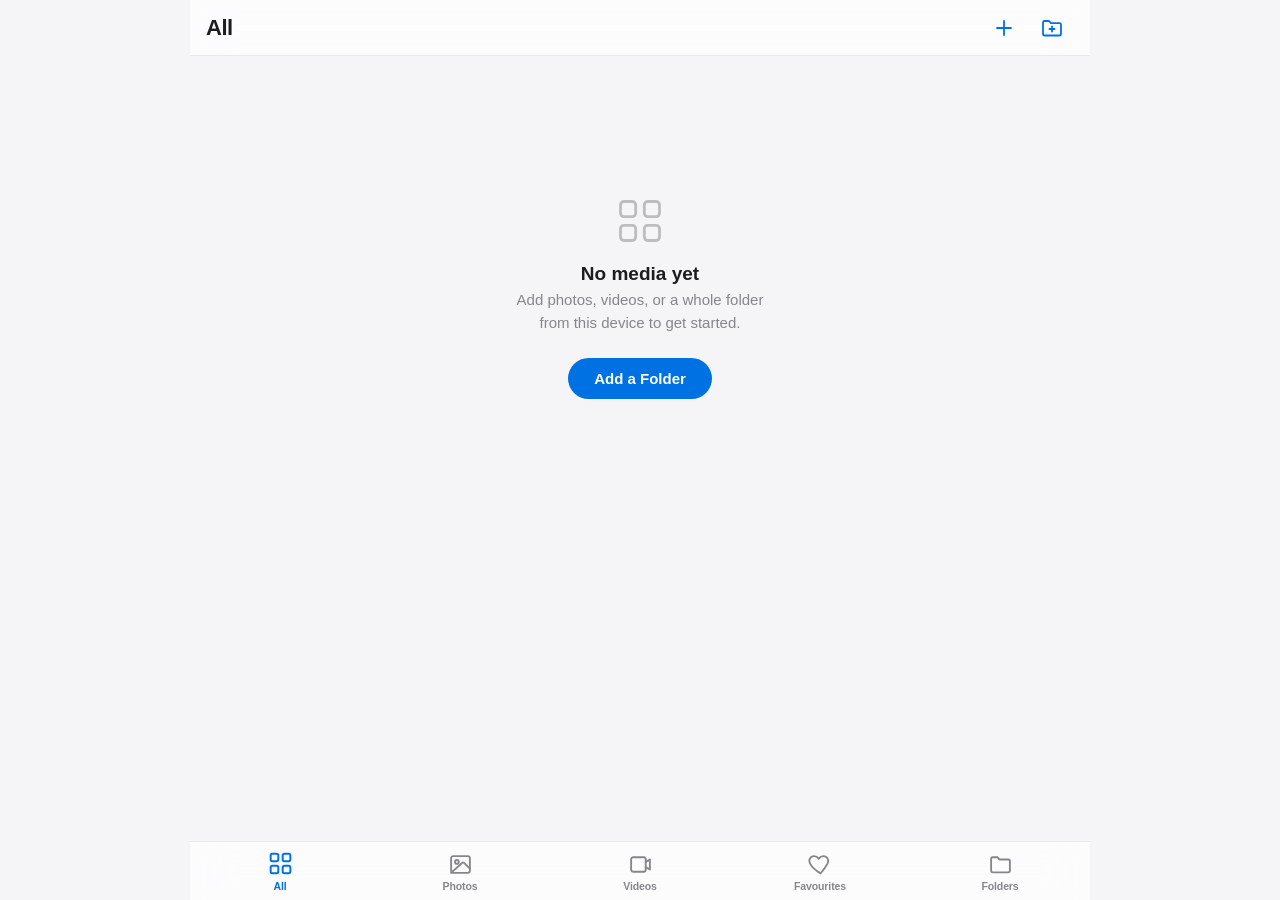
==== photo-viewer/index.html @ 4c651db0 "Add on-device HTML photo/video viewer app - Bottom tab bar with All / Photos / Videos / Favourites /" ====
<!doctype html>
<html lang="en">
<head>
<meta charset="UTF-8">
<meta name="viewport" content="width=device-width, initial-scale=1, viewport-fit=cover">
<meta name="theme-color" content="#000000">
<title>Photos</title>
<link rel="stylesheet" href="styles.css">
</head>
<body>

<!-- ============ Icon sprite (single art style used everywhere) ============ -->
<svg style="display:none" aria-hidden="true">
  <symbol id="icon-all" viewBox="0 0 24 24"><rect x="3" y="3" width="7" height="7" rx="1.6"/><rect x="14" y="3" width="7" height="7" rx="1.6"/><rect x="3" y="14" width="7" height="7" rx="1.6"/><rect x="14" y="14" width="7" height="7" rx="1.6"/></symbol>
  <symbol id="icon-photos" viewBox="0 0 24 24"><rect x="3" y="4" width="18" height="16" rx="2"/><circle cx="8.5" cy="9.5" r="1.8"/><path d="M21 16l-5.5-5.5a1.5 1.5 0 0 0-2.1 0L3 20"/></symbol>
  <symbol id="icon-videos" viewBox="0 0 24 24"><rect x="3" y="5" width="14" height="14" rx="2"/><path d="M17 9.5l4-2.3v9.6l-4-2.3"/></symbol>
  <symbol id="icon-favorites" viewBox="0 0 24 24"><path d="M12 20.5s-7.5-4.6-10-9.4C0.3 7.8 2 4 5.8 4c2.2 0 3.7 1.3 4.5 2.4C11.1 5.3 12.6 4 14.8 4 18.6 4 20.3 7.8 18.7 11.1c-2.5 4.8-6.7 9.4-6.7 9.4z"/></symbol>
  <symbol id="icon-folders" viewBox="0 0 24 24"><path d="M3 6.5a1.5 1.5 0 0 1 1.5-1.5H9l2 2.2h8.5A1.5 1.5 0 0 1 21 8.7v9.1A1.7 1.7 0 0 1 19.3 19.5H4.7A1.7 1.7 0 0 1 3 17.8z"/></symbol>
  <symbol id="icon-plus" viewBox="0 0 24 24"><path d="M12 5v14M5 12h14"/></symbol>
  <symbol id="icon-folder-plus" viewBox="0 0 24 24"><path d="M3 6.5a1.5 1.5 0 0 1 1.5-1.5H9l2 2.2h8.5A1.5 1.5 0 0 1 21 8.7v9.1A1.7 1.7 0 0 1 19.3 19.5H4.7A1.7 1.7 0 0 1 3 17.8z"/><path d="M12 10.5v5M9.5 13h5"/></symbol>
  <symbol id="icon-x" viewBox="0 0 24 24"><path d="M6 6l12 12M18 6L6 18"/></symbol>
  <symbol id="icon-chevron-left" viewBox="0 0 24 24"><path d="M15 5l-7 7 7 7"/></symbol>
  <symbol id="icon-chevron-right" viewBox="0 0 24 24"><path d="M9 5l7 7-7 7"/></symbol>
  <symbol id="icon-play" viewBox="0 0 24 24"><path d="M8 5.5v13l11-6.5z"/></symbol>
  <symbol id="icon-dots" viewBox="0 0 24 24"><circle cx="5" cy="12" r="1.6"/><circle cx="12" cy="12" r="1.6"/><circle cx="19" cy="12" r="1.6"/></symbol>
  <symbol id="icon-trash" viewBox="0 0 24 24"><path d="M4 7h16M9 7V5a1 1 0 0 1 1-1h4a1 1 0 0 1 1 1v2M6 7l1 13a1.5 1.5 0 0 0 1.5 1.4h7A1.5 1.5 0 0 0 17 20l1-13"/></symbol>
  <symbol id="icon-info" viewBox="0 0 24 24"><circle cx="12" cy="12" r="9"/><path d="M12 11v5.5"/><circle cx="12" cy="7.7" r="1"/></symbol>
</svg>

<div id="app">

  <header class="topbar">
    <h1 id="topbarTitle">Photos</h1>
    <div class="topbar-actions">
      <button class="icon-btn" id="addFilesBtn" aria-label="Add photos or videos">
        <svg class="icon"><use href="#icon-plus"/></svg>
      </button>
      <button class="icon-btn" id="addFolderBtn" aria-label="Add folder">
        <svg class="icon"><use href="#icon-folder-plus"/></svg>
      </button>
    </div>
  </header>

  <input type="file" id="fileInput" accept="image/*,video/*" multiple hidden>
  <input type="file" id="folderInput" webkitdirectory directory multiple hidden>

  <main id="content">
    <section class="view grid-view active" data-view="all" id="view-all">
      <div class="tile-grid"></div>
      <div class="empty-state" hidden></div>
    </section>

    <section class="view grid-view" data-view="photos" id="view-photos">
      <div class="tile-grid"></div>
      <div class="empty-state" hidden></div>
    </section>

    <section class="view grid-view" data-view="videos" id="view-videos">
      <div class="tile-grid"></div>
      <div class="empty-state" hidden></div>
    </section>

    <section class="view grid-view" data-view="favorites" id="view-favorites">
      <div class="tile-grid"></div>
      <div class="empty-state" hidden></div>
    </section>

    <section class="view folders-view" data-view="folders" id="view-folders">
      <div class="folder-grid"></div>
      <div class="empty-state" hidden></div>
    </section>

    <section class="view grid-view" data-view="folder-detail" id="view-folder-detail">
      <button class="back-btn" id="folderBackBtn">
        <svg class="icon"><use href="#icon-chevron-left"/></svg>
        <span>Folders</span>
      </button>
      <h2 class="folder-detail-title" id="folderDetailTitle"></h2>
      <div class="tile-grid"></div>
      <div class="empty-state" hidden></div>
    </section>
  </main>

  <nav class="tabbar">
    <button class="tab-btn active" data-tab="all">
      <svg class="icon"><use href="#icon-all"/></svg>
      <span>All</span>
    </button>
    <button class="tab-btn" data-tab="photos">
      <svg class="icon"><use href="#icon-photos"/></svg>
      <span>Photos</span>
    </button>
    <button class="tab-btn" data-tab="videos">
      <svg class="icon"><use href="#icon-videos"/></svg>
      <span>Videos</span>
    </button>
    <button class="tab-btn" data-tab="favorites">
      <svg class="icon"><use href="#icon-favorites"/></svg>
      <span>Favourites</span>
    </button>
    <button class="tab-btn" data-tab="folders">
      <svg class="icon"><use href="#icon-folders"/></svg>
      <span>Folders</span>
    </button>
  </nav>

  <!-- Lightbox -->
  <div class="lightbox" id="lightbox" hidden>
    <div class="lightbox-header">
      <button class="icon-btn light" id="lightboxClose" aria-label="Close">
        <svg class="icon"><use href="#icon-x"/></svg>
      </button>
      <span class="lightbox-counter" id="lightboxCounter"></span>
      <button class="icon-btn light" id="lightboxFav" aria-label="Toggle favourite">
        <svg class="icon"><use href="#icon-favorites"/></svg>
      </button>
    </div>
    <div class="lightbox-stage" id="lightboxStage">
      <button class="lightbox-nav prev" id="lightboxPrev" aria-label="Previous">
        <svg class="icon"><use href="#icon-chevron-left"/></svg>
      </button>
      <div class="lightbox-media" id="lightboxMedia"></div>
      <button class="lightbox-nav next" id="lightboxNext" aria-label="Next">
        <svg class="icon"><use href="#icon-chevron-right"/></svg>
      </button>
    </div>
    <div class="lightbox-footer">
      <div class="lightbox-name" id="lightboxName"></div>
      <div class="lightbox-meta" id="lightboxMeta"></div>
    </div>
  </div>

  <!-- Context menu -->
  <div class="context-menu" id="contextMenu" hidden>
    <button data-action="favorite"><svg class="icon"><use href="#icon-favorites"/></svg><span>Add to Favourites</span></button>
    <button data-action="info"><svg class="icon"><use href="#icon-info"/></svg><span>Info</span></button>
    <button data-action="remove" class="danger"><svg class="icon"><use href="#icon-trash"/></svg><span>Remove</span></button>
  </div>
  <div class="context-menu-backdrop" id="contextMenuBackdrop" hidden></div>

  <!-- Info panel -->
  <div class="info-sheet" id="infoSheet" hidden>
    <div class="info-sheet-inner">
      <div class="info-sheet-handle"></div>
      <h3 id="infoName"></h3>
      <dl id="infoList"></dl>
      <button class="btn-primary" id="infoClose">Done</button>
    </div>
  </div>
  <div class="info-sheet-backdrop" id="infoSheetBackdrop" hidden></div>

</div>

<script src="app.js"></script>
</body>
</html>
---- photo-viewer/styles.css ----
/* =========================================================================
   Photos — a single consistent art style is shared by every tab & surface:
   same font, same spacing scale, same radii, same icon set, same motion.
   ========================================================================= */

:root {
  --bg-primary: #f5f5f7;
  --bg-elevated: #ffffff;
  --bg-tile: #e8e8ed;
  --text-primary: #1d1d1f;
  --text-secondary: #86868b;
  --accent: #0071e3;
  --danger: #ff3b30;
  --favorite: #ff375f;
  --border: rgba(0, 0, 0, 0.08);
  --shadow-sm: 0 2px 10px rgba(0, 0, 0, 0.06);
  --shadow-md: 0 8px 30px rgba(0, 0, 0, 0.12);
  --blur-bg: rgba(255, 255, 255, 0.72);
  --overlay-scrim: rgba(0, 0, 0, 0.55);

  --radius-sm: 10px;
  --radius-md: 16px;
  --radius-lg: 22px;
  --radius-pill: 980px;

  --space-xs: 4px;
  --space-sm: 8px;
  --space-md: 16px;
  --space-lg: 24px;
  --space-xl: 48px;

  --ease: cubic-bezier(0.25, 0.1, 0.25, 1);
  --tabbar-h: 82px;
  --topbar-h: 56px;
}

@media (prefers-color-scheme: dark) {
  :root {
    --bg-primary: #000000;
    --bg-elevated: #1c1c1e;
    --bg-tile: #2c2c2e;
    --text-primary: #f5f5f7;
    --text-secondary: #98989d;
    --border: rgba(255, 255, 255, 0.1);
    --shadow-sm: 0 2px 10px rgba(0, 0, 0, 0.3);
    --shadow-md: 0 8px 30px rgba(0, 0, 0, 0.5);
    --blur-bg: rgba(28, 28, 30, 0.72);
    --overlay-scrim: rgba(0, 0, 0, 0.75);
  }
}

* { box-sizing: border-box; }

/* Author rules below set `display` on several of these elements (flex/grid),
   which would otherwise out-rank the UA [hidden] stylesheet rule and defeat
   toggling visibility via the `hidden` attribute. Force it to always win. */
[hidden] { display: none !important; }

html, body {
  height: 100%;
  overscroll-behavior-y: none;
}

body {
  margin: 0;
  background: var(--bg-primary);
  color: var(--text-primary);
  font-family: -apple-system, BlinkMacSystemFont, 'SF Pro Display', 'Segoe UI', Roboto, sans-serif;
  -webkit-font-smoothing: antialiased;
  overflow: hidden;
}

button {
  font: inherit;
  color: inherit;
  background: none;
  border: none;
  cursor: pointer;
  -webkit-tap-highlight-color: transparent;
}

.icon {
  width: 24px;
  height: 24px;
  fill: none;
  stroke: currentColor;
  stroke-width: 1.8;
  stroke-linecap: round;
  stroke-linejoin: round;
  display: block;
}
/* icons that read better filled */
#icon-play, #icon-dots { stroke: none; fill: currentColor; }
.icon use[href="#icon-play"], svg use[href="#icon-play"] {}

#app {
  height: 100%;
  display: flex;
  flex-direction: column;
  max-width: 900px;
  margin: 0 auto;
  position: relative;
}

/* ---------------------------- Top bar ---------------------------------- */

.topbar {
  height: var(--topbar-h);
  padding: 0 var(--space-md);
  padding-top: env(safe-area-inset-top);
  display: flex;
  align-items: center;
  justify-content: space-between;
  background: var(--blur-bg);
  backdrop-filter: blur(20px) saturate(1.6);
  -webkit-backdrop-filter: blur(20px) saturate(1.6);
  border-bottom: 1px solid var(--border);
  flex-shrink: 0;
  z-index: 20;
  position: relative;
}

.topbar h1 {
  font-size: 22px;
  font-weight: 700;
  letter-spacing: -0.02em;
  margin: 0;
}

.topbar-actions { display: flex; gap: var(--space-xs); }

.icon-btn {
  width: 40px;
  height: 40px;
  min-width: 44px;
  min-height: 44px;
  display: flex;
  align-items: center;
  justify-content: center;
  border-radius: 50%;
  transition: background 0.2s var(--ease), transform 0.15s var(--ease);
  color: var(--accent);
}
.icon-btn:active { transform: scale(0.9); background: rgba(0, 113, 227, 0.12); }

/* ---------------------------- Main content ------------------------------ */

#content {
  flex: 1;
  overflow: hidden;
  position: relative;
}

.view {
  position: absolute;
  inset: 0;
  overflow-y: auto;
  -webkit-overflow-scrolling: touch;
  padding: var(--space-md) var(--space-md) calc(var(--tabbar-h) + var(--space-lg));
  opacity: 0;
  pointer-events: none;
  transform: translateY(6px);
  transition: opacity 0.22s var(--ease), transform 0.22s var(--ease);
}
.view.active {
  opacity: 1;
  pointer-events: auto;
  transform: translateY(0);
}

/* --------------------------- Photo/video grid --------------------------- */

.tile-grid {
  display: grid;
  grid-template-columns: repeat(3, 1fr);
  gap: 3px;
}

.tile {
  position: relative;
  aspect-ratio: 1 / 1;
  border-radius: var(--radius-sm);
  overflow: hidden;
  background: var(--bg-tile);
  animation: tileIn 0.32s var(--ease) both;
}

@keyframes tileIn {
  from { opacity: 0; transform: scale(0.94); }
  to { opacity: 1; transform: scale(1); }
}

.tile img, .tile video {
  width: 100%;
  height: 100%;
  object-fit: cover;
  display: block;
  pointer-events: none;
}

.tile .video-badge {
  position: absolute;
  left: var(--space-xs);
  bottom: var(--space-xs);
  display: flex;
  align-items: center;
  gap: 3px;
  background: rgba(0, 0, 0, 0.5);
  color: #fff;
  padding: 3px 7px 3px 5px;
  border-radius: var(--radius-pill);
  font-size: 11px;
  font-weight: 600;
  backdrop-filter: blur(6px);
}
.tile .video-badge .icon { width: 12px; height: 12px; }

.tile .fav-btn {
  position: absolute;
  top: 4px;
  left: 4px;
  width: 28px;
  height: 28px;
  display: flex;
  align-items: center;
  justify-content: center;
  border-radius: 50%;
  background: rgba(0, 0, 0, 0.38);
  backdrop-filter: blur(6px);
  color: #fff;
  opacity: 0;
  transition: opacity 0.2s var(--ease), transform 0.15s var(--ease);
}
.tile .fav-btn .icon { width: 16px; height: 16px; }
.tile:hover .fav-btn, .tile.is-favorite .fav-btn { opacity: 1; }
.tile.is-favorite .fav-btn { color: var(--favorite); }
.tile.is-favorite .fav-btn .icon { fill: var(--favorite); stroke: var(--favorite); }
.tile .fav-btn:active { transform: scale(0.85); }

.tile .menu-btn {
  position: absolute;
  top: 4px;
  right: 4px;
  width: 28px;
  height: 28px;
  display: flex;
  align-items: center;
  justify-content: center;
  border-radius: 50%;
  background: rgba(0, 0, 0, 0.38);
  backdrop-filter: blur(6px);
  color: #fff;
  opacity: 0;
  transition: opacity 0.2s var(--ease), transform 0.15s var(--ease);
}
.tile .menu-btn .icon { width: 15px; height: 15px; }
.tile:hover .menu-btn, .tile.menu-open .menu-btn { opacity: 1; }
.tile .menu-btn:active { transform: scale(0.85); }

@media (hover: none) {
  .tile .fav-btn, .tile .menu-btn { opacity: 1; }
}

/* ------------------------------ Empty state ------------------------------ */

.empty-state {
  display: flex;
  flex-direction: column;
  align-items: center;
  justify-content: center;
  text-align: center;
  padding: var(--space-xl) var(--space-lg);
  min-height: 50vh;
  color: var(--text-secondary);
  animation: fadeUp 0.35s var(--ease) both;
}
@keyframes fadeUp {
  from { opacity: 0; transform: translateY(14px); }
  to { opacity: 1; transform: translateY(0); }
}
.empty-state .icon {
  width: 52px;
  height: 52px;
  stroke-width: 1.3;
  color: var(--text-secondary);
  opacity: 0.5;
  margin-bottom: var(--space-md);
}
.empty-state h3 {
  margin: 0 0 var(--space-xs);
  font-size: 19px;
  font-weight: 600;
  color: var(--text-primary);
}
.empty-state p {
  margin: 0 0 var(--space-md);
  font-size: 15px;
  max-width: 280px;
  line-height: 1.5;
}
.empty-state .btn-primary { margin-top: var(--space-sm); }

/* -------------------------------- Buttons -------------------------------- */

.btn-primary {
  background: var(--accent);
  color: #fff;
  padding: 12px 26px;
  border-radius: var(--radius-pill);
  font-weight: 600;
  font-size: 15px;
  transition: transform 0.15s var(--ease), filter 0.15s var(--ease);
}
.btn-primary:active { transform: scale(0.96); filter: brightness(1.08); }

/* -------------------------------- Tab bar --------------------------------- */

.tabbar {
  position: absolute;
  left: 0; right: 0; bottom: 0;
  display: flex;
  padding-bottom: env(safe-area-inset-bottom);
  background: var(--blur-bg);
  backdrop-filter: blur(20px) saturate(1.6);
  -webkit-backdrop-filter: blur(20px) saturate(1.6);
  border-top: 1px solid var(--border);
  z-index: 20;
}

.tab-btn {
  flex: 1;
  display: flex;
  flex-direction: column;
  align-items: center;
  justify-content: center;
  gap: 3px;
  padding: 9px 2px 8px;
  min-height: 58px;
  color: var(--text-secondary);
  transition: color 0.18s var(--ease);
}
.tab-btn .icon { width: 25px; height: 25px; transition: transform 0.18s var(--ease); }
.tab-btn span { font-size: 10.5px; font-weight: 600; letter-spacing: -0.01em; }
.tab-btn.active { color: var(--accent); }
.tab-btn.active .icon { transform: translateY(-1px) scale(1.05); }
.tab-btn:active .icon { transform: scale(0.88); }
.tab-btn[data-tab="favorites"].active { color: var(--favorite); }

/* -------------------------------- Folders --------------------------------- */

.folder-grid {
  display: grid;
  grid-template-columns: repeat(2, 1fr);
  gap: var(--space-md);
}

.folder-card {
  background: var(--bg-elevated);
  border: 1px solid var(--border);
  border-radius: var(--radius-lg);
  box-shadow: var(--shadow-sm);
  padding: var(--space-md) var(--space-sm) var(--space-md);
  display: flex;
  flex-direction: column;
  align-items: center;
  transition: transform 0.18s var(--ease), box-shadow 0.18s var(--ease);
  animation: tileIn 0.32s var(--ease) both;
}
.folder-card:active { transform: scale(0.97); box-shadow: var(--shadow-md); }

.folder-fan {
  position: relative;
  width: 100%;
  height: 108px;
  margin-bottom: var(--space-md);
}

.folder-fan .fan-card {
  position: absolute;
  top: 6px;
  left: 50%;
  width: 62px;
  height: 82px;
  border-radius: 8px;
  overflow: hidden;
  background: var(--bg-tile);
  border: 3px solid var(--bg-elevated);
  box-shadow: 0 3px 10px rgba(0, 0, 0, 0.18);
  transform-origin: bottom center;
  /* deck spread — cards fanned out like a hand of cards, position set via JS */
  transform: translateX(-50%) translateX(var(--dx, 0px)) rotate(var(--rot, 0deg));
}
.folder-fan .fan-card img,
.folder-fan .fan-card video {
  width: 100%;
  height: 100%;
  object-fit: cover;
  display: block;
}

.folder-icon-empty {
  width: 100%;
  height: 100%;
  display: flex;
  align-items: center;
  justify-content: center;
  color: var(--text-secondary);
}
.folder-icon-empty .icon { width: 44px; height: 44px; opacity: 0.4; }

.folder-name {
  font-size: 15px;
  font-weight: 600;
  text-align: center;
  max-width: 100%;
  overflow: hidden;
  text-overflow: ellipsis;
  white-space: nowrap;
}
.folder-count {
  font-size: 12.5px;
  color: var(--text-secondary);
  margin-top: 2px;
}

/* --------------------------- Folder detail view ---------------------------- */

.back-btn {
  display: flex;
  align-items: center;
  gap: 2px;
  color: var(--accent);
  font-size: 17px;
  font-weight: 400;
  padding: var(--space-xs) 0;
  margin-bottom: var(--space-xs);
}
.back-btn .icon { width: 22px; height: 22px; }
.back-btn:active { opacity: 0.6; }

.folder-detail-title {
  font-size: 26px;
  font-weight: 700;
  letter-spacing: -0.02em;
  margin: 0 0 var(--space-md);
}

/* -------------------------------- Lightbox --------------------------------- */

.lightbox {
  position: fixed;
  inset: 0;
  background: #000;
  z-index: 100;
  display: flex;
  flex-direction: column;
  animation: fadeIn 0.22s var(--ease) both;
}
@keyframes fadeIn { from { opacity: 0; } to { opacity: 1; } }

.lightbox-header {
  display: flex;
  align-items: center;
  justify-content: space-between;
  padding: env(safe-area-inset-top) var(--space-sm) var(--space-sm);
  flex-shrink: 0;
}
.icon-btn.light { color: #fff; }
.icon-btn.light.is-favorite { color: var(--favorite); }
.icon-btn.light.is-favorite .icon { fill: var(--favorite); stroke: var(--favorite); }
.lightbox-counter { color: rgba(255,255,255,0.7); font-size: 13px; font-weight: 600; }

.lightbox-stage {
  flex: 1;
  position: relative;
  display: flex;
  align-items: center;
  justify-content: center;
  overflow: hidden;
  touch-action: pan-y;
}
.lightbox-media {
  width: 100%;
  height: 100%;
  display: flex;
  align-items: center;
  justify-content: center;
  animation: mediaIn 0.24s var(--ease) both;
}
@keyframes mediaIn { from { opacity: 0; transform: scale(0.97); } to { opacity: 1; transform: scale(1); } }
.lightbox-media img, .lightbox-media video {
  max-width: 100%;
  max-height: 100%;
  object-fit: contain;
  border-radius: 4px;
}

.lightbox-nav {
  position: absolute;
  top: 50%;
  transform: translateY(-50%);
  width: 44px;
  height: 44px;
  border-radius: 50%;
  background: rgba(255, 255, 255, 0.12);
  color: #fff;
  display: flex;
  align-items: center;
  justify-content: center;
  backdrop-filter: blur(8px);
  transition: opacity 0.2s var(--ease), transform 0.15s var(--ease);
}
.lightbox-nav:active { transform: translateY(-50%) scale(0.88); }
.lightbox-nav.prev { left: var(--space-sm); }
.lightbox-nav.next { right: var(--space-sm); }
.lightbox-nav:disabled { opacity: 0; pointer-events: none; }
@media (max-width: 640px) {
  .lightbox-nav { display: none; }
}

.lightbox-footer {
  padding: var(--space-sm) var(--space-md) calc(var(--space-md) + env(safe-area-inset-bottom));
  text-align: center;
  flex-shrink: 0;
}
.lightbox-name { color: #fff; font-size: 14px; font-weight: 600; }
.lightbox-meta { color: rgba(255,255,255,0.55); font-size: 12.5px; margin-top: 2px; }

/* ------------------------------ Context menu -------------------------------- */

.context-menu-backdrop {
  position: fixed;
  inset: 0;
  z-index: 199;
  background: transparent;
}

.context-menu {
  position: fixed;
  z-index: 200;
  background: var(--blur-bg);
  backdrop-filter: blur(24px) saturate(1.8);
  -webkit-backdrop-filter: blur(24px) saturate(1.8);
  border: 1px solid var(--border);
  border-radius: var(--radius-md);
  box-shadow: var(--shadow-md);
  overflow: hidden;
  min-width: 200px;
  animation: popIn 0.16s var(--ease) both;
}
@keyframes popIn { from { opacity: 0; transform: scale(0.92) translateY(-4px); } to { opacity: 1; transform: scale(1) translateY(0); } }

.context-menu button {
  display: flex;
  align-items: center;
  gap: var(--space-sm);
  width: 100%;
  padding: 12px var(--space-md);
  font-size: 15px;
  font-weight: 500;
  text-align: left;
  border-bottom: 1px solid var(--border);
}
.context-menu button:last-child { border-bottom: none; }
.context-menu button:active { background: rgba(127,127,127,0.15); }
.context-menu button .icon { width: 18px; height: 18px; color: var(--text-secondary); }
.context-menu button.danger { color: var(--danger); }
.context-menu button.danger .icon { color: var(--danger); }
.context-menu button.is-favorite .icon { color: var(--favorite); fill: var(--favorite); stroke: var(--favorite); }

/* -------------------------------- Info sheet --------------------------------- */

.info-sheet-backdrop {
  position: fixed;
  inset: 0;
  background: var(--overlay-scrim);
  z-index: 209;
  animation: fadeIn 0.2s var(--ease) both;
}
.info-sheet {
  position: fixed;
  left: 0; right: 0; bottom: 0;
  z-index: 210;
  display: flex;
  justify-content: center;
}
.info-sheet-inner {
  width: 100%;
  max-width: 500px;
  background: var(--bg-elevated);
  border-radius: 20px 20px 0 0;
  padding: var(--space-sm) var(--space-lg) calc(var(--space-lg) + env(safe-area-inset-bottom));
  box-shadow: var(--shadow-md);
  animation: sheetUp 0.28s var(--ease) both;
}
@keyframes sheetUp { from { transform: translateY(100%); } to { transform: translateY(0); } }
.info-sheet-handle {
  width: 36px;
  height: 5px;
  border-radius: var(--radius-pill);
  background: var(--border);
  margin: var(--space-sm) auto var(--space-md);
}
.info-sheet h3 {
  margin: 0 0 var(--space-md);
  font-size: 18px;
  font-weight: 700;
  word-break: break-word;
}
.info-sheet dl {
  margin: 0 0 var(--space-lg);
  display: grid;
  grid-template-columns: auto 1fr;
  gap: var(--space-sm) var(--space-md);
}
.info-sheet dt { color: var(--text-secondary); font-size: 14px; }
.info-sheet dd { margin: 0; font-size: 14px; font-weight: 500; text-align: right; }
.info-sheet .btn-primary { width: 100%; text-align: center; }

/* -------------------------------- Scrollbars ---------------------------------- */

.view::-webkit-scrollbar { width: 0; }

/* -------------------------------- Responsive ------------------------------------ */

@media (min-width: 720px) {
  .tile-grid { gap: 4px; }
  .folder-grid { grid-template-columns: repeat(3, 1fr); }
}
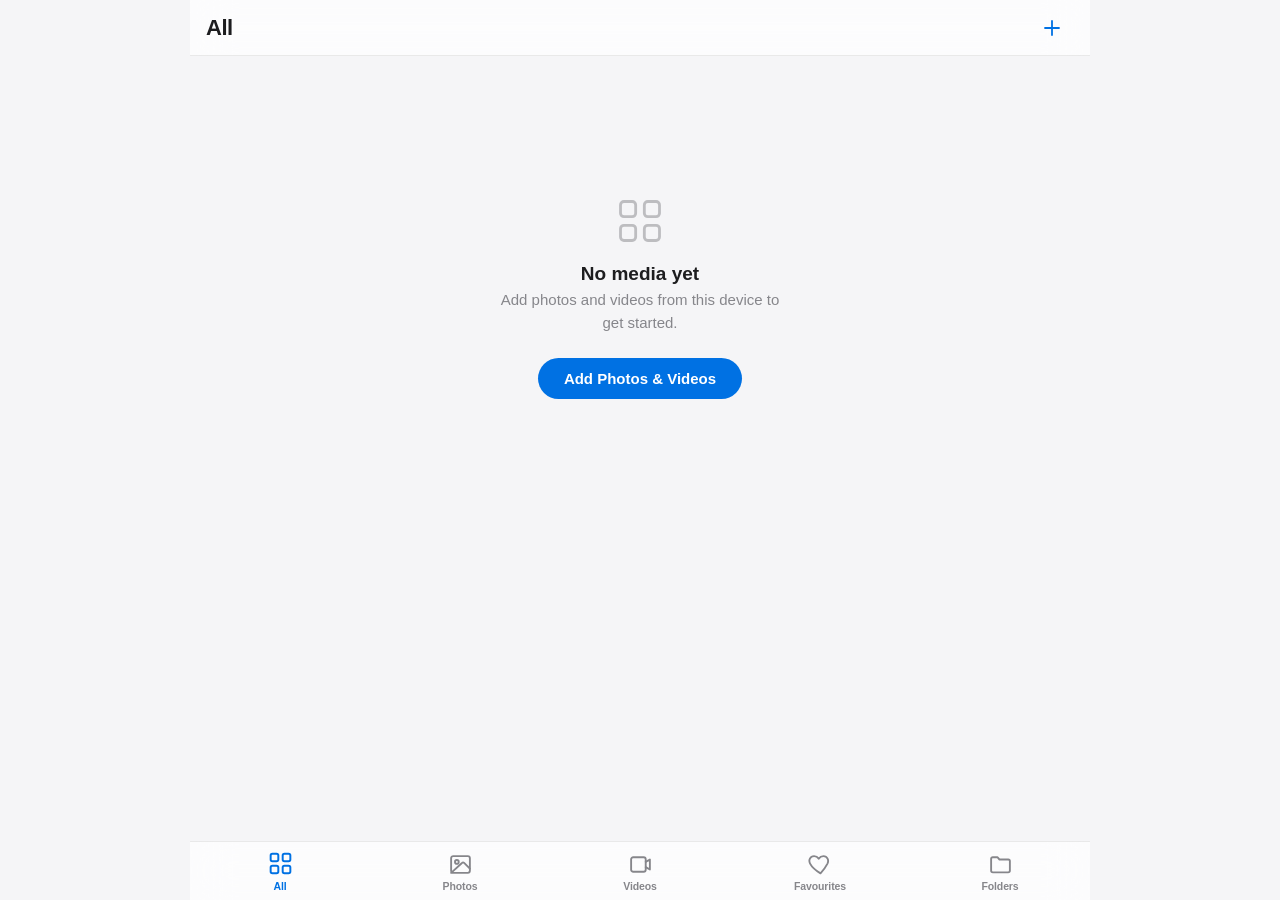
==== commit da5a7124: "In-app folder management, hardened video thumbnails, pinch-zoom lightbox Folders (breaking change to" ====
--- a/photo-viewer/index.html
+++ b/photo-viewer/index.html
@@ -25,6 +25,8 @@
   <symbol id="icon-dots" viewBox="0 0 24 24"><circle cx="5" cy="12" r="1.6"/><circle cx="12" cy="12" r="1.6"/><circle cx="19" cy="12" r="1.6"/></symbol>
   <symbol id="icon-trash" viewBox="0 0 24 24"><path d="M4 7h16M9 7V5a1 1 0 0 1 1-1h4a1 1 0 0 1 1 1v2M6 7l1 13a1.5 1.5 0 0 0 1.5 1.4h7A1.5 1.5 0 0 0 17 20l1-13"/></symbol>
   <symbol id="icon-info" viewBox="0 0 24 24"><circle cx="12" cy="12" r="9"/><path d="M12 11v5.5"/><circle cx="12" cy="7.7" r="1"/></symbol>
+  <symbol id="icon-check" viewBox="0 0 24 24"><path d="M5 12.5l4.5 4.5L19 7"/></symbol>
+  <symbol id="icon-pencil" viewBox="0 0 24 24"><path d="M4 20l1-4.2L15.8 5 19 8.2 8.2 19 4 20z"/><path d="M13.5 6.5l4 4"/></symbol>
 </svg>
 
 <div id="app">
@@ -32,17 +34,16 @@
   <header class="topbar">
     <h1 id="topbarTitle">Photos</h1>
     <div class="topbar-actions">
+      <button class="icon-btn" id="newFolderBtn" aria-label="New folder">
+        <svg class="icon"><use href="#icon-folder-plus"/></svg>
+      </button>
       <button class="icon-btn" id="addFilesBtn" aria-label="Add photos or videos">
         <svg class="icon"><use href="#icon-plus"/></svg>
-      </button>
-      <button class="icon-btn" id="addFolderBtn" aria-label="Add folder">
-        <svg class="icon"><use href="#icon-folder-plus"/></svg>
       </button>
     </div>
   </header>
 
   <input type="file" id="fileInput" accept="image/*,video/*" multiple hidden>
-  <input type="file" id="folderInput" webkitdirectory directory multiple hidden>
 
   <main id="content">
     <section class="view grid-view active" data-view="all" id="view-all">
@@ -130,13 +131,21 @@
     </div>
   </div>
 
-  <!-- Context menu -->
+  <!-- Per-item context menu -->
   <div class="context-menu" id="contextMenu" hidden>
     <button data-action="favorite"><svg class="icon"><use href="#icon-favorites"/></svg><span>Add to Favourites</span></button>
+    <button data-action="move"><svg class="icon"><use href="#icon-folders"/></svg><span>Move to Folder</span></button>
     <button data-action="info"><svg class="icon"><use href="#icon-info"/></svg><span>Info</span></button>
     <button data-action="remove" class="danger"><svg class="icon"><use href="#icon-trash"/></svg><span>Remove</span></button>
   </div>
   <div class="context-menu-backdrop" id="contextMenuBackdrop" hidden></div>
+
+  <!-- Per-folder context menu -->
+  <div class="context-menu" id="folderContextMenu" hidden>
+    <button data-action="rename"><svg class="icon"><use href="#icon-pencil"/></svg><span>Rename</span></button>
+    <button data-action="delete" class="danger"><svg class="icon"><use href="#icon-trash"/></svg><span>Delete Folder</span></button>
+  </div>
+  <div class="context-menu-backdrop" id="folderContextMenuBackdrop" hidden></div>
 
   <!-- Info panel -->
   <div class="info-sheet" id="infoSheet" hidden>
@@ -149,6 +158,30 @@
   </div>
   <div class="info-sheet-backdrop" id="infoSheetBackdrop" hidden></div>
 
+  <!-- New Folder / Rename Folder sheet -->
+  <div class="info-sheet" id="folderNameSheet" hidden>
+    <div class="info-sheet-inner">
+      <div class="info-sheet-handle"></div>
+      <h3 id="folderNameTitle">New Folder</h3>
+      <input type="text" class="text-input" id="folderNameInput" placeholder="Folder name" maxlength="60" autocomplete="off">
+      <div class="sheet-actions">
+        <button class="btn-secondary" id="folderNameCancel">Cancel</button>
+        <button class="btn-primary" id="folderNameCreate">Create</button>
+      </div>
+    </div>
+  </div>
+  <div class="info-sheet-backdrop" id="folderNameBackdrop" hidden></div>
+
+  <!-- Move to Folder sheet -->
+  <div class="info-sheet" id="moveSheet" hidden>
+    <div class="info-sheet-inner">
+      <div class="info-sheet-handle"></div>
+      <h3>Move to Folder</h3>
+      <div class="move-folder-list" id="moveFolderList"></div>
+    </div>
+  </div>
+  <div class="info-sheet-backdrop" id="moveSheetBackdrop" hidden></div>
+
 </div>
 
 <script src="app.js"></script>
--- a/photo-viewer/styles.css
+++ b/photo-viewer/styles.css
@@ -142,6 +142,7 @@
   color: var(--accent);
 }
 .icon-btn:active { transform: scale(0.9); background: rgba(0, 113, 227, 0.12); }
+.icon-btn.hidden-btn { display: none; }
 
 /* ---------------------------- Main content ------------------------------ */
 
@@ -190,13 +191,35 @@
   to { opacity: 1; transform: scale(1); }
 }
 
-.tile img, .tile video {
+.tile img {
   width: 100%;
   height: 100%;
   object-fit: cover;
   display: block;
   pointer-events: none;
 }
+
+/* Thumbnails fade in once their lazily-generated preview lands, rather than
+   popping in — and sit on the --bg-tile placeholder color until then. */
+.tile-thumb {
+  opacity: 0;
+  transition: opacity 0.25s var(--ease);
+}
+.tile-thumb.loaded { opacity: 1; }
+
+/* Shown in the rare case a still frame genuinely can't be captured (corrupt
+   or unsupported file) instead of leaving a tile blank forever. */
+.thumb-fallback {
+  width: 100%;
+  height: 100%;
+  display: flex;
+  align-items: center;
+  justify-content: center;
+  background: var(--bg-tile);
+  color: var(--text-secondary);
+  animation: fadeUp 0.3s var(--ease) both;
+}
+.thumb-fallback .icon { width: 34%; height: 34%; opacity: 0.4; }
 
 .tile .video-badge {
   position: absolute;
@@ -355,6 +378,7 @@
 }
 
 .folder-card {
+  position: relative;
   background: var(--bg-elevated);
   border: 1px solid var(--border);
   border-radius: var(--radius-lg);
@@ -367,6 +391,22 @@
   animation: tileIn 0.32s var(--ease) both;
 }
 .folder-card:active { transform: scale(0.97); box-shadow: var(--shadow-md); }
+
+.folder-menu-btn {
+  position: absolute;
+  top: 10px;
+  right: 10px;
+  width: 30px;
+  height: 30px;
+  display: flex;
+  align-items: center;
+  justify-content: center;
+  border-radius: 50%;
+  color: var(--text-secondary);
+  transition: background 0.15s var(--ease), transform 0.15s var(--ease);
+}
+.folder-menu-btn:active { transform: scale(0.85); background: rgba(127, 127, 127, 0.15); }
+.folder-menu-btn .icon { width: 16px; height: 16px; }
 
 .folder-fan {
   position: relative;
@@ -390,8 +430,7 @@
   /* deck spread — cards fanned out like a hand of cards, position set via JS */
   transform: translateX(-50%) translateX(var(--dx, 0px)) rotate(var(--rot, 0deg));
 }
-.folder-fan .fan-card img,
-.folder-fan .fan-card video {
+.folder-fan .fan-card img {
   width: 100%;
   height: 100%;
   object-fit: cover;
@@ -464,6 +503,7 @@
   justify-content: space-between;
   padding: env(safe-area-inset-top) var(--space-sm) var(--space-sm);
   flex-shrink: 0;
+  transition: opacity 0.16s var(--ease);
 }
 .icon-btn.light { color: #fff; }
 .icon-btn.light.is-favorite { color: var(--favorite); }
@@ -493,6 +533,25 @@
   max-height: 100%;
   object-fit: contain;
   border-radius: 4px;
+}
+
+/* Pinch-to-zoom / pan target — see the pointer-driven zoom controller in
+   app.js. transform is written imperatively as translate3d(...) scale(...);
+   this just establishes the baseline and lets the controller add a
+   transition only when it wants an animated settle. */
+.lightbox-media img.zoomable {
+  touch-action: none;
+  cursor: zoom-in;
+  transform-origin: center center;
+}
+.lightbox-media img.zoomable.is-zoomed { cursor: grab; }
+
+/* "the interface instantly melts away" — chrome fades out while zoomed */
+.lightbox.zoomed .lightbox-header,
+.lightbox.zoomed .lightbox-footer,
+.lightbox.zoomed .lightbox-nav {
+  opacity: 0;
+  pointer-events: none;
 }
 
 .lightbox-nav {
@@ -522,6 +581,7 @@
   padding: var(--space-sm) var(--space-md) calc(var(--space-md) + env(safe-area-inset-bottom));
   text-align: center;
   flex-shrink: 0;
+  transition: opacity 0.16s var(--ease);
 }
 .lightbox-name { color: #fff; font-size: 14px; font-weight: 600; }
 .lightbox-meta { color: rgba(255,255,255,0.55); font-size: 12.5px; margin-top: 2px; }
@@ -617,6 +677,71 @@
 .info-sheet dd { margin: 0; font-size: 14px; font-weight: 500; text-align: right; }
 .info-sheet .btn-primary { width: 100%; text-align: center; }
 
+/* -------------------------------- Form controls -------------------------------- */
+
+.text-input {
+  width: 100%;
+  padding: 12px 14px;
+  border-radius: var(--radius-md);
+  border: 1px solid var(--border);
+  background: var(--bg-primary);
+  color: var(--text-primary);
+  font: inherit;
+  font-size: 16px;
+  margin: 0 0 var(--space-lg);
+  outline: none;
+  transition: border-color 0.15s var(--ease), box-shadow 0.15s var(--ease);
+}
+.text-input:focus {
+  border-color: var(--accent);
+  box-shadow: 0 0 0 3px rgba(0, 113, 227, 0.18);
+}
+
+.btn-secondary {
+  background: var(--bg-tile);
+  color: var(--text-primary);
+  padding: 12px 24px;
+  border-radius: var(--radius-pill);
+  font-weight: 600;
+  font-size: 15px;
+  transition: transform 0.15s var(--ease), filter 0.15s var(--ease);
+}
+.btn-secondary:active { transform: scale(0.96); filter: brightness(0.95); }
+
+.sheet-actions { display: flex; gap: var(--space-sm); }
+.sheet-actions .btn-primary,
+.sheet-actions .btn-secondary { flex: 1; text-align: center; }
+
+/* --------------------------------- Move-to-folder list --------------------------------- */
+
+.move-folder-list {
+  max-height: 50vh;
+  overflow-y: auto;
+  margin: 0 0 var(--space-sm);
+  display: flex;
+  flex-direction: column;
+  gap: 2px;
+  padding-bottom: env(safe-area-inset-bottom);
+}
+.move-row {
+  display: flex;
+  align-items: center;
+  gap: var(--space-sm);
+  width: 100%;
+  padding: 12px var(--space-sm);
+  border-radius: var(--radius-sm);
+  font-size: 15px;
+  font-weight: 500;
+  text-align: left;
+}
+.move-row:active { background: rgba(127, 127, 127, 0.15); }
+.move-row .icon { width: 19px; height: 19px; color: var(--text-secondary); flex-shrink: 0; }
+.move-row span { flex: 1; overflow: hidden; text-overflow: ellipsis; white-space: nowrap; }
+.move-row .check { color: var(--accent); flex-shrink: 0; width: 18px; height: 18px; }
+.move-row.danger { color: var(--danger); }
+.move-row.danger .icon { color: var(--danger); }
+.move-row.new-row .icon { color: var(--accent); }
+
 /* -------------------------------- Scrollbars ---------------------------------- */
 
 .view::-webkit-scrollbar { width: 0; }
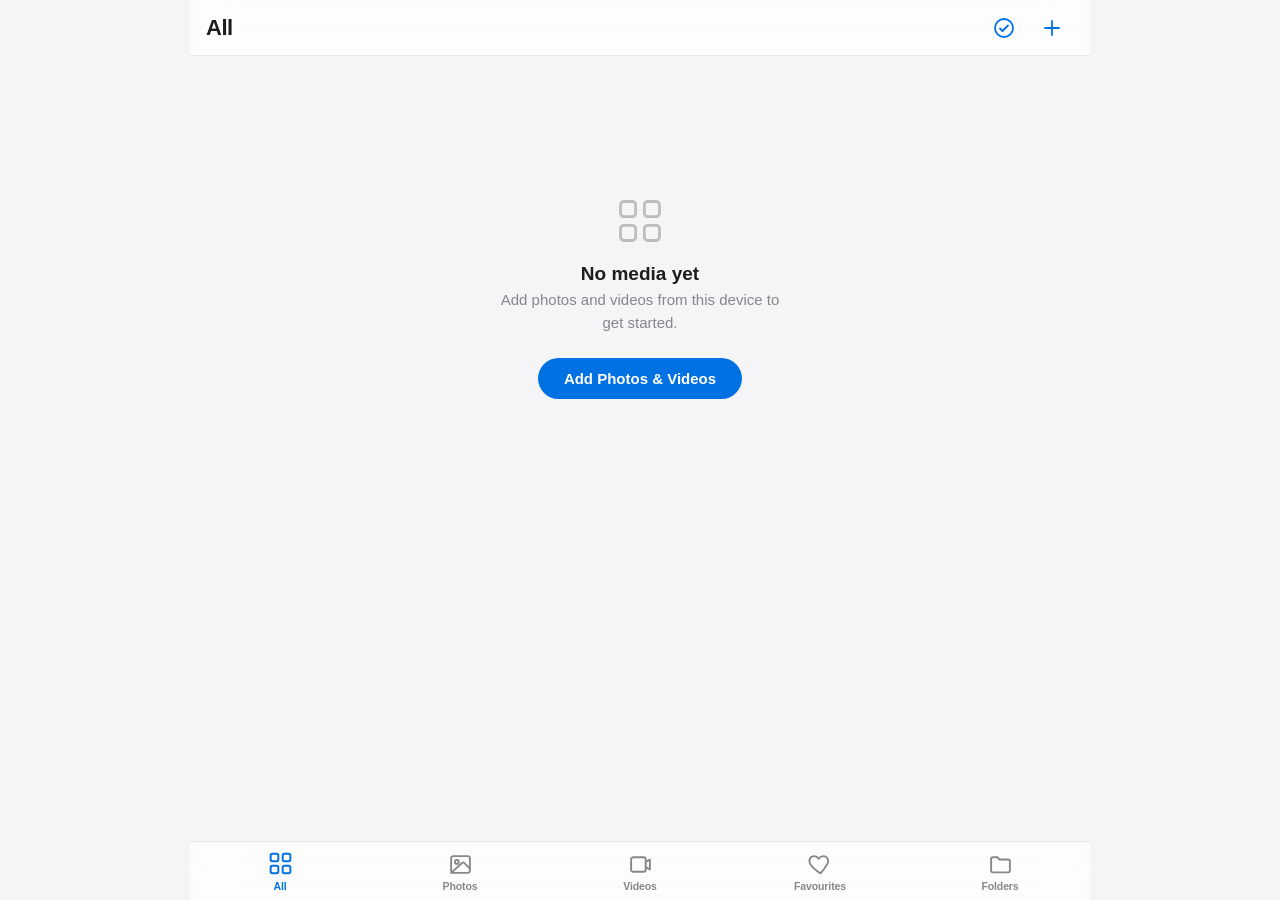
==== commit 67433c3b: "Add select mode for mass-organizing; verify session persistence Select mode: - New select-circle but" ====
--- a/photo-viewer/index.html
+++ b/photo-viewer/index.html
@@ -27,6 +27,7 @@
   <symbol id="icon-info" viewBox="0 0 24 24"><circle cx="12" cy="12" r="9"/><path d="M12 11v5.5"/><circle cx="12" cy="7.7" r="1"/></symbol>
   <symbol id="icon-check" viewBox="0 0 24 24"><path d="M5 12.5l4.5 4.5L19 7"/></symbol>
   <symbol id="icon-pencil" viewBox="0 0 24 24"><path d="M4 20l1-4.2L15.8 5 19 8.2 8.2 19 4 20z"/><path d="M13.5 6.5l4 4"/></symbol>
+  <symbol id="icon-select" viewBox="0 0 24 24"><circle cx="12" cy="12" r="9"/><path d="M8 12.5l2.5 2.5L16 9.5"/></symbol>
 </svg>
 
 <div id="app">
@@ -34,8 +35,13 @@
   <header class="topbar">
     <h1 id="topbarTitle">Photos</h1>
     <div class="topbar-actions">
+      <button class="text-btn hidden-btn" id="selectAllBtn">Select All</button>
+      <button class="text-btn hidden-btn" id="cancelSelectBtn">Cancel</button>
       <button class="icon-btn" id="newFolderBtn" aria-label="New folder">
         <svg class="icon"><use href="#icon-folder-plus"/></svg>
+      </button>
+      <button class="icon-btn" id="selectModeBtn" aria-label="Select items">
+        <svg class="icon"><use href="#icon-select"/></svg>
       </button>
       <button class="icon-btn" id="addFilesBtn" aria-label="Add photos or videos">
         <svg class="icon"><use href="#icon-plus"/></svg>
@@ -82,7 +88,7 @@
     </section>
   </main>
 
-  <nav class="tabbar">
+  <nav class="tabbar" id="mainTabbar">
     <button class="tab-btn active" data-tab="all">
       <svg class="icon"><use href="#icon-all"/></svg>
       <span>All</span>
@@ -102,6 +108,22 @@
     <button class="tab-btn" data-tab="folders">
       <svg class="icon"><use href="#icon-folders"/></svg>
       <span>Folders</span>
+    </button>
+  </nav>
+
+  <!-- Selection action bar — replaces the tab bar while Select mode is on -->
+  <nav class="tabbar" id="selectActionBar" hidden>
+    <button class="tab-btn" id="selectFavBtn" disabled>
+      <svg class="icon"><use href="#icon-favorites"/></svg>
+      <span>Favourite</span>
+    </button>
+    <button class="tab-btn" id="selectMoveBtn" disabled>
+      <svg class="icon"><use href="#icon-folders"/></svg>
+      <span>Move</span>
+    </button>
+    <button class="tab-btn danger-tab" id="selectRemoveBtn" disabled>
+      <svg class="icon"><use href="#icon-trash"/></svg>
+      <span>Remove</span>
     </button>
   </nav>
 
--- a/photo-viewer/styles.css
+++ b/photo-viewer/styles.css
@@ -144,6 +144,19 @@
 .icon-btn:active { transform: scale(0.9); background: rgba(0, 113, 227, 0.12); }
 .icon-btn.hidden-btn { display: none; }
 
+.text-btn {
+  color: var(--accent);
+  font-size: 15px;
+  font-weight: 600;
+  padding: 8px 6px;
+  min-height: 44px;
+  display: flex;
+  align-items: center;
+  white-space: nowrap;
+}
+.text-btn:active { opacity: 0.6; }
+.text-btn.hidden-btn { display: none; }
+
 /* ---------------------------- Main content ------------------------------ */
 
 #content {
@@ -284,6 +297,44 @@
   .tile .fav-btn, .tile .menu-btn { opacity: 1; }
 }
 
+/* ------------------------------- Select mode ------------------------------ */
+
+.select-indicator {
+  display: none;
+  position: absolute;
+  top: 6px;
+  right: 6px;
+  width: 24px;
+  height: 24px;
+  border-radius: 50%;
+  border: 2px solid rgba(255, 255, 255, 0.85);
+  background: rgba(0, 0, 0, 0.25);
+  align-items: center;
+  justify-content: center;
+  color: transparent;
+  transition: background 0.15s var(--ease), border-color 0.15s var(--ease), transform 0.12s var(--ease);
+}
+.select-indicator .icon { width: 15px; height: 15px; stroke-width: 3; }
+.tile.selected .select-indicator {
+  background: var(--accent);
+  border-color: var(--accent);
+  color: #fff;
+  transform: scale(1.05);
+}
+
+body.select-mode .tile .fav-btn,
+body.select-mode .tile .menu-btn { display: none; }
+body.select-mode .tile .select-indicator { display: flex; }
+
+.tile.selected { box-shadow: inset 0 0 0 3px var(--accent); }
+.tile.selected::after {
+  content: '';
+  position: absolute;
+  inset: 0;
+  background: rgba(0, 113, 227, 0.18);
+  pointer-events: none;
+}
+
 /* ------------------------------ Empty state ------------------------------ */
 
 .empty-state {
@@ -368,6 +419,12 @@
 .tab-btn.active .icon { transform: translateY(-1px) scale(1.05); }
 .tab-btn:active .icon { transform: scale(0.88); }
 .tab-btn[data-tab="favorites"].active { color: var(--favorite); }
+
+/* Selection action bar reuses .tab-btn styling for its 3 buttons */
+.tab-btn:disabled { opacity: 0.35; pointer-events: none; }
+.tab-btn.danger-tab { color: var(--danger); }
+.tab-btn.is-favorite { color: var(--favorite); }
+.tab-btn.is-favorite .icon { fill: var(--favorite); stroke: var(--favorite); }
 
 /* -------------------------------- Folders --------------------------------- */
 
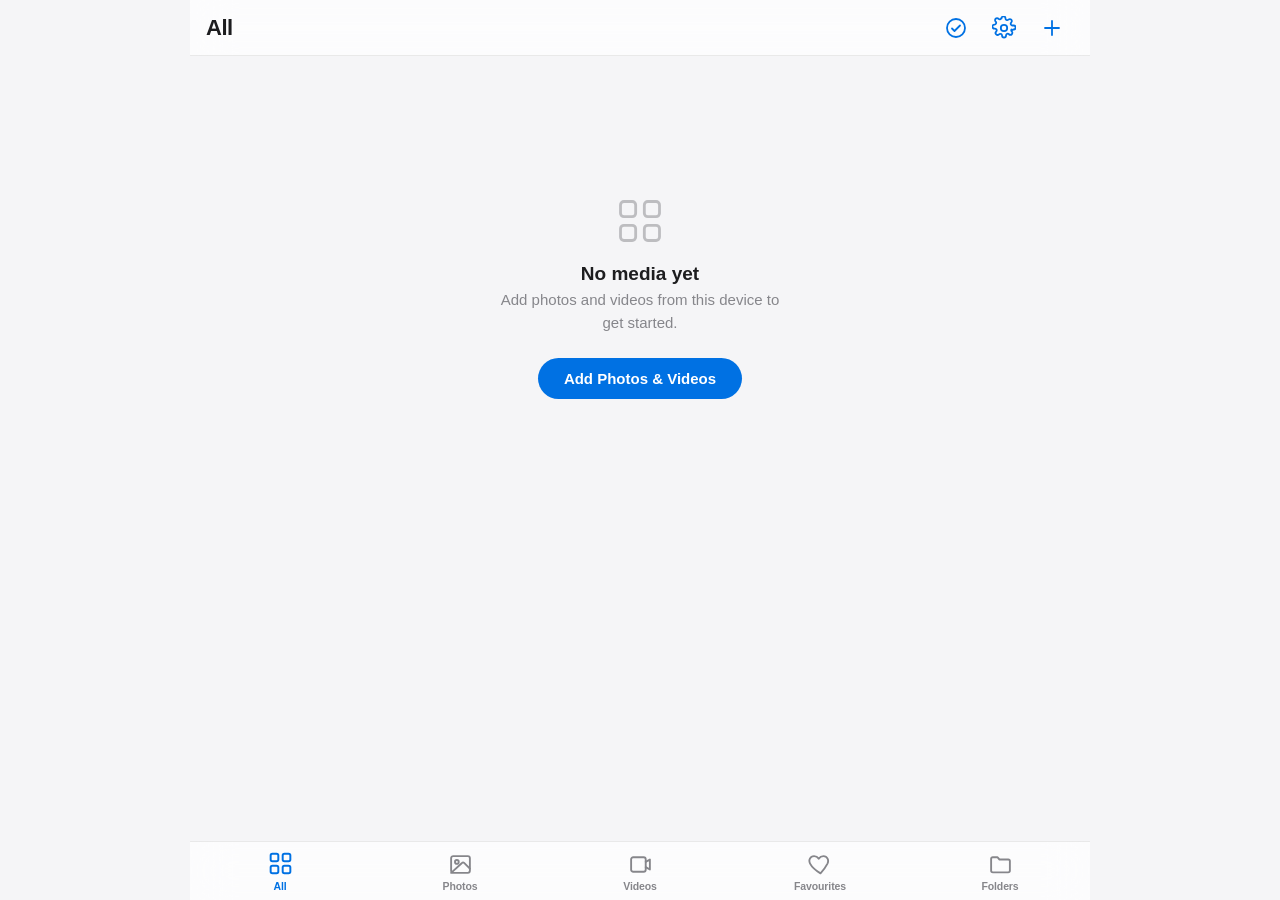
==== commit c02c105c: "Port genuine feature gaps from a reference implementation The user shared a much more feature-rich a" ====
--- a/photo-viewer/index.html
+++ b/photo-viewer/index.html
@@ -28,6 +28,10 @@
   <symbol id="icon-check" viewBox="0 0 24 24"><path d="M5 12.5l4.5 4.5L19 7"/></symbol>
   <symbol id="icon-pencil" viewBox="0 0 24 24"><path d="M4 20l1-4.2L15.8 5 19 8.2 8.2 19 4 20z"/><path d="M13.5 6.5l4 4"/></symbol>
   <symbol id="icon-select" viewBox="0 0 24 24"><circle cx="12" cy="12" r="9"/><path d="M8 12.5l2.5 2.5L16 9.5"/></symbol>
+  <symbol id="icon-settings" viewBox="0 0 24 24"><circle cx="12" cy="12" r="3.2"/><path d="M19.4 13.5a1.7 1.7 0 0 0 .34 1.87l.06.06a2 2 0 1 1-2.83 2.83l-.06-.06a1.7 1.7 0 0 0-1.87-.34 1.7 1.7 0 0 0-1 1.55V19.6a2 2 0 1 1-4 0v-.09a1.7 1.7 0 0 0-1.1-1.55 1.7 1.7 0 0 0-1.87.34l-.06.06a2 2 0 1 1-2.83-2.83l.06-.06a1.7 1.7 0 0 0 .34-1.87 1.7 1.7 0 0 0-1.55-1H2.4a2 2 0 1 1 0-4h.09a1.7 1.7 0 0 0 1.55-1.1 1.7 1.7 0 0 0-.34-1.87l-.06-.06a2 2 0 1 1 2.83-2.83l.06.06a1.7 1.7 0 0 0 1.87.34H8.5a1.7 1.7 0 0 0 1-1.55V2.4a2 2 0 1 1 4 0v.09a1.7 1.7 0 0 0 1 1.55 1.7 1.7 0 0 0 1.87-.34l.06-.06a2 2 0 1 1 2.83 2.83l-.06.06a1.7 1.7 0 0 0-.34 1.87V8.5a1.7 1.7 0 0 0 1.55 1H21.6a2 2 0 1 1 0 4h-.09a1.7 1.7 0 0 0-1.55 1z"/></symbol>
+  <symbol id="icon-expand" viewBox="0 0 24 24"><path d="M9 4H4v5M15 4h5v5M9 20H4v-5M15 20h5v-5"/></symbol>
+  <symbol id="icon-collapse" viewBox="0 0 24 24"><path d="M4 9h5V4M20 9h-5V4M4 15h5v5M20 15h-5v5"/></symbol>
+  <symbol id="icon-copy" viewBox="0 0 24 24"><rect x="8" y="8" width="12" height="12" rx="2"/><path d="M16 8V6a2 2 0 0 0-2-2H6a2 2 0 0 0-2 2v8a2 2 0 0 0 2 2h2"/></symbol>
 </svg>
 
 <div id="app">
@@ -43,13 +47,49 @@
       <button class="icon-btn" id="selectModeBtn" aria-label="Select items">
         <svg class="icon"><use href="#icon-select"/></svg>
       </button>
+      <div class="settings-wrap">
+        <button class="icon-btn" id="settingsBtn" aria-label="Settings">
+          <svg class="icon"><use href="#icon-settings"/></svg>
+        </button>
+        <div class="settings-panel" id="settingsPanel" hidden>
+          <div class="settings-title">Display</div>
+          <div class="segmented" id="gridSizeGroup">
+            <button class="segmented-btn" data-grid="4">Small</button>
+            <button class="segmented-btn active" data-grid="3">Medium</button>
+            <button class="segmented-btn" data-grid="2">Large</button>
+          </div>
+          <div class="settings-title">Preferences</div>
+          <label class="settings-row">
+            <span>Sort by Date Taken</span>
+            <span class="toggle"><input type="checkbox" id="prefExifToggle" checked><span class="toggle-track"></span><span class="toggle-knob"></span></span>
+          </label>
+          <label class="settings-row">
+            <span>Mark Duplicates</span>
+            <span class="toggle"><input type="checkbox" id="prefDupesToggle" checked><span class="toggle-track"></span><span class="toggle-knob"></span></span>
+          </label>
+          <div class="settings-title">Backup</div>
+          <button class="settings-action" id="exportBackupBtn">
+            <svg class="icon"><use href="#icon-copy"/></svg><span>Export Backup</span>
+          </button>
+          <button class="settings-action" id="importBackupBtn">
+            <svg class="icon"><use href="#icon-folder-plus"/></svg><span>Import Backup</span>
+          </button>
+          <p class="settings-hint">Backs up favourites and folders (not the photos/videos themselves) to a file you can re-import here, or on another device.</p>
+        </div>
+      </div>
       <button class="icon-btn" id="addFilesBtn" aria-label="Add photos or videos">
         <svg class="icon"><use href="#icon-plus"/></svg>
       </button>
     </div>
   </header>
 
+  <div class="status-bar" id="statusBar" hidden>
+    <span class="status-text" id="statusText"></span>
+    <span class="status-badge" id="statusBadge"></span>
+  </div>
+
   <input type="file" id="fileInput" accept="image/*,video/*" multiple hidden>
+  <input type="file" id="backupImport" accept=".json" hidden>
 
   <main id="content">
     <section class="view grid-view active" data-view="all" id="view-all">
@@ -134,9 +174,14 @@
         <svg class="icon"><use href="#icon-x"/></svg>
       </button>
       <span class="lightbox-counter" id="lightboxCounter"></span>
-      <button class="icon-btn light" id="lightboxFav" aria-label="Toggle favourite">
-        <svg class="icon"><use href="#icon-favorites"/></svg>
-      </button>
+      <div class="lightbox-header-actions">
+        <button class="icon-btn light" id="lightboxFullscreen" aria-label="Toggle fullscreen">
+          <svg class="icon"><use href="#icon-expand"/></svg>
+        </button>
+        <button class="icon-btn light" id="lightboxFav" aria-label="Toggle favourite">
+          <svg class="icon"><use href="#icon-favorites"/></svg>
+        </button>
+      </div>
     </div>
     <div class="lightbox-stage" id="lightboxStage">
       <button class="lightbox-nav prev" id="lightboxPrev" aria-label="Previous">
@@ -145,6 +190,10 @@
       <div class="lightbox-media" id="lightboxMedia"></div>
       <button class="lightbox-nav next" id="lightboxNext" aria-label="Next">
         <svg class="icon"><use href="#icon-chevron-right"/></svg>
+      </button>
+      <div class="zoom-hud" id="zoomHud">100%</div>
+      <button class="cinema-exit" id="cinemaExit" hidden>
+        <svg class="icon"><use href="#icon-collapse"/></svg><span>Exit Fullscreen</span>
       </button>
     </div>
     <div class="lightbox-footer">
@@ -204,6 +253,11 @@
   </div>
   <div class="info-sheet-backdrop" id="moveSheetBackdrop" hidden></div>
 
+  <div class="toast" id="toast" hidden>
+    <span class="toast-text" id="toastText"></span>
+    <button class="toast-action" id="toastAction" hidden></button>
+  </div>
+
 </div>
 
 <script src="app.js"></script>
--- a/photo-viewer/styles.css
+++ b/photo-viewer/styles.css
@@ -157,6 +157,146 @@
 .text-btn:active { opacity: 0.6; }
 .text-btn.hidden-btn { display: none; }
 
+/* --------------------------- Status bar ---------------------------------- */
+
+.status-bar {
+  display: flex;
+  align-items: center;
+  gap: var(--space-sm);
+  margin: var(--space-sm) var(--space-md) 0;
+  padding: 9px 13px;
+  background: var(--bg-elevated);
+  border: 1px solid var(--border);
+  border-radius: var(--radius-md);
+  font-size: 13px;
+  color: var(--text-secondary);
+  flex-shrink: 0;
+}
+.status-text { flex: 1; }
+.status-badge {
+  font-family: ui-monospace, 'SF Mono', Menlo, Consolas, monospace;
+  font-size: 11px;
+  font-weight: 600;
+  padding: 3px 8px;
+  background: var(--bg-tile);
+  border-radius: var(--radius-pill);
+  color: var(--text-secondary);
+  white-space: nowrap;
+}
+
+/* ---------------------------- Settings panel ------------------------------ */
+
+.settings-wrap { position: relative; }
+
+.settings-panel {
+  position: absolute;
+  right: 0;
+  top: calc(100% + 6px);
+  width: 260px;
+  max-height: 72vh;
+  overflow-y: auto;
+  background: var(--blur-bg);
+  backdrop-filter: blur(24px) saturate(1.8);
+  -webkit-backdrop-filter: blur(24px) saturate(1.8);
+  border: 1px solid var(--border);
+  border-radius: var(--radius-md);
+  box-shadow: var(--shadow-md);
+  padding: 8px;
+  z-index: 210;
+  animation: popIn 0.16s var(--ease) both;
+}
+
+.settings-title {
+  font-size: 10.5px;
+  font-weight: 700;
+  letter-spacing: 0.06em;
+  text-transform: uppercase;
+  color: var(--text-secondary);
+  padding: 10px 8px 6px;
+}
+.settings-title:first-child { padding-top: 4px; }
+
+.segmented {
+  display: flex;
+  gap: 3px;
+  padding: 0 4px 6px;
+}
+.segmented-btn {
+  flex: 1;
+  padding: 7px 4px;
+  border-radius: 8px;
+  border: 1px solid var(--border);
+  background: var(--bg-tile);
+  color: var(--text-secondary);
+  font-size: 12px;
+  font-weight: 500;
+  text-align: center;
+  transition: background 0.12s var(--ease), color 0.12s var(--ease), border-color 0.12s var(--ease);
+}
+.segmented-btn.active {
+  background: rgba(0, 113, 227, 0.16);
+  border-color: var(--accent);
+  color: var(--accent);
+  font-weight: 700;
+}
+
+.settings-row {
+  display: flex;
+  align-items: center;
+  justify-content: space-between;
+  gap: var(--space-sm);
+  padding: 9px 8px;
+  border-radius: var(--radius-sm);
+  font-size: 13.5px;
+}
+.settings-row:active { background: rgba(127, 127, 127, 0.1); }
+
+.toggle { position: relative; width: 40px; height: 24px; flex-shrink: 0; }
+.toggle input { position: absolute; opacity: 0; width: 0; height: 0; }
+.toggle-track {
+  position: absolute;
+  inset: 0;
+  background: var(--bg-tile);
+  border: 1px solid var(--border);
+  border-radius: var(--radius-pill);
+  transition: background 0.18s var(--ease), border-color 0.18s var(--ease);
+}
+.toggle-knob {
+  position: absolute;
+  top: 3px;
+  left: 3px;
+  width: 16px;
+  height: 16px;
+  border-radius: 50%;
+  background: #fff;
+  box-shadow: 0 1px 3px rgba(0, 0, 0, 0.3);
+  transition: transform 0.18s var(--ease);
+}
+.toggle input:checked ~ .toggle-track { background: var(--accent); border-color: var(--accent); }
+.toggle input:checked ~ .toggle-knob { transform: translateX(16px); }
+
+.settings-action {
+  display: flex;
+  align-items: center;
+  gap: var(--space-sm);
+  width: 100%;
+  padding: 10px 8px;
+  border-radius: var(--radius-sm);
+  font-size: 13.5px;
+  color: var(--text-primary);
+}
+.settings-action:active { background: rgba(127, 127, 127, 0.1); }
+.settings-action .icon { width: 17px; height: 17px; color: var(--text-secondary); flex-shrink: 0; }
+
+.settings-hint {
+  margin: 4px 0 0;
+  padding: 8px 8px 2px;
+  font-size: 11.5px;
+  line-height: 1.5;
+  color: var(--text-secondary);
+  border-top: 1px solid var(--border);
+}
+
 /* ---------------------------- Main content ------------------------------ */
 
 #content {
@@ -189,6 +329,12 @@
   grid-template-columns: repeat(3, 1fr);
   gap: 3px;
 }
+/* Grid density, adjustable via Settings → Display (defaults to Medium = the
+   original 3-across). Column count, not a fixed px size, so it stays
+   responsive at every screen width the same way the default already was. */
+.tile-grid[data-grid="2"] { grid-template-columns: repeat(2, 1fr); }
+.tile-grid[data-grid="3"] { grid-template-columns: repeat(3, 1fr); }
+.tile-grid[data-grid="4"] { grid-template-columns: repeat(4, 1fr); }
 
 .tile {
   position: relative;
@@ -197,6 +343,12 @@
   overflow: hidden;
   background: var(--bg-tile);
   animation: tileIn 0.32s var(--ease) both;
+  /* Offscreen tiles skip layout/paint entirely — on a huge grid this cuts
+     rendering work to roughly what's actually on screen. contain-intrinsic-size
+     just needs to be in the right ballpark since aspect-ratio governs the
+     real size once a tile is (or becomes) visible. */
+  content-visibility: auto;
+  contain-intrinsic-size: auto 140px;
 }
 
 @keyframes tileIn {
@@ -250,6 +402,20 @@
   backdrop-filter: blur(6px);
 }
 .tile .video-badge .icon { width: 12px; height: 12px; }
+
+.tile .dup-badge {
+  position: absolute;
+  right: var(--space-xs);
+  bottom: var(--space-xs);
+  background: rgba(255, 59, 48, 0.82);
+  color: #fff;
+  padding: 3px 7px;
+  border-radius: var(--radius-pill);
+  font-size: 10px;
+  font-weight: 700;
+  letter-spacing: 0.03em;
+  backdrop-filter: blur(6px);
+}
 
 .tile .fav-btn {
   position: absolute;
@@ -565,7 +731,9 @@
 .icon-btn.light { color: #fff; }
 .icon-btn.light.is-favorite { color: var(--favorite); }
 .icon-btn.light.is-favorite .icon { fill: var(--favorite); stroke: var(--favorite); }
+.icon-btn.light.on { color: var(--accent); }
 .lightbox-counter { color: rgba(255,255,255,0.7); font-size: 13px; font-weight: 600; }
+.lightbox-header-actions { display: flex; gap: var(--space-xs); }
 
 .lightbox-stage {
   flex: 1;
@@ -633,6 +801,59 @@
 @media (max-width: 640px) {
   .lightbox-nav { display: none; }
 }
+
+.zoom-hud {
+  position: absolute;
+  top: 10px;
+  left: 50%;
+  transform: translateX(-50%);
+  background: rgba(0, 0, 0, 0.6);
+  border: 1px solid rgba(255, 255, 255, 0.14);
+  backdrop-filter: blur(10px);
+  color: #fff;
+  font-family: ui-monospace, 'SF Mono', Menlo, Consolas, monospace;
+  font-size: 12px;
+  font-weight: 600;
+  padding: 5px 13px;
+  border-radius: var(--radius-pill);
+  pointer-events: none;
+  opacity: 0;
+  transition: opacity 0.25s var(--ease);
+  z-index: 4;
+}
+.zoom-hud.vis { opacity: 1; }
+
+/* Fullscreen (native, via requestFullscreen) falls back to this CSS-only
+   "cinema" mode when the platform doesn't support/allow requesting
+   fullscreen on an arbitrary element (notably iOS Safari). Either way the
+   chrome hides completely and an explicit exit pill appears, since there's
+   no OS-level fullscreen indicator to rely on in the fallback case. */
+.lightbox.cinema .lightbox-header,
+.lightbox.cinema .lightbox-footer {
+  opacity: 0;
+  pointer-events: none;
+}
+.cinema-exit {
+  position: absolute;
+  bottom: 16px;
+  left: 50%;
+  transform: translateX(-50%);
+  background: rgba(0, 0, 0, 0.68);
+  border: 1px solid rgba(255, 255, 255, 0.16);
+  backdrop-filter: blur(12px);
+  color: #fff;
+  font-size: 13px;
+  font-weight: 500;
+  padding: 10px 20px;
+  border-radius: var(--radius-pill);
+  display: flex;
+  align-items: center;
+  gap: 7px;
+  z-index: 5;
+  box-shadow: 0 4px 20px rgba(0, 0, 0, 0.5);
+  animation: fadeUp 0.25s var(--ease) both;
+}
+.cinema-exit .icon { width: 15px; height: 15px; }
 
 .lightbox-footer {
   padding: var(--space-sm) var(--space-md) calc(var(--space-md) + env(safe-area-inset-bottom));
@@ -799,6 +1020,40 @@
 .move-row.danger .icon { color: var(--danger); }
 .move-row.new-row .icon { color: var(--accent); }
 
+/* -------------------------------- Toast ---------------------------------- */
+
+.toast {
+  position: fixed;
+  left: 50%;
+  bottom: calc(var(--tabbar-h) + var(--space-md) + env(safe-area-inset-bottom));
+  transform: translateX(-50%) translateY(8px);
+  z-index: 400;
+  display: flex;
+  align-items: center;
+  gap: var(--space-md);
+  padding: 10px 18px;
+  background: var(--blur-bg);
+  backdrop-filter: blur(24px) saturate(1.8);
+  -webkit-backdrop-filter: blur(24px) saturate(1.8);
+  border: 1px solid var(--border);
+  border-radius: var(--radius-pill);
+  box-shadow: var(--shadow-md);
+  opacity: 0;
+  pointer-events: none;
+  transition: opacity 0.2s var(--ease), transform 0.2s var(--ease);
+  white-space: nowrap;
+  max-width: calc(100% - 32px);
+}
+.toast.show { opacity: 1; pointer-events: auto; transform: translateX(-50%) translateY(0); }
+.toast-text { font-size: 13.5px; font-weight: 500; overflow: hidden; text-overflow: ellipsis; }
+.toast-action {
+  color: var(--accent);
+  font-size: 13.5px;
+  font-weight: 700;
+  flex-shrink: 0;
+}
+.toast-action:active { opacity: 0.6; }
+
 /* -------------------------------- Scrollbars ---------------------------------- */
 
 .view::-webkit-scrollbar { width: 0; }
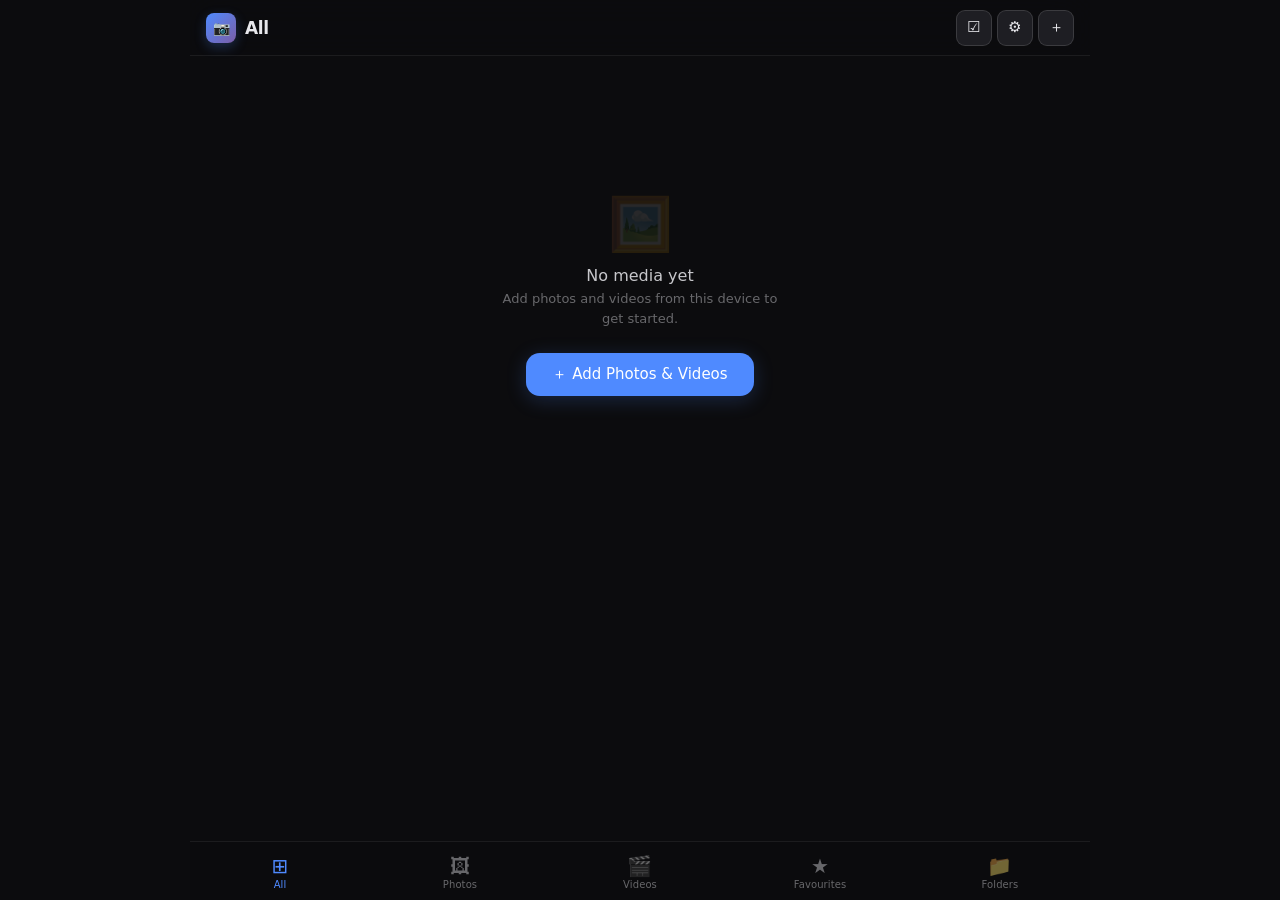
==== commit 8317c4c6: "Reskin the app to match a reference app's dark glass visual language Ported the look of a reference " ====
--- a/photo-viewer/index.html
+++ b/photo-viewer/index.html
@@ -3,53 +3,31 @@
 <head>
 <meta charset="UTF-8">
 <meta name="viewport" content="width=device-width, initial-scale=1, viewport-fit=cover">
-<meta name="theme-color" content="#000000">
+<meta name="theme-color" content="#0c0c0e">
 <title>Photos</title>
 <link rel="stylesheet" href="styles.css">
 </head>
 <body>
 
-<!-- ============ Icon sprite (single art style used everywhere) ============ -->
-<svg style="display:none" aria-hidden="true">
-  <symbol id="icon-all" viewBox="0 0 24 24"><rect x="3" y="3" width="7" height="7" rx="1.6"/><rect x="14" y="3" width="7" height="7" rx="1.6"/><rect x="3" y="14" width="7" height="7" rx="1.6"/><rect x="14" y="14" width="7" height="7" rx="1.6"/></symbol>
-  <symbol id="icon-photos" viewBox="0 0 24 24"><rect x="3" y="4" width="18" height="16" rx="2"/><circle cx="8.5" cy="9.5" r="1.8"/><path d="M21 16l-5.5-5.5a1.5 1.5 0 0 0-2.1 0L3 20"/></symbol>
-  <symbol id="icon-videos" viewBox="0 0 24 24"><rect x="3" y="5" width="14" height="14" rx="2"/><path d="M17 9.5l4-2.3v9.6l-4-2.3"/></symbol>
-  <symbol id="icon-favorites" viewBox="0 0 24 24"><path d="M12 20.5s-7.5-4.6-10-9.4C0.3 7.8 2 4 5.8 4c2.2 0 3.7 1.3 4.5 2.4C11.1 5.3 12.6 4 14.8 4 18.6 4 20.3 7.8 18.7 11.1c-2.5 4.8-6.7 9.4-6.7 9.4z"/></symbol>
-  <symbol id="icon-folders" viewBox="0 0 24 24"><path d="M3 6.5a1.5 1.5 0 0 1 1.5-1.5H9l2 2.2h8.5A1.5 1.5 0 0 1 21 8.7v9.1A1.7 1.7 0 0 1 19.3 19.5H4.7A1.7 1.7 0 0 1 3 17.8z"/></symbol>
-  <symbol id="icon-plus" viewBox="0 0 24 24"><path d="M12 5v14M5 12h14"/></symbol>
-  <symbol id="icon-folder-plus" viewBox="0 0 24 24"><path d="M3 6.5a1.5 1.5 0 0 1 1.5-1.5H9l2 2.2h8.5A1.5 1.5 0 0 1 21 8.7v9.1A1.7 1.7 0 0 1 19.3 19.5H4.7A1.7 1.7 0 0 1 3 17.8z"/><path d="M12 10.5v5M9.5 13h5"/></symbol>
-  <symbol id="icon-x" viewBox="0 0 24 24"><path d="M6 6l12 12M18 6L6 18"/></symbol>
-  <symbol id="icon-chevron-left" viewBox="0 0 24 24"><path d="M15 5l-7 7 7 7"/></symbol>
-  <symbol id="icon-chevron-right" viewBox="0 0 24 24"><path d="M9 5l7 7-7 7"/></symbol>
-  <symbol id="icon-play" viewBox="0 0 24 24"><path d="M8 5.5v13l11-6.5z"/></symbol>
-  <symbol id="icon-dots" viewBox="0 0 24 24"><circle cx="5" cy="12" r="1.6"/><circle cx="12" cy="12" r="1.6"/><circle cx="19" cy="12" r="1.6"/></symbol>
-  <symbol id="icon-trash" viewBox="0 0 24 24"><path d="M4 7h16M9 7V5a1 1 0 0 1 1-1h4a1 1 0 0 1 1 1v2M6 7l1 13a1.5 1.5 0 0 0 1.5 1.4h7A1.5 1.5 0 0 0 17 20l1-13"/></symbol>
-  <symbol id="icon-info" viewBox="0 0 24 24"><circle cx="12" cy="12" r="9"/><path d="M12 11v5.5"/><circle cx="12" cy="7.7" r="1"/></symbol>
-  <symbol id="icon-check" viewBox="0 0 24 24"><path d="M5 12.5l4.5 4.5L19 7"/></symbol>
-  <symbol id="icon-pencil" viewBox="0 0 24 24"><path d="M4 20l1-4.2L15.8 5 19 8.2 8.2 19 4 20z"/><path d="M13.5 6.5l4 4"/></symbol>
-  <symbol id="icon-select" viewBox="0 0 24 24"><circle cx="12" cy="12" r="9"/><path d="M8 12.5l2.5 2.5L16 9.5"/></symbol>
-  <symbol id="icon-settings" viewBox="0 0 24 24"><circle cx="12" cy="12" r="3.2"/><path d="M19.4 13.5a1.7 1.7 0 0 0 .34 1.87l.06.06a2 2 0 1 1-2.83 2.83l-.06-.06a1.7 1.7 0 0 0-1.87-.34 1.7 1.7 0 0 0-1 1.55V19.6a2 2 0 1 1-4 0v-.09a1.7 1.7 0 0 0-1.1-1.55 1.7 1.7 0 0 0-1.87.34l-.06.06a2 2 0 1 1-2.83-2.83l.06-.06a1.7 1.7 0 0 0 .34-1.87 1.7 1.7 0 0 0-1.55-1H2.4a2 2 0 1 1 0-4h.09a1.7 1.7 0 0 0 1.55-1.1 1.7 1.7 0 0 0-.34-1.87l-.06-.06a2 2 0 1 1 2.83-2.83l.06.06a1.7 1.7 0 0 0 1.87.34H8.5a1.7 1.7 0 0 0 1-1.55V2.4a2 2 0 1 1 4 0v.09a1.7 1.7 0 0 0 1 1.55 1.7 1.7 0 0 0 1.87-.34l.06-.06a2 2 0 1 1 2.83 2.83l-.06.06a1.7 1.7 0 0 0-.34 1.87V8.5a1.7 1.7 0 0 0 1.55 1H21.6a2 2 0 1 1 0 4h-.09a1.7 1.7 0 0 0-1.55 1z"/></symbol>
-  <symbol id="icon-expand" viewBox="0 0 24 24"><path d="M9 4H4v5M15 4h5v5M9 20H4v-5M15 20h5v-5"/></symbol>
-  <symbol id="icon-collapse" viewBox="0 0 24 24"><path d="M4 9h5V4M20 9h-5V4M4 15h5v5M20 15h-5v5"/></symbol>
-  <symbol id="icon-copy" viewBox="0 0 24 24"><rect x="8" y="8" width="12" height="12" rx="2"/><path d="M16 8V6a2 2 0 0 0-2-2H6a2 2 0 0 0-2 2v8a2 2 0 0 0 2 2h2"/></symbol>
-</svg>
-
 <div id="app">
 
   <header class="topbar">
-    <h1 id="topbarTitle">Photos</h1>
+    <div class="topbar-title-wrap">
+      <span class="topbar-logo emoji-icon" aria-hidden="true">📷</span>
+      <h1 id="topbarTitle">Photos</h1>
+    </div>
     <div class="topbar-actions">
       <button class="text-btn hidden-btn" id="selectAllBtn">Select All</button>
-      <button class="text-btn hidden-btn" id="cancelSelectBtn">Cancel</button>
+      <button class="text-btn hidden-btn" id="cancelSelectBtn">✕ Cancel</button>
       <button class="icon-btn" id="newFolderBtn" aria-label="New folder">
-        <svg class="icon"><use href="#icon-folder-plus"/></svg>
+        <span class="emoji-icon">📁</span>
       </button>
       <button class="icon-btn" id="selectModeBtn" aria-label="Select items">
-        <svg class="icon"><use href="#icon-select"/></svg>
+        <span class="emoji-icon">☑️</span>
       </button>
       <div class="settings-wrap">
         <button class="icon-btn" id="settingsBtn" aria-label="Settings">
-          <svg class="icon"><use href="#icon-settings"/></svg>
+          <span class="emoji-icon">⚙️</span>
         </button>
         <div class="settings-panel" id="settingsPanel" hidden>
           <div class="settings-title">Display</div>
@@ -69,21 +47,22 @@
           </label>
           <div class="settings-title">Backup</div>
           <button class="settings-action" id="exportBackupBtn">
-            <svg class="icon"><use href="#icon-copy"/></svg><span>Export Backup</span>
+            <span class="emoji-icon">📤</span><span>Export Backup</span>
           </button>
           <button class="settings-action" id="importBackupBtn">
-            <svg class="icon"><use href="#icon-folder-plus"/></svg><span>Import Backup</span>
+            <span class="emoji-icon">📥</span><span>Import Backup</span>
           </button>
           <p class="settings-hint">Backs up favourites and folders (not the photos/videos themselves) to a file you can re-import here, or on another device.</p>
         </div>
       </div>
       <button class="icon-btn" id="addFilesBtn" aria-label="Add photos or videos">
-        <svg class="icon"><use href="#icon-plus"/></svg>
+        <span class="emoji-icon">＋</span>
       </button>
     </div>
   </header>
 
   <div class="status-bar" id="statusBar" hidden>
+    <span class="emoji-icon" aria-hidden="true">📂</span>
     <span class="status-text" id="statusText"></span>
     <span class="status-badge" id="statusBadge"></span>
   </div>
@@ -119,7 +98,7 @@
 
     <section class="view grid-view" data-view="folder-detail" id="view-folder-detail">
       <button class="back-btn" id="folderBackBtn">
-        <svg class="icon"><use href="#icon-chevron-left"/></svg>
+        <span class="emoji-icon">‹</span>
         <span>Folders</span>
       </button>
       <h2 class="folder-detail-title" id="folderDetailTitle"></h2>
@@ -130,23 +109,23 @@
 
   <nav class="tabbar" id="mainTabbar">
     <button class="tab-btn active" data-tab="all">
-      <svg class="icon"><use href="#icon-all"/></svg>
+      <span class="emoji-icon">⊞</span>
       <span>All</span>
     </button>
     <button class="tab-btn" data-tab="photos">
-      <svg class="icon"><use href="#icon-photos"/></svg>
+      <span class="emoji-icon">🖼</span>
       <span>Photos</span>
     </button>
     <button class="tab-btn" data-tab="videos">
-      <svg class="icon"><use href="#icon-videos"/></svg>
+      <span class="emoji-icon">🎬</span>
       <span>Videos</span>
     </button>
     <button class="tab-btn" data-tab="favorites">
-      <svg class="icon"><use href="#icon-favorites"/></svg>
+      <span class="emoji-icon">★</span>
       <span>Favourites</span>
     </button>
     <button class="tab-btn" data-tab="folders">
-      <svg class="icon"><use href="#icon-folders"/></svg>
+      <span class="emoji-icon">📁</span>
       <span>Folders</span>
     </button>
   </nav>
@@ -154,15 +133,15 @@
   <!-- Selection action bar — replaces the tab bar while Select mode is on -->
   <nav class="tabbar" id="selectActionBar" hidden>
     <button class="tab-btn" id="selectFavBtn" disabled>
-      <svg class="icon"><use href="#icon-favorites"/></svg>
-      <span>Favourite</span>
-    </button>
-    <button class="tab-btn" id="selectMoveBtn" disabled>
-      <svg class="icon"><use href="#icon-folders"/></svg>
+      <span class="emoji-icon">★</span>
+      <span data-select-fav-label>Favourite</span>
+    </button>
+    <button class="tab-btn folder-tab" id="selectMoveBtn" disabled>
+      <span class="emoji-icon">📁</span>
       <span>Move</span>
     </button>
     <button class="tab-btn danger-tab" id="selectRemoveBtn" disabled>
-      <svg class="icon"><use href="#icon-trash"/></svg>
+      <span class="emoji-icon">🗑</span>
       <span>Remove</span>
     </button>
   </nav>
@@ -171,29 +150,29 @@
   <div class="lightbox" id="lightbox" hidden>
     <div class="lightbox-header">
       <button class="icon-btn light" id="lightboxClose" aria-label="Close">
-        <svg class="icon"><use href="#icon-x"/></svg>
+        <span class="emoji-icon">✕</span>
       </button>
       <span class="lightbox-counter" id="lightboxCounter"></span>
       <div class="lightbox-header-actions">
         <button class="icon-btn light" id="lightboxFullscreen" aria-label="Toggle fullscreen">
-          <svg class="icon"><use href="#icon-expand"/></svg>
+          <span class="emoji-icon">⛶</span>
         </button>
         <button class="icon-btn light" id="lightboxFav" aria-label="Toggle favourite">
-          <svg class="icon"><use href="#icon-favorites"/></svg>
+          <span class="emoji-icon">☆</span>
         </button>
       </div>
     </div>
     <div class="lightbox-stage" id="lightboxStage">
       <button class="lightbox-nav prev" id="lightboxPrev" aria-label="Previous">
-        <svg class="icon"><use href="#icon-chevron-left"/></svg>
+        <span class="emoji-icon">‹</span>
       </button>
       <div class="lightbox-media" id="lightboxMedia"></div>
       <button class="lightbox-nav next" id="lightboxNext" aria-label="Next">
-        <svg class="icon"><use href="#icon-chevron-right"/></svg>
+        <span class="emoji-icon">›</span>
       </button>
       <div class="zoom-hud" id="zoomHud">100%</div>
       <button class="cinema-exit" id="cinemaExit" hidden>
-        <svg class="icon"><use href="#icon-collapse"/></svg><span>Exit Fullscreen</span>
+        <span class="emoji-icon">⊠</span><span>Exit Fullscreen</span>
       </button>
     </div>
     <div class="lightbox-footer">
@@ -204,17 +183,22 @@
 
   <!-- Per-item context menu -->
   <div class="context-menu" id="contextMenu" hidden>
-    <button data-action="favorite"><svg class="icon"><use href="#icon-favorites"/></svg><span>Add to Favourites</span></button>
-    <button data-action="move"><svg class="icon"><use href="#icon-folders"/></svg><span>Move to Folder</span></button>
-    <button data-action="info"><svg class="icon"><use href="#icon-info"/></svg><span>Info</span></button>
-    <button data-action="remove" class="danger"><svg class="icon"><use href="#icon-trash"/></svg><span>Remove</span></button>
+    <div class="context-menu-big-row">
+      <button class="context-menu-big" data-action="move"><span class="emoji-icon">📁</span><span>Move to Folder</span></button>
+      <button class="context-menu-big" data-action="favorite"><span class="emoji-icon">⭐</span><span data-fav-label>Favourite</span></button>
+    </div>
+    <div class="context-menu-divider"></div>
+    <button class="context-menu-row" data-action="info"><span class="emoji-icon">ℹ️</span><span>Info</span></button>
+    <div class="context-menu-divider"></div>
+    <button class="context-menu-row danger" data-action="remove"><span class="emoji-icon">🗑️</span><span>Remove</span></button>
   </div>
   <div class="context-menu-backdrop" id="contextMenuBackdrop" hidden></div>
 
   <!-- Per-folder context menu -->
   <div class="context-menu" id="folderContextMenu" hidden>
-    <button data-action="rename"><svg class="icon"><use href="#icon-pencil"/></svg><span>Rename</span></button>
-    <button data-action="delete" class="danger"><svg class="icon"><use href="#icon-trash"/></svg><span>Delete Folder</span></button>
+    <button class="context-menu-row" data-action="rename"><span class="emoji-icon">✏️</span><span>Rename</span></button>
+    <div class="context-menu-divider"></div>
+    <button class="context-menu-row danger" data-action="delete"><span class="emoji-icon">🗑️</span><span>Delete Folder</span></button>
   </div>
   <div class="context-menu-backdrop" id="folderContextMenuBackdrop" hidden></div>
 
--- a/photo-viewer/styles.css
+++ b/photo-viewer/styles.css
@@ -1,27 +1,38 @@
 /* =========================================================================
    Photos — a single consistent art style is shared by every tab & surface:
    same font, same spacing scale, same radii, same icon set, same motion.
+
+   Visual language: dark glass surfaces, a blue/green/gold accent trio, and
+   emoji glyphs for every icon — modeled on a reference app's look, ported
+   over onto this app's own (more capable) persistence/thumbnail/gesture
+   engine underneath. See README for what was and wasn't carried over.
    ========================================================================= */
 
 :root {
-  --bg-primary: #f5f5f7;
-  --bg-elevated: #ffffff;
-  --bg-tile: #e8e8ed;
-  --text-primary: #1d1d1f;
-  --text-secondary: #86868b;
-  --accent: #0071e3;
-  --danger: #ff3b30;
-  --favorite: #ff375f;
-  --border: rgba(0, 0, 0, 0.08);
-  --shadow-sm: 0 2px 10px rgba(0, 0, 0, 0.06);
-  --shadow-md: 0 8px 30px rgba(0, 0, 0, 0.12);
-  --blur-bg: rgba(255, 255, 255, 0.72);
-  --overlay-scrim: rgba(0, 0, 0, 0.55);
-
-  --radius-sm: 10px;
-  --radius-md: 16px;
-  --radius-lg: 22px;
-  --radius-pill: 980px;
+  --bg-primary: #0c0c0e;
+  --bg-elevated: #1e1e23;
+  --bg-tile: #17171a;
+  --bg-surf3: #252529;
+  --text-primary: #e8e8ec;
+  --text-secondary: rgba(232, 232, 236, 0.42);
+  --accent: #4f8aff;
+  --accent2: #7b5ea7;
+  --danger: #ff5f5f;
+  --favorite: #ffcc00;
+  --folder-accent: #3ecf8e;
+  --border: rgba(255, 255, 255, 0.07);
+  --border2: rgba(255, 255, 255, 0.13);
+  --shadow-sm: 0 2px 10px rgba(0, 0, 0, 0.3);
+  --shadow-md: 0 20px 60px rgba(0, 0, 0, 0.65);
+  --blur-bg: rgba(12, 12, 14, 0.93);
+  --panel-bg: rgba(22, 22, 28, 0.96);
+  --overlay-scrim: rgba(0, 0, 0, 0.72);
+  --mono: ui-monospace, 'SF Mono', 'Cascadia Mono', Menlo, Consolas, monospace;
+
+  --radius-sm: 9px;
+  --radius-md: 14px;
+  --radius-lg: 16px;
+  --radius-pill: 999px;
 
   --space-xs: 4px;
   --space-sm: 8px;
@@ -29,24 +40,9 @@
   --space-lg: 24px;
   --space-xl: 48px;
 
-  --ease: cubic-bezier(0.25, 0.1, 0.25, 1);
+  --ease: cubic-bezier(0.22, 0.68, 0, 1.1);
   --tabbar-h: 82px;
   --topbar-h: 56px;
-}
-
-@media (prefers-color-scheme: dark) {
-  :root {
-    --bg-primary: #000000;
-    --bg-elevated: #1c1c1e;
-    --bg-tile: #2c2c2e;
-    --text-primary: #f5f5f7;
-    --text-secondary: #98989d;
-    --border: rgba(255, 255, 255, 0.1);
-    --shadow-sm: 0 2px 10px rgba(0, 0, 0, 0.3);
-    --shadow-md: 0 8px 30px rgba(0, 0, 0, 0.5);
-    --blur-bg: rgba(28, 28, 30, 0.72);
-    --overlay-scrim: rgba(0, 0, 0, 0.75);
-  }
 }
 
 * { box-sizing: border-box; }
@@ -65,7 +61,7 @@
   margin: 0;
   background: var(--bg-primary);
   color: var(--text-primary);
-  font-family: -apple-system, BlinkMacSystemFont, 'SF Pro Display', 'Segoe UI', Roboto, sans-serif;
+  font-family: -apple-system, BlinkMacSystemFont, 'Segoe UI', system-ui, sans-serif;
   -webkit-font-smoothing: antialiased;
   overflow: hidden;
 }
@@ -79,19 +75,10 @@
   -webkit-tap-highlight-color: transparent;
 }
 
-.icon {
-  width: 24px;
-  height: 24px;
-  fill: none;
-  stroke: currentColor;
-  stroke-width: 1.8;
-  stroke-linecap: round;
-  stroke-linejoin: round;
-  display: block;
-}
-/* icons that read better filled */
-#icon-play, #icon-dots { stroke: none; fill: currentColor; }
-.icon use[href="#icon-play"], svg use[href="#icon-play"] {}
+/* Emoji icons everywhere — one consistent glyph per concept, no separate
+   icon set to keep in sync. Sized via font-size on the element that hosts
+   them (buttons, badges, empty states) rather than a shared class. */
+.emoji-icon { font-style: normal; line-height: 1; }
 
 #app {
   height: 100%;
@@ -112,50 +99,83 @@
   align-items: center;
   justify-content: space-between;
   background: var(--blur-bg);
-  backdrop-filter: blur(20px) saturate(1.6);
-  -webkit-backdrop-filter: blur(20px) saturate(1.6);
+  backdrop-filter: blur(20px);
+  -webkit-backdrop-filter: blur(20px);
   border-bottom: 1px solid var(--border);
   flex-shrink: 0;
   z-index: 20;
   position: relative;
+  gap: var(--space-sm);
+}
+
+.topbar-title-wrap {
+  display: flex;
+  align-items: center;
+  gap: 9px;
+  min-width: 0;
+  flex-shrink: 1;
+}
+
+.topbar-logo {
+  width: 30px;
+  height: 30px;
+  flex-shrink: 0;
+  border-radius: 8px;
+  font-size: 14px;
+  background: linear-gradient(135deg, var(--accent), var(--accent2));
+  box-shadow: 0 4px 12px rgba(79, 138, 255, 0.26);
+  display: flex;
+  align-items: center;
+  justify-content: center;
 }
 
 .topbar h1 {
-  font-size: 22px;
-  font-weight: 700;
+  font-size: 17px;
+  font-weight: 600;
   letter-spacing: -0.02em;
   margin: 0;
-}
-
-.topbar-actions { display: flex; gap: var(--space-xs); }
+  white-space: nowrap;
+  overflow: hidden;
+  text-overflow: ellipsis;
+}
+
+.topbar-actions { display: flex; gap: 5px; flex-shrink: 0; align-items: center; }
 
 .icon-btn {
-  width: 40px;
-  height: 40px;
-  min-width: 44px;
-  min-height: 44px;
-  display: flex;
-  align-items: center;
-  justify-content: center;
-  border-radius: 50%;
-  transition: background 0.2s var(--ease), transform 0.15s var(--ease);
-  color: var(--accent);
-}
-.icon-btn:active { transform: scale(0.9); background: rgba(0, 113, 227, 0.12); }
+  width: 36px;
+  height: 36px;
+  min-width: 36px;
+  min-height: 36px;
+  display: flex;
+  align-items: center;
+  justify-content: center;
+  border-radius: var(--radius-sm);
+  background: var(--bg-elevated);
+  border: 1px solid var(--border2);
+  font-size: 15px;
+  transition: background 0.15s var(--ease), border-color 0.15s var(--ease), box-shadow 0.15s var(--ease), transform 0.1s var(--ease);
+  color: var(--text-primary);
+}
+.icon-btn:active { transform: scale(0.92); background: var(--bg-tile); }
 .icon-btn.hidden-btn { display: none; }
+.icon-btn.on { background: rgba(79, 138, 255, 0.18); border-color: var(--accent); box-shadow: 0 0 0 1px rgba(79, 138, 255, 0.3); }
 
 .text-btn {
   color: var(--accent);
-  font-size: 15px;
+  font-size: 13.5px;
   font-weight: 600;
-  padding: 8px 6px;
-  min-height: 44px;
+  padding: 0 11px;
+  height: 36px;
+  border-radius: var(--radius-sm);
+  background: var(--bg-elevated);
+  border: 1px solid var(--border2);
   display: flex;
   align-items: center;
   white-space: nowrap;
 }
-.text-btn:active { opacity: 0.6; }
+.text-btn:active { opacity: 0.7; }
 .text-btn.hidden-btn { display: none; }
+#selectAllBtn { background: transparent; border-color: transparent; color: var(--accent); }
 
 /* --------------------------- Status bar ---------------------------------- */
 
@@ -163,22 +183,24 @@
   display: flex;
   align-items: center;
   gap: var(--space-sm);
-  margin: var(--space-sm) var(--space-md) 0;
+  margin: 10px var(--space-md) 0;
   padding: 9px 13px;
-  background: var(--bg-elevated);
+  background: var(--bg-tile);
   border: 1px solid var(--border);
   border-radius: var(--radius-md);
   font-size: 13px;
   color: var(--text-secondary);
   flex-shrink: 0;
+  min-height: 40px;
 }
 .status-text { flex: 1; }
 .status-badge {
-  font-family: ui-monospace, 'SF Mono', Menlo, Consolas, monospace;
+  font-family: var(--mono);
   font-size: 11px;
-  font-weight: 600;
-  padding: 3px 8px;
-  background: var(--bg-tile);
+  font-weight: 500;
+  padding: 2px 8px;
+  background: var(--bg-elevated);
+  border: 1px solid var(--border2);
   border-radius: var(--radius-pill);
   color: var(--text-secondary);
   white-space: nowrap;
@@ -195,10 +217,10 @@
   width: 260px;
   max-height: 72vh;
   overflow-y: auto;
-  background: var(--blur-bg);
-  backdrop-filter: blur(24px) saturate(1.8);
-  -webkit-backdrop-filter: blur(24px) saturate(1.8);
-  border: 1px solid var(--border);
+  background: var(--panel-bg);
+  backdrop-filter: blur(24px);
+  -webkit-backdrop-filter: blur(24px);
+  border: 1px solid var(--border2);
   border-radius: var(--radius-md);
   box-shadow: var(--shadow-md);
   padding: 8px;
@@ -207,25 +229,27 @@
 }
 
 .settings-title {
-  font-size: 10.5px;
-  font-weight: 700;
-  letter-spacing: 0.06em;
+  font-size: 10px;
+  font-weight: 600;
+  letter-spacing: 0.07em;
   text-transform: uppercase;
   color: var(--text-secondary);
   padding: 10px 8px 6px;
+  border-bottom: 1px solid var(--border);
+  margin-bottom: 4px;
 }
 .settings-title:first-child { padding-top: 4px; }
 
 .segmented {
   display: flex;
-  gap: 3px;
-  padding: 0 4px 6px;
+  gap: 4px;
+  padding: 4px 4px 8px;
 }
 .segmented-btn {
   flex: 1;
   padding: 7px 4px;
-  border-radius: 8px;
-  border: 1px solid var(--border);
+  border-radius: 7px;
+  border: 1px solid var(--border2);
   background: var(--bg-tile);
   color: var(--text-secondary);
   font-size: 12px;
@@ -234,7 +258,7 @@
   transition: background 0.12s var(--ease), color 0.12s var(--ease), border-color 0.12s var(--ease);
 }
 .segmented-btn.active {
-  background: rgba(0, 113, 227, 0.16);
+  background: rgba(79, 138, 255, 0.18);
   border-color: var(--accent);
   color: var(--accent);
   font-weight: 700;
@@ -249,7 +273,7 @@
   border-radius: var(--radius-sm);
   font-size: 13.5px;
 }
-.settings-row:active { background: rgba(127, 127, 127, 0.1); }
+.settings-row:active { background: rgba(255, 255, 255, 0.04); }
 
 .toggle { position: relative; width: 40px; height: 24px; flex-shrink: 0; }
 .toggle input { position: absolute; opacity: 0; width: 0; height: 0; }
@@ -257,9 +281,9 @@
   position: absolute;
   inset: 0;
   background: var(--bg-tile);
-  border: 1px solid var(--border);
+  border: 1px solid var(--border2);
   border-radius: var(--radius-pill);
-  transition: background 0.18s var(--ease), border-color 0.18s var(--ease);
+  transition: background 0.2s var(--ease), border-color 0.2s var(--ease);
 }
 .toggle-knob {
   position: absolute;
@@ -268,12 +292,11 @@
   width: 16px;
   height: 16px;
   border-radius: 50%;
-  background: #fff;
-  box-shadow: 0 1px 3px rgba(0, 0, 0, 0.3);
-  transition: transform 0.18s var(--ease);
+  background: rgba(255, 255, 255, 0.3);
+  transition: transform 0.2s var(--ease), background 0.2s var(--ease);
 }
 .toggle input:checked ~ .toggle-track { background: var(--accent); border-color: var(--accent); }
-.toggle input:checked ~ .toggle-knob { transform: translateX(16px); }
+.toggle input:checked ~ .toggle-knob { transform: translateX(16px); background: #fff; }
 
 .settings-action {
   display: flex;
@@ -285,13 +308,13 @@
   font-size: 13.5px;
   color: var(--text-primary);
 }
-.settings-action:active { background: rgba(127, 127, 127, 0.1); }
-.settings-action .icon { width: 17px; height: 17px; color: var(--text-secondary); flex-shrink: 0; }
+.settings-action:active { background: rgba(255, 255, 255, 0.05); }
+.settings-action .emoji-icon { font-size: 14px; width: 20px; text-align: center; opacity: 0.85; flex-shrink: 0; }
 
 .settings-hint {
   margin: 4px 0 0;
   padding: 8px 8px 2px;
-  font-size: 11.5px;
+  font-size: 12px;
   line-height: 1.5;
   color: var(--text-secondary);
   border-top: 1px solid var(--border);
@@ -327,7 +350,7 @@
 .tile-grid {
   display: grid;
   grid-template-columns: repeat(3, 1fr);
-  gap: 3px;
+  gap: 5px;
 }
 /* Grid density, adjustable via Settings → Display (defaults to Medium = the
    original 3-across). Column count, not a fixed px size, so it stays
@@ -339,10 +362,11 @@
 .tile {
   position: relative;
   aspect-ratio: 1 / 1;
-  border-radius: var(--radius-sm);
+  border-radius: var(--radius-md);
   overflow: hidden;
   background: var(--bg-tile);
-  animation: tileIn 0.32s var(--ease) both;
+  border: 2.5px solid transparent;
+  animation: tileIn 0.28s var(--ease) both;
   /* Offscreen tiles skip layout/paint entirely — on a huge grid this cuts
      rendering work to roughly what's actually on screen. contain-intrinsic-size
      just needs to be in the right ballpark since aspect-ratio governs the
@@ -350,9 +374,10 @@
   content-visibility: auto;
   contain-intrinsic-size: auto 140px;
 }
+.tile.selected { border-color: var(--accent); }
 
 @keyframes tileIn {
-  from { opacity: 0; transform: scale(0.94); }
+  from { opacity: 0; transform: scale(0.96); }
   to { opacity: 1; transform: scale(1); }
 }
 
@@ -364,11 +389,25 @@
   pointer-events: none;
 }
 
+/* A soft shimmer placeholder shows behind every tile until its thumbnail is
+   ready, so the grid never looks broken while thumbnails generate lazily. */
+.tile::before {
+  content: '';
+  position: absolute;
+  inset: 0;
+  background: linear-gradient(90deg, var(--bg-tile) 25%, var(--bg-elevated) 50%, var(--bg-tile) 75%);
+  background-size: 200% 100%;
+  animation: shimmer 1.2s infinite;
+}
+.tile:has(.tile-thumb.loaded)::before,
+.tile:has(.thumb-fallback)::before { display: none; }
+@keyframes shimmer { from { background-position: 200% 0; } to { background-position: -200% 0; } }
+
 /* Thumbnails fade in once their lazily-generated preview lands, rather than
    popping in — and sit on the --bg-tile placeholder color until then. */
 .tile-thumb {
   opacity: 0;
-  transition: opacity 0.25s var(--ease);
+  transition: opacity 0.22s var(--ease);
 }
 .tile-thumb.loaded { opacity: 1; }
 
@@ -382,9 +421,10 @@
   justify-content: center;
   background: var(--bg-tile);
   color: var(--text-secondary);
+  font-size: 34px;
+  opacity: 0.5;
   animation: fadeUp 0.3s var(--ease) both;
 }
-.thumb-fallback .icon { width: 34%; height: 34%; opacity: 0.4; }
 
 .tile .video-badge {
   position: absolute;
@@ -393,27 +433,28 @@
   display: flex;
   align-items: center;
   gap: 3px;
-  background: rgba(0, 0, 0, 0.5);
+  background: rgba(123, 94, 167, 0.88);
   color: #fff;
   padding: 3px 7px 3px 5px;
   border-radius: var(--radius-pill);
-  font-size: 11px;
+  font-size: 10.5px;
   font-weight: 600;
+  font-family: var(--mono);
   backdrop-filter: blur(6px);
 }
-.tile .video-badge .icon { width: 12px; height: 12px; }
+.tile .video-badge .emoji-icon { font-size: 10px; }
 
 .tile .dup-badge {
   position: absolute;
   right: var(--space-xs);
   bottom: var(--space-xs);
-  background: rgba(255, 59, 48, 0.82);
+  background: rgba(255, 95, 95, 0.88);
   color: #fff;
   padding: 3px 7px;
-  border-radius: var(--radius-pill);
-  font-size: 10px;
+  border-radius: 5px;
+  font-size: 9.5px;
   font-weight: 700;
-  letter-spacing: 0.03em;
+  letter-spacing: 0.04em;
   backdrop-filter: blur(6px);
 }
 
@@ -421,41 +462,40 @@
   position: absolute;
   top: 4px;
   left: 4px;
-  width: 28px;
-  height: 28px;
+  width: 26px;
+  height: 26px;
   display: flex;
   align-items: center;
   justify-content: center;
   border-radius: 50%;
-  background: rgba(0, 0, 0, 0.38);
+  background: rgba(0, 0, 0, 0.4);
   backdrop-filter: blur(6px);
   color: #fff;
+  font-size: 13px;
   opacity: 0;
   transition: opacity 0.2s var(--ease), transform 0.15s var(--ease);
 }
-.tile .fav-btn .icon { width: 16px; height: 16px; }
 .tile:hover .fav-btn, .tile.is-favorite .fav-btn { opacity: 1; }
 .tile.is-favorite .fav-btn { color: var(--favorite); }
-.tile.is-favorite .fav-btn .icon { fill: var(--favorite); stroke: var(--favorite); }
 .tile .fav-btn:active { transform: scale(0.85); }
 
 .tile .menu-btn {
   position: absolute;
   top: 4px;
   right: 4px;
-  width: 28px;
-  height: 28px;
+  width: 26px;
+  height: 26px;
   display: flex;
   align-items: center;
   justify-content: center;
   border-radius: 50%;
-  background: rgba(0, 0, 0, 0.38);
+  background: rgba(0, 0, 0, 0.4);
   backdrop-filter: blur(6px);
   color: #fff;
+  font-size: 14px;
   opacity: 0;
   transition: opacity 0.2s var(--ease), transform 0.15s var(--ease);
 }
-.tile .menu-btn .icon { width: 15px; height: 15px; }
 .tile:hover .menu-btn, .tile.menu-open .menu-btn { opacity: 1; }
 .tile .menu-btn:active { transform: scale(0.85); }
 
@@ -470,34 +510,34 @@
   position: absolute;
   top: 6px;
   right: 6px;
-  width: 24px;
-  height: 24px;
+  width: 22px;
+  height: 22px;
   border-radius: 50%;
-  border: 2px solid rgba(255, 255, 255, 0.85);
-  background: rgba(0, 0, 0, 0.25);
+  border: 2px solid rgba(255, 255, 255, 0.75);
+  background: rgba(0, 0, 0, 0.32);
   align-items: center;
   justify-content: center;
   color: transparent;
-  transition: background 0.15s var(--ease), border-color 0.15s var(--ease), transform 0.12s var(--ease);
-}
-.select-indicator .icon { width: 15px; height: 15px; stroke-width: 3; }
+  font-size: 11px;
+  font-weight: 700;
+  backdrop-filter: blur(4px);
+  transition: background 0.12s var(--ease), border-color 0.12s var(--ease);
+}
 .tile.selected .select-indicator {
   background: var(--accent);
   border-color: var(--accent);
   color: #fff;
-  transform: scale(1.05);
 }
 
 body.select-mode .tile .fav-btn,
 body.select-mode .tile .menu-btn { display: none; }
 body.select-mode .tile .select-indicator { display: flex; }
 
-.tile.selected { box-shadow: inset 0 0 0 3px var(--accent); }
 .tile.selected::after {
   content: '';
   position: absolute;
   inset: 0;
-  background: rgba(0, 113, 227, 0.18);
+  background: rgba(79, 138, 255, 0.14);
   pointer-events: none;
 }
 
@@ -518,25 +558,25 @@
   from { opacity: 0; transform: translateY(14px); }
   to { opacity: 1; transform: translateY(0); }
 }
-.empty-state .icon {
-  width: 52px;
-  height: 52px;
-  stroke-width: 1.3;
-  color: var(--text-secondary);
-  opacity: 0.5;
+.empty-state .emoji-icon {
+  font-size: 52px;
+  opacity: 0.28;
   margin-bottom: var(--space-md);
+  display: block;
 }
 .empty-state h3 {
   margin: 0 0 var(--space-xs);
-  font-size: 19px;
-  font-weight: 600;
+  font-size: 16px;
+  font-weight: 500;
   color: var(--text-primary);
+  opacity: 0.85;
 }
 .empty-state p {
   margin: 0 0 var(--space-md);
-  font-size: 15px;
+  font-size: 13px;
   max-width: 280px;
-  line-height: 1.5;
+  line-height: 1.55;
+  color: var(--text-secondary);
 }
 .empty-state .btn-primary { margin-top: var(--space-sm); }
 
@@ -546,12 +586,13 @@
   background: var(--accent);
   color: #fff;
   padding: 12px 26px;
-  border-radius: var(--radius-pill);
-  font-weight: 600;
+  border-radius: var(--radius-md);
+  font-weight: 500;
   font-size: 15px;
-  transition: transform 0.15s var(--ease), filter 0.15s var(--ease);
-}
-.btn-primary:active { transform: scale(0.96); filter: brightness(1.08); }
+  box-shadow: 0 4px 20px rgba(79, 138, 255, 0.22);
+  transition: opacity 0.15s var(--ease), transform 0.1s var(--ease);
+}
+.btn-primary:active { opacity: 0.85; transform: scale(0.98); }
 
 /* -------------------------------- Tab bar --------------------------------- */
 
@@ -560,9 +601,9 @@
   left: 0; right: 0; bottom: 0;
   display: flex;
   padding-bottom: env(safe-area-inset-bottom);
-  background: var(--blur-bg);
-  backdrop-filter: blur(20px) saturate(1.6);
-  -webkit-backdrop-filter: blur(20px) saturate(1.6);
+  background: rgba(12, 12, 14, 0.96);
+  backdrop-filter: blur(20px);
+  -webkit-backdrop-filter: blur(20px);
   border-top: 1px solid var(--border);
   z-index: 20;
 }
@@ -574,91 +615,94 @@
   align-items: center;
   justify-content: center;
   gap: 3px;
-  padding: 9px 2px 8px;
+  padding: 6px 2px 3px;
   min-height: 58px;
   color: var(--text-secondary);
-  transition: color 0.18s var(--ease);
-}
-.tab-btn .icon { width: 25px; height: 25px; transition: transform 0.18s var(--ease); }
-.tab-btn span { font-size: 10.5px; font-weight: 600; letter-spacing: -0.01em; }
+  transition: color 0.15s var(--ease);
+}
+.tab-btn .emoji-icon { font-size: 20px; }
+.tab-btn span { font-size: 10px; font-weight: 500; letter-spacing: 0.01em; }
 .tab-btn.active { color: var(--accent); }
-.tab-btn.active .icon { transform: translateY(-1px) scale(1.05); }
-.tab-btn:active .icon { transform: scale(0.88); }
 .tab-btn[data-tab="favorites"].active { color: var(--favorite); }
 
 /* Selection action bar reuses .tab-btn styling for its 3 buttons */
-.tab-btn:disabled { opacity: 0.35; pointer-events: none; }
+.tab-btn:disabled { opacity: 0.3; pointer-events: none; }
 .tab-btn.danger-tab { color: var(--danger); }
+.tab-btn.folder-tab { color: var(--folder-accent); }
 .tab-btn.is-favorite { color: var(--favorite); }
-.tab-btn.is-favorite .icon { fill: var(--favorite); stroke: var(--favorite); }
 
 /* -------------------------------- Folders --------------------------------- */
 
 .folder-grid {
   display: grid;
   grid-template-columns: repeat(2, 1fr);
-  gap: var(--space-md);
+  gap: 12px;
 }
 
 .folder-card {
   position: relative;
-  background: var(--bg-elevated);
+  background: linear-gradient(165deg, var(--bg-surf3), var(--bg-tile));
   border: 1px solid var(--border);
   border-radius: var(--radius-lg);
-  box-shadow: var(--shadow-sm);
-  padding: var(--space-md) var(--space-sm) var(--space-md);
+  padding: 20px 10px 14px;
   display: flex;
   flex-direction: column;
   align-items: center;
-  transition: transform 0.18s var(--ease), box-shadow 0.18s var(--ease);
-  animation: tileIn 0.32s var(--ease) both;
-}
-.folder-card:active { transform: scale(0.97); box-shadow: var(--shadow-md); }
+  transition: background 0.12s var(--ease), border-color 0.12s var(--ease), transform 0.1s var(--ease);
+  animation: tileIn 0.28s var(--ease) both;
+}
+.folder-card:active { background: var(--bg-elevated); border-color: var(--border2); transform: scale(0.97); }
 
 .folder-menu-btn {
   position: absolute;
-  top: 10px;
-  right: 10px;
-  width: 30px;
-  height: 30px;
+  top: 8px;
+  right: 8px;
+  width: 28px;
+  height: 28px;
   display: flex;
   align-items: center;
   justify-content: center;
   border-radius: 50%;
-  color: var(--text-secondary);
-  transition: background 0.15s var(--ease), transform 0.15s var(--ease);
-}
-.folder-menu-btn:active { transform: scale(0.85); background: rgba(127, 127, 127, 0.15); }
-.folder-menu-btn .icon { width: 16px; height: 16px; }
+  background: rgba(0, 0, 0, 0.3);
+  border: 1px solid rgba(255, 255, 255, 0.1);
+  color: #fff;
+  font-size: 14px;
+  transition: background 0.1s var(--ease);
+}
+.folder-menu-btn:active { background: rgba(0, 0, 0, 0.55); }
 
 .folder-fan {
   position: relative;
   width: 100%;
-  height: 108px;
-  margin-bottom: var(--space-md);
+  height: 100px;
+  margin-bottom: 12px;
+  display: flex;
+  align-items: center;
+  justify-content: center;
 }
 
 .folder-fan .fan-card {
   position: absolute;
-  top: 6px;
-  left: 50%;
-  width: 62px;
-  height: 82px;
-  border-radius: 8px;
+  width: 76px;
+  height: 76px;
+  border-radius: 15px;
   overflow: hidden;
-  background: var(--bg-tile);
-  border: 3px solid var(--bg-elevated);
-  box-shadow: 0 3px 10px rgba(0, 0, 0, 0.18);
-  transform-origin: bottom center;
+  background: var(--bg-elevated);
+  border: 3px solid var(--bg-surf3);
+  box-shadow: 0 8px 18px rgba(0, 0, 0, 0.42);
+  transform-origin: center center;
   /* deck spread — cards fanned out like a hand of cards, position set via JS */
-  transform: translateX(-50%) translateX(var(--dx, 0px)) rotate(var(--rot, 0deg));
+  transform: rotate(var(--rot, 0deg)) translate(var(--dx, 0px), 0);
 }
 .folder-fan .fan-card img {
   width: 100%;
   height: 100%;
   object-fit: cover;
   display: block;
-}
+  opacity: 0;
+  transition: opacity 0.25s var(--ease);
+}
+.folder-fan .fan-card img.loaded { opacity: 1; }
 
 .folder-icon-empty {
   width: 100%;
@@ -667,12 +711,13 @@
   align-items: center;
   justify-content: center;
   color: var(--text-secondary);
-}
-.folder-icon-empty .icon { width: 44px; height: 44px; opacity: 0.4; }
+  font-size: 34px;
+  opacity: 0.5;
+}
 
 .folder-name {
-  font-size: 15px;
-  font-weight: 600;
+  font-size: 16px;
+  font-weight: 700;
   text-align: center;
   max-width: 100%;
   overflow: hidden;
@@ -680,9 +725,10 @@
   white-space: nowrap;
 }
 .folder-count {
-  font-size: 12.5px;
+  font-size: 12px;
   color: var(--text-secondary);
-  margin-top: 2px;
+  margin-top: 4px;
+  font-family: var(--mono);
 }
 
 /* --------------------------- Folder detail view ---------------------------- */
@@ -692,18 +738,18 @@
   align-items: center;
   gap: 2px;
   color: var(--accent);
-  font-size: 17px;
-  font-weight: 400;
+  font-size: 15px;
+  font-weight: 500;
   padding: var(--space-xs) 0;
   margin-bottom: var(--space-xs);
 }
-.back-btn .icon { width: 22px; height: 22px; }
+.back-btn .emoji-icon { font-size: 17px; }
 .back-btn:active { opacity: 0.6; }
 
 .folder-detail-title {
-  font-size: 26px;
+  font-size: 22px;
   font-weight: 700;
-  letter-spacing: -0.02em;
+  letter-spacing: -0.01em;
   margin: 0 0 var(--space-md);
 }
 
@@ -712,11 +758,12 @@
 .lightbox {
   position: fixed;
   inset: 0;
-  background: #000;
+  background: rgba(7, 7, 9, 0.97);
   z-index: 100;
   display: flex;
   flex-direction: column;
-  animation: fadeIn 0.22s var(--ease) both;
+  padding-top: env(safe-area-inset-top);
+  animation: fadeIn 0.2s var(--ease) both;
 }
 @keyframes fadeIn { from { opacity: 0; } to { opacity: 1; } }
 
@@ -724,16 +771,17 @@
   display: flex;
   align-items: center;
   justify-content: space-between;
-  padding: env(safe-area-inset-top) var(--space-sm) var(--space-sm);
+  padding: 10px 12px;
+  gap: 8px;
+  border-bottom: 1px solid var(--border);
   flex-shrink: 0;
   transition: opacity 0.16s var(--ease);
 }
-.icon-btn.light { color: #fff; }
-.icon-btn.light.is-favorite { color: var(--favorite); }
-.icon-btn.light.is-favorite .icon { fill: var(--favorite); stroke: var(--favorite); }
-.icon-btn.light.on { color: var(--accent); }
-.lightbox-counter { color: rgba(255,255,255,0.7); font-size: 13px; font-weight: 600; }
-.lightbox-header-actions { display: flex; gap: var(--space-xs); }
+.icon-btn.light { background: var(--bg-elevated); border-color: var(--border); color: #fff; }
+.icon-btn.light.is-favorite { color: var(--favorite); border-color: rgba(255, 204, 0, 0.4); background: rgba(255, 204, 0, 0.08); }
+.icon-btn.light.on { background: rgba(79, 138, 255, 0.18); border-color: var(--accent); color: var(--accent); }
+.lightbox-counter { color: var(--text-secondary); font-size: 12px; font-family: var(--mono); }
+.lightbox-header-actions { display: flex; gap: 5px; }
 
 .lightbox-stage {
   flex: 1;
@@ -750,14 +798,14 @@
   display: flex;
   align-items: center;
   justify-content: center;
-  animation: mediaIn 0.24s var(--ease) both;
+  animation: mediaIn 0.22s var(--ease) both;
 }
 @keyframes mediaIn { from { opacity: 0; transform: scale(0.97); } to { opacity: 1; transform: scale(1); } }
 .lightbox-media img, .lightbox-media video {
   max-width: 100%;
   max-height: 100%;
   object-fit: contain;
-  border-radius: 4px;
+  border-radius: var(--radius-sm);
 }
 
 /* Pinch-to-zoom / pan target — see the pointer-driven zoom controller in
@@ -783,21 +831,22 @@
   position: absolute;
   top: 50%;
   transform: translateY(-50%);
-  width: 44px;
-  height: 44px;
-  border-radius: 50%;
-  background: rgba(255, 255, 255, 0.12);
+  width: 40px;
+  height: 40px;
+  border-radius: var(--radius-sm);
+  background: var(--bg-elevated);
+  border: 1px solid var(--border);
   color: #fff;
-  display: flex;
-  align-items: center;
-  justify-content: center;
-  backdrop-filter: blur(8px);
+  font-size: 18px;
+  display: flex;
+  align-items: center;
+  justify-content: center;
   transition: opacity 0.2s var(--ease), transform 0.15s var(--ease);
 }
-.lightbox-nav:active { transform: translateY(-50%) scale(0.88); }
+.lightbox-nav:active { transform: translateY(-50%) scale(0.9); }
 .lightbox-nav.prev { left: var(--space-sm); }
 .lightbox-nav.next { right: var(--space-sm); }
-.lightbox-nav:disabled { opacity: 0; pointer-events: none; }
+.lightbox-nav:disabled { opacity: 0.25; pointer-events: none; }
 @media (max-width: 640px) {
   .lightbox-nav { display: none; }
 }
@@ -807,19 +856,19 @@
   top: 10px;
   left: 50%;
   transform: translateX(-50%);
-  background: rgba(0, 0, 0, 0.6);
+  background: rgba(0, 0, 0, 0.65);
   border: 1px solid rgba(255, 255, 255, 0.14);
-  backdrop-filter: blur(10px);
+  backdrop-filter: blur(12px);
   color: #fff;
-  font-family: ui-monospace, 'SF Mono', Menlo, Consolas, monospace;
+  font-family: var(--mono);
   font-size: 12px;
-  font-weight: 600;
-  padding: 5px 13px;
+  padding: 5px 14px;
   border-radius: var(--radius-pill);
   pointer-events: none;
   opacity: 0;
   transition: opacity 0.25s var(--ease);
   z-index: 4;
+  white-space: nowrap;
 }
 .zoom-hud.vis { opacity: 1; }
 
@@ -838,13 +887,13 @@
   bottom: 16px;
   left: 50%;
   transform: translateX(-50%);
-  background: rgba(0, 0, 0, 0.68);
-  border: 1px solid rgba(255, 255, 255, 0.16);
+  background: rgba(0, 0, 0, 0.72);
+  border: 1px solid rgba(255, 255, 255, 0.18);
   backdrop-filter: blur(12px);
   color: #fff;
   font-size: 13px;
   font-weight: 500;
-  padding: 10px 20px;
+  padding: 10px 22px;
   border-radius: var(--radius-pill);
   display: flex;
   align-items: center;
@@ -852,17 +901,29 @@
   z-index: 5;
   box-shadow: 0 4px 20px rgba(0, 0, 0, 0.5);
   animation: fadeUp 0.25s var(--ease) both;
-}
-.cinema-exit .icon { width: 15px; height: 15px; }
+  white-space: nowrap;
+}
 
 .lightbox-footer {
-  padding: var(--space-sm) var(--space-md) calc(var(--space-md) + env(safe-area-inset-bottom));
-  text-align: center;
+  padding: 10px 14px calc(10px + env(safe-area-inset-bottom));
+  display: flex;
+  justify-content: space-between;
+  align-items: center;
+  gap: 12px;
+  border-top: 1px solid var(--border);
   flex-shrink: 0;
   transition: opacity 0.16s var(--ease);
 }
-.lightbox-name { color: #fff; font-size: 14px; font-weight: 600; }
-.lightbox-meta { color: rgba(255,255,255,0.55); font-size: 12.5px; margin-top: 2px; }
+.lightbox-name {
+  color: var(--text-secondary);
+  font-size: 11.5px;
+  font-family: var(--mono);
+  overflow: hidden;
+  text-overflow: ellipsis;
+  white-space: nowrap;
+  flex: 1;
+}
+.lightbox-meta { color: var(--text-secondary); font-size: 11.5px; font-family: var(--mono); flex-shrink: 0; }
 
 /* ------------------------------ Context menu -------------------------------- */
 
@@ -870,41 +931,70 @@
   position: fixed;
   inset: 0;
   z-index: 199;
-  background: transparent;
+  background: rgba(0, 0, 0, 0.4);
+  backdrop-filter: blur(2px);
+  -webkit-backdrop-filter: blur(2px);
 }
 
 .context-menu {
   position: fixed;
   z-index: 200;
-  background: var(--blur-bg);
-  backdrop-filter: blur(24px) saturate(1.8);
-  -webkit-backdrop-filter: blur(24px) saturate(1.8);
-  border: 1px solid var(--border);
+  background: var(--bg-elevated);
+  border: 1px solid var(--border2);
   border-radius: var(--radius-md);
   box-shadow: var(--shadow-md);
-  overflow: hidden;
-  min-width: 200px;
+  padding: 6px;
+  min-width: 210px;
   animation: popIn 0.16s var(--ease) both;
 }
-@keyframes popIn { from { opacity: 0; transform: scale(0.92) translateY(-4px); } to { opacity: 1; transform: scale(1) translateY(0); } }
-
-.context-menu button {
-  display: flex;
-  align-items: center;
-  gap: var(--space-sm);
+@keyframes popIn { from { opacity: 0; transform: scale(0.94) translateY(-4px); } to { opacity: 1; transform: scale(1) translateY(0); } }
+
+/* The two most common actions — Favourite and Move to Folder — get a big
+   2-up icon-grid row up top, one tap away; everything else is a compact
+   list below. */
+.context-menu-big-row {
+  display: grid;
+  grid-template-columns: 1fr 1fr;
+  gap: 8px;
+  padding: 4px 4px 8px;
+}
+.context-menu-big {
+  display: flex;
+  flex-direction: column;
+  align-items: center;
+  justify-content: center;
+  gap: 6px;
+  padding: 16px 8px;
+  border-radius: 14px;
+  background: var(--bg-tile);
+  border: 1px solid var(--border2);
+  color: var(--text-primary);
+  transition: background 0.12s var(--ease), border-color 0.12s var(--ease), transform 0.1s var(--ease);
+}
+.context-menu-big:active { background: var(--bg-surf3); transform: scale(0.97); }
+.context-menu-big .emoji-icon { font-size: 22px; }
+.context-menu-big span:last-child { font-size: 12.5px; font-weight: 600; text-align: center; }
+.context-menu-big.folder-accent { border-color: rgba(62, 207, 142, 0.35); background: rgba(62, 207, 142, 0.1); color: var(--folder-accent); }
+.context-menu-big.folder-accent:active { background: rgba(62, 207, 142, 0.18); }
+.context-menu-big.is-favorite { border-color: rgba(255, 204, 0, 0.4); background: rgba(255, 204, 0, 0.1); color: var(--favorite); }
+.context-menu-big.is-favorite:active { background: rgba(255, 204, 0, 0.18); }
+
+.context-menu-divider { height: 1px; background: var(--border); margin: 4px 0; }
+
+.context-menu button.context-menu-row {
+  display: flex;
+  align-items: center;
+  gap: 10px;
   width: 100%;
-  padding: 12px var(--space-md);
-  font-size: 15px;
+  padding: 11px 12px;
+  border-radius: var(--radius-sm);
+  font-size: 14px;
   font-weight: 500;
   text-align: left;
-  border-bottom: 1px solid var(--border);
-}
-.context-menu button:last-child { border-bottom: none; }
-.context-menu button:active { background: rgba(127,127,127,0.15); }
-.context-menu button .icon { width: 18px; height: 18px; color: var(--text-secondary); }
-.context-menu button.danger { color: var(--danger); }
-.context-menu button.danger .icon { color: var(--danger); }
-.context-menu button.is-favorite .icon { color: var(--favorite); fill: var(--favorite); stroke: var(--favorite); }
+}
+.context-menu button.context-menu-row:active { background: rgba(255, 255, 255, 0.08); }
+.context-menu button.context-menu-row .emoji-icon { font-size: 15px; width: 20px; text-align: center; flex-shrink: 0; }
+.context-menu button.context-menu-row.danger { color: var(--danger); }
 
 /* -------------------------------- Info sheet --------------------------------- */
 
@@ -921,27 +1011,29 @@
   z-index: 210;
   display: flex;
   justify-content: center;
+  padding-bottom: calc(env(safe-area-inset-bottom) + 16px);
 }
 .info-sheet-inner {
-  width: 100%;
-  max-width: 500px;
+  width: min(420px, calc(100vw - 32px));
   background: var(--bg-elevated);
-  border-radius: 20px 20px 0 0;
-  padding: var(--space-sm) var(--space-lg) calc(var(--space-lg) + env(safe-area-inset-bottom));
+  border: 1px solid var(--border2);
+  border-radius: var(--radius-lg);
+  padding: var(--space-sm) var(--space-lg) var(--space-lg);
   box-shadow: var(--shadow-md);
-  animation: sheetUp 0.28s var(--ease) both;
-}
-@keyframes sheetUp { from { transform: translateY(100%); } to { transform: translateY(0); } }
+  animation: sheetUp 0.22s var(--ease) both;
+  margin: 0 16px;
+}
+@keyframes sheetUp { from { opacity: 0; transform: translateY(12px); } to { opacity: 1; transform: translateY(0); } }
 .info-sheet-handle {
   width: 36px;
   height: 5px;
   border-radius: var(--radius-pill);
-  background: var(--border);
+  background: var(--border2);
   margin: var(--space-sm) auto var(--space-md);
 }
 .info-sheet h3 {
   margin: 0 0 var(--space-md);
-  font-size: 18px;
+  font-size: 17px;
   font-weight: 700;
   word-break: break-word;
 }
@@ -951,8 +1043,8 @@
   grid-template-columns: auto 1fr;
   gap: var(--space-sm) var(--space-md);
 }
-.info-sheet dt { color: var(--text-secondary); font-size: 14px; }
-.info-sheet dd { margin: 0; font-size: 14px; font-weight: 500; text-align: right; }
+.info-sheet dt { color: var(--text-secondary); font-size: 13px; }
+.info-sheet dd { margin: 0; font-size: 13px; font-weight: 500; text-align: right; font-family: var(--mono); }
 .info-sheet .btn-primary { width: 100%; text-align: center; }
 
 /* -------------------------------- Form controls -------------------------------- */
@@ -960,9 +1052,9 @@
 .text-input {
   width: 100%;
   padding: 12px 14px;
-  border-radius: var(--radius-md);
-  border: 1px solid var(--border);
-  background: var(--bg-primary);
+  border-radius: var(--radius-sm);
+  border: 1px solid var(--border2);
+  background: var(--bg-tile);
   color: var(--text-primary);
   font: inherit;
   font-size: 16px;
@@ -972,19 +1064,20 @@
 }
 .text-input:focus {
   border-color: var(--accent);
-  box-shadow: 0 0 0 3px rgba(0, 113, 227, 0.18);
+  box-shadow: 0 0 0 3px rgba(79, 138, 255, 0.18);
 }
 
 .btn-secondary {
   background: var(--bg-tile);
   color: var(--text-primary);
+  border: 1px solid var(--border2);
   padding: 12px 24px;
-  border-radius: var(--radius-pill);
-  font-weight: 600;
-  font-size: 15px;
-  transition: transform 0.15s var(--ease), filter 0.15s var(--ease);
-}
-.btn-secondary:active { transform: scale(0.96); filter: brightness(0.95); }
+  border-radius: var(--radius-sm);
+  font-weight: 500;
+  font-size: 14px;
+  transition: background 0.15s var(--ease);
+}
+.btn-secondary:active { background: var(--bg-surf3); }
 
 .sheet-actions { display: flex; gap: var(--space-sm); }
 .sheet-actions .btn-primary,
@@ -1006,19 +1099,17 @@
   align-items: center;
   gap: var(--space-sm);
   width: 100%;
-  padding: 12px var(--space-sm);
+  padding: 11px var(--space-sm);
   border-radius: var(--radius-sm);
-  font-size: 15px;
-  font-weight: 500;
+  font-size: 14px;
   text-align: left;
 }
-.move-row:active { background: rgba(127, 127, 127, 0.15); }
-.move-row .icon { width: 19px; height: 19px; color: var(--text-secondary); flex-shrink: 0; }
-.move-row span { flex: 1; overflow: hidden; text-overflow: ellipsis; white-space: nowrap; }
-.move-row .check { color: var(--accent); flex-shrink: 0; width: 18px; height: 18px; }
-.move-row.danger { color: var(--danger); }
-.move-row.danger .icon { color: var(--danger); }
-.move-row.new-row .icon { color: var(--accent); }
+.move-row:active { background: rgba(255, 255, 255, 0.06); }
+.move-row .emoji-icon { font-size: 14px; width: 19px; text-align: center; flex-shrink: 0; opacity: 0.85; }
+.move-row span:not(.emoji-icon):not(.check) { flex: 1; overflow: hidden; text-overflow: ellipsis; white-space: nowrap; }
+.move-row .check { color: var(--accent); flex-shrink: 0; font-size: 13px; }
+.move-row.danger { color: var(--danger); border-top: 1px solid var(--border); margin-bottom: 4px; }
+.move-row.new-row { color: var(--accent); border-top: 1px solid var(--border); margin-top: 4px; }
 
 /* -------------------------------- Toast ---------------------------------- */
 
@@ -1031,11 +1122,9 @@
   display: flex;
   align-items: center;
   gap: var(--space-md);
-  padding: 10px 18px;
-  background: var(--blur-bg);
-  backdrop-filter: blur(24px) saturate(1.8);
-  -webkit-backdrop-filter: blur(24px) saturate(1.8);
-  border: 1px solid var(--border);
+  padding: 9px 18px;
+  background: var(--bg-elevated);
+  border: 1px solid var(--border2);
   border-radius: var(--radius-pill);
   box-shadow: var(--shadow-md);
   opacity: 0;
@@ -1045,10 +1134,10 @@
   max-width: calc(100% - 32px);
 }
 .toast.show { opacity: 1; pointer-events: auto; transform: translateX(-50%) translateY(0); }
-.toast-text { font-size: 13.5px; font-weight: 500; overflow: hidden; text-overflow: ellipsis; }
+.toast-text { font-size: 13px; font-weight: 500; overflow: hidden; text-overflow: ellipsis; }
 .toast-action {
   color: var(--accent);
-  font-size: 13.5px;
+  font-size: 13px;
   font-weight: 700;
   flex-shrink: 0;
 }
@@ -1061,6 +1150,13 @@
 /* -------------------------------- Responsive ------------------------------------ */
 
 @media (min-width: 720px) {
-  .tile-grid { gap: 4px; }
+  .tile-grid { gap: 6px; }
   .folder-grid { grid-template-columns: repeat(3, 1fr); }
 }
+
+@media (max-width: 360px) {
+  .topbar h1 { font-size: 15px; }
+  .settings-panel { width: 220px; }
+  .folder-fan { height: 88px; }
+  .folder-fan .fan-card { width: 64px; height: 64px; }
+}
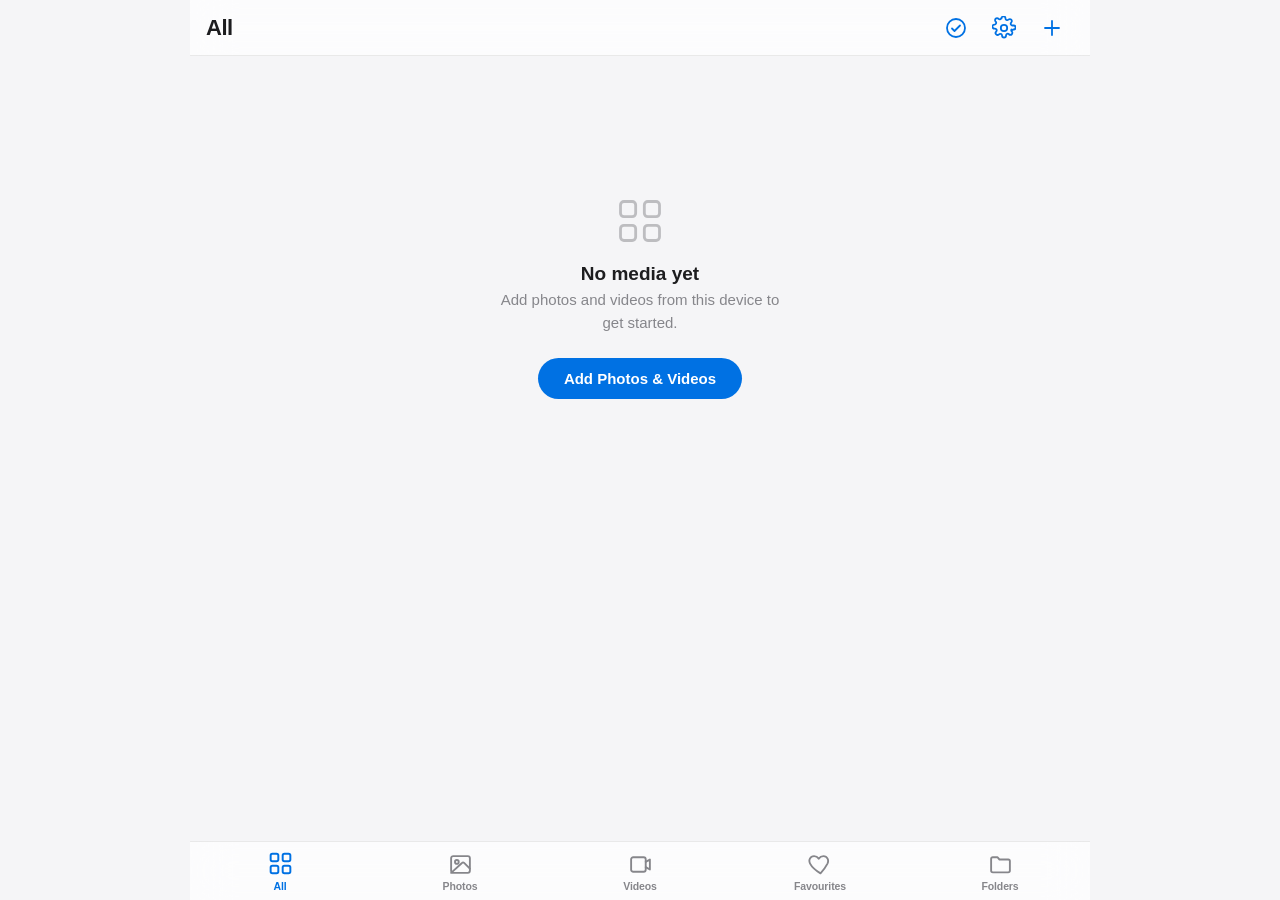
==== commit 68359a2f: "Revert "Reskin the app to match a reference app's dark glass visual language" This reverts commit 83" ====
--- a/photo-viewer/index.html
+++ b/photo-viewer/index.html
@@ -3,31 +3,53 @@
 <head>
 <meta charset="UTF-8">
 <meta name="viewport" content="width=device-width, initial-scale=1, viewport-fit=cover">
-<meta name="theme-color" content="#0c0c0e">
+<meta name="theme-color" content="#000000">
 <title>Photos</title>
 <link rel="stylesheet" href="styles.css">
 </head>
 <body>
 
+<!-- ============ Icon sprite (single art style used everywhere) ============ -->
+<svg style="display:none" aria-hidden="true">
+  <symbol id="icon-all" viewBox="0 0 24 24"><rect x="3" y="3" width="7" height="7" rx="1.6"/><rect x="14" y="3" width="7" height="7" rx="1.6"/><rect x="3" y="14" width="7" height="7" rx="1.6"/><rect x="14" y="14" width="7" height="7" rx="1.6"/></symbol>
+  <symbol id="icon-photos" viewBox="0 0 24 24"><rect x="3" y="4" width="18" height="16" rx="2"/><circle cx="8.5" cy="9.5" r="1.8"/><path d="M21 16l-5.5-5.5a1.5 1.5 0 0 0-2.1 0L3 20"/></symbol>
+  <symbol id="icon-videos" viewBox="0 0 24 24"><rect x="3" y="5" width="14" height="14" rx="2"/><path d="M17 9.5l4-2.3v9.6l-4-2.3"/></symbol>
+  <symbol id="icon-favorites" viewBox="0 0 24 24"><path d="M12 20.5s-7.5-4.6-10-9.4C0.3 7.8 2 4 5.8 4c2.2 0 3.7 1.3 4.5 2.4C11.1 5.3 12.6 4 14.8 4 18.6 4 20.3 7.8 18.7 11.1c-2.5 4.8-6.7 9.4-6.7 9.4z"/></symbol>
+  <symbol id="icon-folders" viewBox="0 0 24 24"><path d="M3 6.5a1.5 1.5 0 0 1 1.5-1.5H9l2 2.2h8.5A1.5 1.5 0 0 1 21 8.7v9.1A1.7 1.7 0 0 1 19.3 19.5H4.7A1.7 1.7 0 0 1 3 17.8z"/></symbol>
+  <symbol id="icon-plus" viewBox="0 0 24 24"><path d="M12 5v14M5 12h14"/></symbol>
+  <symbol id="icon-folder-plus" viewBox="0 0 24 24"><path d="M3 6.5a1.5 1.5 0 0 1 1.5-1.5H9l2 2.2h8.5A1.5 1.5 0 0 1 21 8.7v9.1A1.7 1.7 0 0 1 19.3 19.5H4.7A1.7 1.7 0 0 1 3 17.8z"/><path d="M12 10.5v5M9.5 13h5"/></symbol>
+  <symbol id="icon-x" viewBox="0 0 24 24"><path d="M6 6l12 12M18 6L6 18"/></symbol>
+  <symbol id="icon-chevron-left" viewBox="0 0 24 24"><path d="M15 5l-7 7 7 7"/></symbol>
+  <symbol id="icon-chevron-right" viewBox="0 0 24 24"><path d="M9 5l7 7-7 7"/></symbol>
+  <symbol id="icon-play" viewBox="0 0 24 24"><path d="M8 5.5v13l11-6.5z"/></symbol>
+  <symbol id="icon-dots" viewBox="0 0 24 24"><circle cx="5" cy="12" r="1.6"/><circle cx="12" cy="12" r="1.6"/><circle cx="19" cy="12" r="1.6"/></symbol>
+  <symbol id="icon-trash" viewBox="0 0 24 24"><path d="M4 7h16M9 7V5a1 1 0 0 1 1-1h4a1 1 0 0 1 1 1v2M6 7l1 13a1.5 1.5 0 0 0 1.5 1.4h7A1.5 1.5 0 0 0 17 20l1-13"/></symbol>
+  <symbol id="icon-info" viewBox="0 0 24 24"><circle cx="12" cy="12" r="9"/><path d="M12 11v5.5"/><circle cx="12" cy="7.7" r="1"/></symbol>
+  <symbol id="icon-check" viewBox="0 0 24 24"><path d="M5 12.5l4.5 4.5L19 7"/></symbol>
+  <symbol id="icon-pencil" viewBox="0 0 24 24"><path d="M4 20l1-4.2L15.8 5 19 8.2 8.2 19 4 20z"/><path d="M13.5 6.5l4 4"/></symbol>
+  <symbol id="icon-select" viewBox="0 0 24 24"><circle cx="12" cy="12" r="9"/><path d="M8 12.5l2.5 2.5L16 9.5"/></symbol>
+  <symbol id="icon-settings" viewBox="0 0 24 24"><circle cx="12" cy="12" r="3.2"/><path d="M19.4 13.5a1.7 1.7 0 0 0 .34 1.87l.06.06a2 2 0 1 1-2.83 2.83l-.06-.06a1.7 1.7 0 0 0-1.87-.34 1.7 1.7 0 0 0-1 1.55V19.6a2 2 0 1 1-4 0v-.09a1.7 1.7 0 0 0-1.1-1.55 1.7 1.7 0 0 0-1.87.34l-.06.06a2 2 0 1 1-2.83-2.83l.06-.06a1.7 1.7 0 0 0 .34-1.87 1.7 1.7 0 0 0-1.55-1H2.4a2 2 0 1 1 0-4h.09a1.7 1.7 0 0 0 1.55-1.1 1.7 1.7 0 0 0-.34-1.87l-.06-.06a2 2 0 1 1 2.83-2.83l.06.06a1.7 1.7 0 0 0 1.87.34H8.5a1.7 1.7 0 0 0 1-1.55V2.4a2 2 0 1 1 4 0v.09a1.7 1.7 0 0 0 1 1.55 1.7 1.7 0 0 0 1.87-.34l.06-.06a2 2 0 1 1 2.83 2.83l-.06.06a1.7 1.7 0 0 0-.34 1.87V8.5a1.7 1.7 0 0 0 1.55 1H21.6a2 2 0 1 1 0 4h-.09a1.7 1.7 0 0 0-1.55 1z"/></symbol>
+  <symbol id="icon-expand" viewBox="0 0 24 24"><path d="M9 4H4v5M15 4h5v5M9 20H4v-5M15 20h5v-5"/></symbol>
+  <symbol id="icon-collapse" viewBox="0 0 24 24"><path d="M4 9h5V4M20 9h-5V4M4 15h5v5M20 15h-5v5"/></symbol>
+  <symbol id="icon-copy" viewBox="0 0 24 24"><rect x="8" y="8" width="12" height="12" rx="2"/><path d="M16 8V6a2 2 0 0 0-2-2H6a2 2 0 0 0-2 2v8a2 2 0 0 0 2 2h2"/></symbol>
+</svg>
+
 <div id="app">
 
   <header class="topbar">
-    <div class="topbar-title-wrap">
-      <span class="topbar-logo emoji-icon" aria-hidden="true">📷</span>
-      <h1 id="topbarTitle">Photos</h1>
-    </div>
+    <h1 id="topbarTitle">Photos</h1>
     <div class="topbar-actions">
       <button class="text-btn hidden-btn" id="selectAllBtn">Select All</button>
-      <button class="text-btn hidden-btn" id="cancelSelectBtn">✕ Cancel</button>
+      <button class="text-btn hidden-btn" id="cancelSelectBtn">Cancel</button>
       <button class="icon-btn" id="newFolderBtn" aria-label="New folder">
-        <span class="emoji-icon">📁</span>
+        <svg class="icon"><use href="#icon-folder-plus"/></svg>
       </button>
       <button class="icon-btn" id="selectModeBtn" aria-label="Select items">
-        <span class="emoji-icon">☑️</span>
+        <svg class="icon"><use href="#icon-select"/></svg>
       </button>
       <div class="settings-wrap">
         <button class="icon-btn" id="settingsBtn" aria-label="Settings">
-          <span class="emoji-icon">⚙️</span>
+          <svg class="icon"><use href="#icon-settings"/></svg>
         </button>
         <div class="settings-panel" id="settingsPanel" hidden>
           <div class="settings-title">Display</div>
@@ -47,22 +69,21 @@
           </label>
           <div class="settings-title">Backup</div>
           <button class="settings-action" id="exportBackupBtn">
-            <span class="emoji-icon">📤</span><span>Export Backup</span>
+            <svg class="icon"><use href="#icon-copy"/></svg><span>Export Backup</span>
           </button>
           <button class="settings-action" id="importBackupBtn">
-            <span class="emoji-icon">📥</span><span>Import Backup</span>
+            <svg class="icon"><use href="#icon-folder-plus"/></svg><span>Import Backup</span>
           </button>
           <p class="settings-hint">Backs up favourites and folders (not the photos/videos themselves) to a file you can re-import here, or on another device.</p>
         </div>
       </div>
       <button class="icon-btn" id="addFilesBtn" aria-label="Add photos or videos">
-        <span class="emoji-icon">＋</span>
+        <svg class="icon"><use href="#icon-plus"/></svg>
       </button>
     </div>
   </header>
 
   <div class="status-bar" id="statusBar" hidden>
-    <span class="emoji-icon" aria-hidden="true">📂</span>
     <span class="status-text" id="statusText"></span>
     <span class="status-badge" id="statusBadge"></span>
   </div>
@@ -98,7 +119,7 @@
 
     <section class="view grid-view" data-view="folder-detail" id="view-folder-detail">
       <button class="back-btn" id="folderBackBtn">
-        <span class="emoji-icon">‹</span>
+        <svg class="icon"><use href="#icon-chevron-left"/></svg>
         <span>Folders</span>
       </button>
       <h2 class="folder-detail-title" id="folderDetailTitle"></h2>
@@ -109,23 +130,23 @@
 
   <nav class="tabbar" id="mainTabbar">
     <button class="tab-btn active" data-tab="all">
-      <span class="emoji-icon">⊞</span>
+      <svg class="icon"><use href="#icon-all"/></svg>
       <span>All</span>
     </button>
     <button class="tab-btn" data-tab="photos">
-      <span class="emoji-icon">🖼</span>
+      <svg class="icon"><use href="#icon-photos"/></svg>
       <span>Photos</span>
     </button>
     <button class="tab-btn" data-tab="videos">
-      <span class="emoji-icon">🎬</span>
+      <svg class="icon"><use href="#icon-videos"/></svg>
       <span>Videos</span>
     </button>
     <button class="tab-btn" data-tab="favorites">
-      <span class="emoji-icon">★</span>
+      <svg class="icon"><use href="#icon-favorites"/></svg>
       <span>Favourites</span>
     </button>
     <button class="tab-btn" data-tab="folders">
-      <span class="emoji-icon">📁</span>
+      <svg class="icon"><use href="#icon-folders"/></svg>
       <span>Folders</span>
     </button>
   </nav>
@@ -133,15 +154,15 @@
   <!-- Selection action bar — replaces the tab bar while Select mode is on -->
   <nav class="tabbar" id="selectActionBar" hidden>
     <button class="tab-btn" id="selectFavBtn" disabled>
-      <span class="emoji-icon">★</span>
-      <span data-select-fav-label>Favourite</span>
-    </button>
-    <button class="tab-btn folder-tab" id="selectMoveBtn" disabled>
-      <span class="emoji-icon">📁</span>
+      <svg class="icon"><use href="#icon-favorites"/></svg>
+      <span>Favourite</span>
+    </button>
+    <button class="tab-btn" id="selectMoveBtn" disabled>
+      <svg class="icon"><use href="#icon-folders"/></svg>
       <span>Move</span>
     </button>
     <button class="tab-btn danger-tab" id="selectRemoveBtn" disabled>
-      <span class="emoji-icon">🗑</span>
+      <svg class="icon"><use href="#icon-trash"/></svg>
       <span>Remove</span>
     </button>
   </nav>
@@ -150,29 +171,29 @@
   <div class="lightbox" id="lightbox" hidden>
     <div class="lightbox-header">
       <button class="icon-btn light" id="lightboxClose" aria-label="Close">
-        <span class="emoji-icon">✕</span>
+        <svg class="icon"><use href="#icon-x"/></svg>
       </button>
       <span class="lightbox-counter" id="lightboxCounter"></span>
       <div class="lightbox-header-actions">
         <button class="icon-btn light" id="lightboxFullscreen" aria-label="Toggle fullscreen">
-          <span class="emoji-icon">⛶</span>
+          <svg class="icon"><use href="#icon-expand"/></svg>
         </button>
         <button class="icon-btn light" id="lightboxFav" aria-label="Toggle favourite">
-          <span class="emoji-icon">☆</span>
+          <svg class="icon"><use href="#icon-favorites"/></svg>
         </button>
       </div>
     </div>
     <div class="lightbox-stage" id="lightboxStage">
       <button class="lightbox-nav prev" id="lightboxPrev" aria-label="Previous">
-        <span class="emoji-icon">‹</span>
+        <svg class="icon"><use href="#icon-chevron-left"/></svg>
       </button>
       <div class="lightbox-media" id="lightboxMedia"></div>
       <button class="lightbox-nav next" id="lightboxNext" aria-label="Next">
-        <span class="emoji-icon">›</span>
+        <svg class="icon"><use href="#icon-chevron-right"/></svg>
       </button>
       <div class="zoom-hud" id="zoomHud">100%</div>
       <button class="cinema-exit" id="cinemaExit" hidden>
-        <span class="emoji-icon">⊠</span><span>Exit Fullscreen</span>
+        <svg class="icon"><use href="#icon-collapse"/></svg><span>Exit Fullscreen</span>
       </button>
     </div>
     <div class="lightbox-footer">
@@ -183,22 +204,17 @@
 
   <!-- Per-item context menu -->
   <div class="context-menu" id="contextMenu" hidden>
-    <div class="context-menu-big-row">
-      <button class="context-menu-big" data-action="move"><span class="emoji-icon">📁</span><span>Move to Folder</span></button>
-      <button class="context-menu-big" data-action="favorite"><span class="emoji-icon">⭐</span><span data-fav-label>Favourite</span></button>
-    </div>
-    <div class="context-menu-divider"></div>
-    <button class="context-menu-row" data-action="info"><span class="emoji-icon">ℹ️</span><span>Info</span></button>
-    <div class="context-menu-divider"></div>
-    <button class="context-menu-row danger" data-action="remove"><span class="emoji-icon">🗑️</span><span>Remove</span></button>
+    <button data-action="favorite"><svg class="icon"><use href="#icon-favorites"/></svg><span>Add to Favourites</span></button>
+    <button data-action="move"><svg class="icon"><use href="#icon-folders"/></svg><span>Move to Folder</span></button>
+    <button data-action="info"><svg class="icon"><use href="#icon-info"/></svg><span>Info</span></button>
+    <button data-action="remove" class="danger"><svg class="icon"><use href="#icon-trash"/></svg><span>Remove</span></button>
   </div>
   <div class="context-menu-backdrop" id="contextMenuBackdrop" hidden></div>
 
   <!-- Per-folder context menu -->
   <div class="context-menu" id="folderContextMenu" hidden>
-    <button class="context-menu-row" data-action="rename"><span class="emoji-icon">✏️</span><span>Rename</span></button>
-    <div class="context-menu-divider"></div>
-    <button class="context-menu-row danger" data-action="delete"><span class="emoji-icon">🗑️</span><span>Delete Folder</span></button>
+    <button data-action="rename"><svg class="icon"><use href="#icon-pencil"/></svg><span>Rename</span></button>
+    <button data-action="delete" class="danger"><svg class="icon"><use href="#icon-trash"/></svg><span>Delete Folder</span></button>
   </div>
   <div class="context-menu-backdrop" id="folderContextMenuBackdrop" hidden></div>
 
--- a/photo-viewer/styles.css
+++ b/photo-viewer/styles.css
@@ -1,38 +1,27 @@
 /* =========================================================================
    Photos — a single consistent art style is shared by every tab & surface:
    same font, same spacing scale, same radii, same icon set, same motion.
-
-   Visual language: dark glass surfaces, a blue/green/gold accent trio, and
-   emoji glyphs for every icon — modeled on a reference app's look, ported
-   over onto this app's own (more capable) persistence/thumbnail/gesture
-   engine underneath. See README for what was and wasn't carried over.
    ========================================================================= */
 
 :root {
-  --bg-primary: #0c0c0e;
-  --bg-elevated: #1e1e23;
-  --bg-tile: #17171a;
-  --bg-surf3: #252529;
-  --text-primary: #e8e8ec;
-  --text-secondary: rgba(232, 232, 236, 0.42);
-  --accent: #4f8aff;
-  --accent2: #7b5ea7;
-  --danger: #ff5f5f;
-  --favorite: #ffcc00;
-  --folder-accent: #3ecf8e;
-  --border: rgba(255, 255, 255, 0.07);
-  --border2: rgba(255, 255, 255, 0.13);
-  --shadow-sm: 0 2px 10px rgba(0, 0, 0, 0.3);
-  --shadow-md: 0 20px 60px rgba(0, 0, 0, 0.65);
-  --blur-bg: rgba(12, 12, 14, 0.93);
-  --panel-bg: rgba(22, 22, 28, 0.96);
-  --overlay-scrim: rgba(0, 0, 0, 0.72);
-  --mono: ui-monospace, 'SF Mono', 'Cascadia Mono', Menlo, Consolas, monospace;
-
-  --radius-sm: 9px;
-  --radius-md: 14px;
-  --radius-lg: 16px;
-  --radius-pill: 999px;
+  --bg-primary: #f5f5f7;
+  --bg-elevated: #ffffff;
+  --bg-tile: #e8e8ed;
+  --text-primary: #1d1d1f;
+  --text-secondary: #86868b;
+  --accent: #0071e3;
+  --danger: #ff3b30;
+  --favorite: #ff375f;
+  --border: rgba(0, 0, 0, 0.08);
+  --shadow-sm: 0 2px 10px rgba(0, 0, 0, 0.06);
+  --shadow-md: 0 8px 30px rgba(0, 0, 0, 0.12);
+  --blur-bg: rgba(255, 255, 255, 0.72);
+  --overlay-scrim: rgba(0, 0, 0, 0.55);
+
+  --radius-sm: 10px;
+  --radius-md: 16px;
+  --radius-lg: 22px;
+  --radius-pill: 980px;
 
   --space-xs: 4px;
   --space-sm: 8px;
@@ -40,9 +29,24 @@
   --space-lg: 24px;
   --space-xl: 48px;
 
-  --ease: cubic-bezier(0.22, 0.68, 0, 1.1);
+  --ease: cubic-bezier(0.25, 0.1, 0.25, 1);
   --tabbar-h: 82px;
   --topbar-h: 56px;
+}
+
+@media (prefers-color-scheme: dark) {
+  :root {
+    --bg-primary: #000000;
+    --bg-elevated: #1c1c1e;
+    --bg-tile: #2c2c2e;
+    --text-primary: #f5f5f7;
+    --text-secondary: #98989d;
+    --border: rgba(255, 255, 255, 0.1);
+    --shadow-sm: 0 2px 10px rgba(0, 0, 0, 0.3);
+    --shadow-md: 0 8px 30px rgba(0, 0, 0, 0.5);
+    --blur-bg: rgba(28, 28, 30, 0.72);
+    --overlay-scrim: rgba(0, 0, 0, 0.75);
+  }
 }
 
 * { box-sizing: border-box; }
@@ -61,7 +65,7 @@
   margin: 0;
   background: var(--bg-primary);
   color: var(--text-primary);
-  font-family: -apple-system, BlinkMacSystemFont, 'Segoe UI', system-ui, sans-serif;
+  font-family: -apple-system, BlinkMacSystemFont, 'SF Pro Display', 'Segoe UI', Roboto, sans-serif;
   -webkit-font-smoothing: antialiased;
   overflow: hidden;
 }
@@ -75,10 +79,19 @@
   -webkit-tap-highlight-color: transparent;
 }
 
-/* Emoji icons everywhere — one consistent glyph per concept, no separate
-   icon set to keep in sync. Sized via font-size on the element that hosts
-   them (buttons, badges, empty states) rather than a shared class. */
-.emoji-icon { font-style: normal; line-height: 1; }
+.icon {
+  width: 24px;
+  height: 24px;
+  fill: none;
+  stroke: currentColor;
+  stroke-width: 1.8;
+  stroke-linecap: round;
+  stroke-linejoin: round;
+  display: block;
+}
+/* icons that read better filled */
+#icon-play, #icon-dots { stroke: none; fill: currentColor; }
+.icon use[href="#icon-play"], svg use[href="#icon-play"] {}
 
 #app {
   height: 100%;
@@ -99,108 +112,73 @@
   align-items: center;
   justify-content: space-between;
   background: var(--blur-bg);
-  backdrop-filter: blur(20px);
-  -webkit-backdrop-filter: blur(20px);
+  backdrop-filter: blur(20px) saturate(1.6);
+  -webkit-backdrop-filter: blur(20px) saturate(1.6);
   border-bottom: 1px solid var(--border);
   flex-shrink: 0;
   z-index: 20;
   position: relative;
-  gap: var(--space-sm);
-}
-
-.topbar-title-wrap {
-  display: flex;
-  align-items: center;
-  gap: 9px;
-  min-width: 0;
-  flex-shrink: 1;
-}
-
-.topbar-logo {
-  width: 30px;
-  height: 30px;
-  flex-shrink: 0;
-  border-radius: 8px;
-  font-size: 14px;
-  background: linear-gradient(135deg, var(--accent), var(--accent2));
-  box-shadow: 0 4px 12px rgba(79, 138, 255, 0.26);
-  display: flex;
-  align-items: center;
-  justify-content: center;
 }
 
 .topbar h1 {
-  font-size: 17px;
-  font-weight: 600;
+  font-size: 22px;
+  font-weight: 700;
   letter-spacing: -0.02em;
   margin: 0;
-  white-space: nowrap;
-  overflow: hidden;
-  text-overflow: ellipsis;
-}
-
-.topbar-actions { display: flex; gap: 5px; flex-shrink: 0; align-items: center; }
+}
+
+.topbar-actions { display: flex; gap: var(--space-xs); }
 
 .icon-btn {
-  width: 36px;
-  height: 36px;
-  min-width: 36px;
-  min-height: 36px;
-  display: flex;
-  align-items: center;
-  justify-content: center;
-  border-radius: var(--radius-sm);
-  background: var(--bg-elevated);
-  border: 1px solid var(--border2);
-  font-size: 15px;
-  transition: background 0.15s var(--ease), border-color 0.15s var(--ease), box-shadow 0.15s var(--ease), transform 0.1s var(--ease);
-  color: var(--text-primary);
-}
-.icon-btn:active { transform: scale(0.92); background: var(--bg-tile); }
+  width: 40px;
+  height: 40px;
+  min-width: 44px;
+  min-height: 44px;
+  display: flex;
+  align-items: center;
+  justify-content: center;
+  border-radius: 50%;
+  transition: background 0.2s var(--ease), transform 0.15s var(--ease);
+  color: var(--accent);
+}
+.icon-btn:active { transform: scale(0.9); background: rgba(0, 113, 227, 0.12); }
 .icon-btn.hidden-btn { display: none; }
-.icon-btn.on { background: rgba(79, 138, 255, 0.18); border-color: var(--accent); box-shadow: 0 0 0 1px rgba(79, 138, 255, 0.3); }
 
 .text-btn {
   color: var(--accent);
-  font-size: 13.5px;
+  font-size: 15px;
   font-weight: 600;
-  padding: 0 11px;
-  height: 36px;
-  border-radius: var(--radius-sm);
+  padding: 8px 6px;
+  min-height: 44px;
+  display: flex;
+  align-items: center;
+  white-space: nowrap;
+}
+.text-btn:active { opacity: 0.6; }
+.text-btn.hidden-btn { display: none; }
+
+/* --------------------------- Status bar ---------------------------------- */
+
+.status-bar {
+  display: flex;
+  align-items: center;
+  gap: var(--space-sm);
+  margin: var(--space-sm) var(--space-md) 0;
+  padding: 9px 13px;
   background: var(--bg-elevated);
-  border: 1px solid var(--border2);
-  display: flex;
-  align-items: center;
-  white-space: nowrap;
-}
-.text-btn:active { opacity: 0.7; }
-.text-btn.hidden-btn { display: none; }
-#selectAllBtn { background: transparent; border-color: transparent; color: var(--accent); }
-
-/* --------------------------- Status bar ---------------------------------- */
-
-.status-bar {
-  display: flex;
-  align-items: center;
-  gap: var(--space-sm);
-  margin: 10px var(--space-md) 0;
-  padding: 9px 13px;
-  background: var(--bg-tile);
   border: 1px solid var(--border);
   border-radius: var(--radius-md);
   font-size: 13px;
   color: var(--text-secondary);
   flex-shrink: 0;
-  min-height: 40px;
 }
 .status-text { flex: 1; }
 .status-badge {
-  font-family: var(--mono);
+  font-family: ui-monospace, 'SF Mono', Menlo, Consolas, monospace;
   font-size: 11px;
-  font-weight: 500;
-  padding: 2px 8px;
-  background: var(--bg-elevated);
-  border: 1px solid var(--border2);
+  font-weight: 600;
+  padding: 3px 8px;
+  background: var(--bg-tile);
   border-radius: var(--radius-pill);
   color: var(--text-secondary);
   white-space: nowrap;
@@ -217,10 +195,10 @@
   width: 260px;
   max-height: 72vh;
   overflow-y: auto;
-  background: var(--panel-bg);
-  backdrop-filter: blur(24px);
-  -webkit-backdrop-filter: blur(24px);
-  border: 1px solid var(--border2);
+  background: var(--blur-bg);
+  backdrop-filter: blur(24px) saturate(1.8);
+  -webkit-backdrop-filter: blur(24px) saturate(1.8);
+  border: 1px solid var(--border);
   border-radius: var(--radius-md);
   box-shadow: var(--shadow-md);
   padding: 8px;
@@ -229,27 +207,25 @@
 }
 
 .settings-title {
-  font-size: 10px;
-  font-weight: 600;
-  letter-spacing: 0.07em;
+  font-size: 10.5px;
+  font-weight: 700;
+  letter-spacing: 0.06em;
   text-transform: uppercase;
   color: var(--text-secondary);
   padding: 10px 8px 6px;
-  border-bottom: 1px solid var(--border);
-  margin-bottom: 4px;
 }
 .settings-title:first-child { padding-top: 4px; }
 
 .segmented {
   display: flex;
-  gap: 4px;
-  padding: 4px 4px 8px;
+  gap: 3px;
+  padding: 0 4px 6px;
 }
 .segmented-btn {
   flex: 1;
   padding: 7px 4px;
-  border-radius: 7px;
-  border: 1px solid var(--border2);
+  border-radius: 8px;
+  border: 1px solid var(--border);
   background: var(--bg-tile);
   color: var(--text-secondary);
   font-size: 12px;
@@ -258,7 +234,7 @@
   transition: background 0.12s var(--ease), color 0.12s var(--ease), border-color 0.12s var(--ease);
 }
 .segmented-btn.active {
-  background: rgba(79, 138, 255, 0.18);
+  background: rgba(0, 113, 227, 0.16);
   border-color: var(--accent);
   color: var(--accent);
   font-weight: 700;
@@ -273,7 +249,7 @@
   border-radius: var(--radius-sm);
   font-size: 13.5px;
 }
-.settings-row:active { background: rgba(255, 255, 255, 0.04); }
+.settings-row:active { background: rgba(127, 127, 127, 0.1); }
 
 .toggle { position: relative; width: 40px; height: 24px; flex-shrink: 0; }
 .toggle input { position: absolute; opacity: 0; width: 0; height: 0; }
@@ -281,9 +257,9 @@
   position: absolute;
   inset: 0;
   background: var(--bg-tile);
-  border: 1px solid var(--border2);
+  border: 1px solid var(--border);
   border-radius: var(--radius-pill);
-  transition: background 0.2s var(--ease), border-color 0.2s var(--ease);
+  transition: background 0.18s var(--ease), border-color 0.18s var(--ease);
 }
 .toggle-knob {
   position: absolute;
@@ -292,11 +268,12 @@
   width: 16px;
   height: 16px;
   border-radius: 50%;
-  background: rgba(255, 255, 255, 0.3);
-  transition: transform 0.2s var(--ease), background 0.2s var(--ease);
+  background: #fff;
+  box-shadow: 0 1px 3px rgba(0, 0, 0, 0.3);
+  transition: transform 0.18s var(--ease);
 }
 .toggle input:checked ~ .toggle-track { background: var(--accent); border-color: var(--accent); }
-.toggle input:checked ~ .toggle-knob { transform: translateX(16px); background: #fff; }
+.toggle input:checked ~ .toggle-knob { transform: translateX(16px); }
 
 .settings-action {
   display: flex;
@@ -308,13 +285,13 @@
   font-size: 13.5px;
   color: var(--text-primary);
 }
-.settings-action:active { background: rgba(255, 255, 255, 0.05); }
-.settings-action .emoji-icon { font-size: 14px; width: 20px; text-align: center; opacity: 0.85; flex-shrink: 0; }
+.settings-action:active { background: rgba(127, 127, 127, 0.1); }
+.settings-action .icon { width: 17px; height: 17px; color: var(--text-secondary); flex-shrink: 0; }
 
 .settings-hint {
   margin: 4px 0 0;
   padding: 8px 8px 2px;
-  font-size: 12px;
+  font-size: 11.5px;
   line-height: 1.5;
   color: var(--text-secondary);
   border-top: 1px solid var(--border);
@@ -350,7 +327,7 @@
 .tile-grid {
   display: grid;
   grid-template-columns: repeat(3, 1fr);
-  gap: 5px;
+  gap: 3px;
 }
 /* Grid density, adjustable via Settings → Display (defaults to Medium = the
    original 3-across). Column count, not a fixed px size, so it stays
@@ -362,11 +339,10 @@
 .tile {
   position: relative;
   aspect-ratio: 1 / 1;
-  border-radius: var(--radius-md);
+  border-radius: var(--radius-sm);
   overflow: hidden;
   background: var(--bg-tile);
-  border: 2.5px solid transparent;
-  animation: tileIn 0.28s var(--ease) both;
+  animation: tileIn 0.32s var(--ease) both;
   /* Offscreen tiles skip layout/paint entirely — on a huge grid this cuts
      rendering work to roughly what's actually on screen. contain-intrinsic-size
      just needs to be in the right ballpark since aspect-ratio governs the
@@ -374,10 +350,9 @@
   content-visibility: auto;
   contain-intrinsic-size: auto 140px;
 }
-.tile.selected { border-color: var(--accent); }
 
 @keyframes tileIn {
-  from { opacity: 0; transform: scale(0.96); }
+  from { opacity: 0; transform: scale(0.94); }
   to { opacity: 1; transform: scale(1); }
 }
 
@@ -389,25 +364,11 @@
   pointer-events: none;
 }
 
-/* A soft shimmer placeholder shows behind every tile until its thumbnail is
-   ready, so the grid never looks broken while thumbnails generate lazily. */
-.tile::before {
-  content: '';
-  position: absolute;
-  inset: 0;
-  background: linear-gradient(90deg, var(--bg-tile) 25%, var(--bg-elevated) 50%, var(--bg-tile) 75%);
-  background-size: 200% 100%;
-  animation: shimmer 1.2s infinite;
-}
-.tile:has(.tile-thumb.loaded)::before,
-.tile:has(.thumb-fallback)::before { display: none; }
-@keyframes shimmer { from { background-position: 200% 0; } to { background-position: -200% 0; } }
-
 /* Thumbnails fade in once their lazily-generated preview lands, rather than
    popping in — and sit on the --bg-tile placeholder color until then. */
 .tile-thumb {
   opacity: 0;
-  transition: opacity 0.22s var(--ease);
+  transition: opacity 0.25s var(--ease);
 }
 .tile-thumb.loaded { opacity: 1; }
 
@@ -421,10 +382,9 @@
   justify-content: center;
   background: var(--bg-tile);
   color: var(--text-secondary);
-  font-size: 34px;
-  opacity: 0.5;
   animation: fadeUp 0.3s var(--ease) both;
 }
+.thumb-fallback .icon { width: 34%; height: 34%; opacity: 0.4; }
 
 .tile .video-badge {
   position: absolute;
@@ -433,28 +393,27 @@
   display: flex;
   align-items: center;
   gap: 3px;
-  background: rgba(123, 94, 167, 0.88);
+  background: rgba(0, 0, 0, 0.5);
   color: #fff;
   padding: 3px 7px 3px 5px;
   border-radius: var(--radius-pill);
-  font-size: 10.5px;
+  font-size: 11px;
   font-weight: 600;
-  font-family: var(--mono);
   backdrop-filter: blur(6px);
 }
-.tile .video-badge .emoji-icon { font-size: 10px; }
+.tile .video-badge .icon { width: 12px; height: 12px; }
 
 .tile .dup-badge {
   position: absolute;
   right: var(--space-xs);
   bottom: var(--space-xs);
-  background: rgba(255, 95, 95, 0.88);
+  background: rgba(255, 59, 48, 0.82);
   color: #fff;
   padding: 3px 7px;
-  border-radius: 5px;
-  font-size: 9.5px;
+  border-radius: var(--radius-pill);
+  font-size: 10px;
   font-weight: 700;
-  letter-spacing: 0.04em;
+  letter-spacing: 0.03em;
   backdrop-filter: blur(6px);
 }
 
@@ -462,40 +421,41 @@
   position: absolute;
   top: 4px;
   left: 4px;
-  width: 26px;
-  height: 26px;
+  width: 28px;
+  height: 28px;
   display: flex;
   align-items: center;
   justify-content: center;
   border-radius: 50%;
-  background: rgba(0, 0, 0, 0.4);
+  background: rgba(0, 0, 0, 0.38);
   backdrop-filter: blur(6px);
   color: #fff;
-  font-size: 13px;
   opacity: 0;
   transition: opacity 0.2s var(--ease), transform 0.15s var(--ease);
 }
+.tile .fav-btn .icon { width: 16px; height: 16px; }
 .tile:hover .fav-btn, .tile.is-favorite .fav-btn { opacity: 1; }
 .tile.is-favorite .fav-btn { color: var(--favorite); }
+.tile.is-favorite .fav-btn .icon { fill: var(--favorite); stroke: var(--favorite); }
 .tile .fav-btn:active { transform: scale(0.85); }
 
 .tile .menu-btn {
   position: absolute;
   top: 4px;
   right: 4px;
-  width: 26px;
-  height: 26px;
+  width: 28px;
+  height: 28px;
   display: flex;
   align-items: center;
   justify-content: center;
   border-radius: 50%;
-  background: rgba(0, 0, 0, 0.4);
+  background: rgba(0, 0, 0, 0.38);
   backdrop-filter: blur(6px);
   color: #fff;
-  font-size: 14px;
   opacity: 0;
   transition: opacity 0.2s var(--ease), transform 0.15s var(--ease);
 }
+.tile .menu-btn .icon { width: 15px; height: 15px; }
 .tile:hover .menu-btn, .tile.menu-open .menu-btn { opacity: 1; }
 .tile .menu-btn:active { transform: scale(0.85); }
 
@@ -510,34 +470,34 @@
   position: absolute;
   top: 6px;
   right: 6px;
-  width: 22px;
-  height: 22px;
+  width: 24px;
+  height: 24px;
   border-radius: 50%;
-  border: 2px solid rgba(255, 255, 255, 0.75);
-  background: rgba(0, 0, 0, 0.32);
+  border: 2px solid rgba(255, 255, 255, 0.85);
+  background: rgba(0, 0, 0, 0.25);
   align-items: center;
   justify-content: center;
   color: transparent;
-  font-size: 11px;
-  font-weight: 700;
-  backdrop-filter: blur(4px);
-  transition: background 0.12s var(--ease), border-color 0.12s var(--ease);
-}
+  transition: background 0.15s var(--ease), border-color 0.15s var(--ease), transform 0.12s var(--ease);
+}
+.select-indicator .icon { width: 15px; height: 15px; stroke-width: 3; }
 .tile.selected .select-indicator {
   background: var(--accent);
   border-color: var(--accent);
   color: #fff;
+  transform: scale(1.05);
 }
 
 body.select-mode .tile .fav-btn,
 body.select-mode .tile .menu-btn { display: none; }
 body.select-mode .tile .select-indicator { display: flex; }
 
+.tile.selected { box-shadow: inset 0 0 0 3px var(--accent); }
 .tile.selected::after {
   content: '';
   position: absolute;
   inset: 0;
-  background: rgba(79, 138, 255, 0.14);
+  background: rgba(0, 113, 227, 0.18);
   pointer-events: none;
 }
 
@@ -558,25 +518,25 @@
   from { opacity: 0; transform: translateY(14px); }
   to { opacity: 1; transform: translateY(0); }
 }
-.empty-state .emoji-icon {
-  font-size: 52px;
-  opacity: 0.28;
+.empty-state .icon {
+  width: 52px;
+  height: 52px;
+  stroke-width: 1.3;
+  color: var(--text-secondary);
+  opacity: 0.5;
   margin-bottom: var(--space-md);
-  display: block;
 }
 .empty-state h3 {
   margin: 0 0 var(--space-xs);
-  font-size: 16px;
-  font-weight: 500;
+  font-size: 19px;
+  font-weight: 600;
   color: var(--text-primary);
-  opacity: 0.85;
 }
 .empty-state p {
   margin: 0 0 var(--space-md);
-  font-size: 13px;
+  font-size: 15px;
   max-width: 280px;
-  line-height: 1.55;
-  color: var(--text-secondary);
+  line-height: 1.5;
 }
 .empty-state .btn-primary { margin-top: var(--space-sm); }
 
@@ -586,13 +546,12 @@
   background: var(--accent);
   color: #fff;
   padding: 12px 26px;
-  border-radius: var(--radius-md);
-  font-weight: 500;
+  border-radius: var(--radius-pill);
+  font-weight: 600;
   font-size: 15px;
-  box-shadow: 0 4px 20px rgba(79, 138, 255, 0.22);
-  transition: opacity 0.15s var(--ease), transform 0.1s var(--ease);
-}
-.btn-primary:active { opacity: 0.85; transform: scale(0.98); }
+  transition: transform 0.15s var(--ease), filter 0.15s var(--ease);
+}
+.btn-primary:active { transform: scale(0.96); filter: brightness(1.08); }
 
 /* -------------------------------- Tab bar --------------------------------- */
 
@@ -601,9 +560,9 @@
   left: 0; right: 0; bottom: 0;
   display: flex;
   padding-bottom: env(safe-area-inset-bottom);
-  background: rgba(12, 12, 14, 0.96);
-  backdrop-filter: blur(20px);
-  -webkit-backdrop-filter: blur(20px);
+  background: var(--blur-bg);
+  backdrop-filter: blur(20px) saturate(1.6);
+  -webkit-backdrop-filter: blur(20px) saturate(1.6);
   border-top: 1px solid var(--border);
   z-index: 20;
 }
@@ -615,94 +574,91 @@
   align-items: center;
   justify-content: center;
   gap: 3px;
-  padding: 6px 2px 3px;
+  padding: 9px 2px 8px;
   min-height: 58px;
   color: var(--text-secondary);
-  transition: color 0.15s var(--ease);
-}
-.tab-btn .emoji-icon { font-size: 20px; }
-.tab-btn span { font-size: 10px; font-weight: 500; letter-spacing: 0.01em; }
+  transition: color 0.18s var(--ease);
+}
+.tab-btn .icon { width: 25px; height: 25px; transition: transform 0.18s var(--ease); }
+.tab-btn span { font-size: 10.5px; font-weight: 600; letter-spacing: -0.01em; }
 .tab-btn.active { color: var(--accent); }
+.tab-btn.active .icon { transform: translateY(-1px) scale(1.05); }
+.tab-btn:active .icon { transform: scale(0.88); }
 .tab-btn[data-tab="favorites"].active { color: var(--favorite); }
 
 /* Selection action bar reuses .tab-btn styling for its 3 buttons */
-.tab-btn:disabled { opacity: 0.3; pointer-events: none; }
+.tab-btn:disabled { opacity: 0.35; pointer-events: none; }
 .tab-btn.danger-tab { color: var(--danger); }
-.tab-btn.folder-tab { color: var(--folder-accent); }
 .tab-btn.is-favorite { color: var(--favorite); }
+.tab-btn.is-favorite .icon { fill: var(--favorite); stroke: var(--favorite); }
 
 /* -------------------------------- Folders --------------------------------- */
 
 .folder-grid {
   display: grid;
   grid-template-columns: repeat(2, 1fr);
-  gap: 12px;
+  gap: var(--space-md);
 }
 
 .folder-card {
   position: relative;
-  background: linear-gradient(165deg, var(--bg-surf3), var(--bg-tile));
+  background: var(--bg-elevated);
   border: 1px solid var(--border);
   border-radius: var(--radius-lg);
-  padding: 20px 10px 14px;
+  box-shadow: var(--shadow-sm);
+  padding: var(--space-md) var(--space-sm) var(--space-md);
   display: flex;
   flex-direction: column;
   align-items: center;
-  transition: background 0.12s var(--ease), border-color 0.12s var(--ease), transform 0.1s var(--ease);
-  animation: tileIn 0.28s var(--ease) both;
-}
-.folder-card:active { background: var(--bg-elevated); border-color: var(--border2); transform: scale(0.97); }
+  transition: transform 0.18s var(--ease), box-shadow 0.18s var(--ease);
+  animation: tileIn 0.32s var(--ease) both;
+}
+.folder-card:active { transform: scale(0.97); box-shadow: var(--shadow-md); }
 
 .folder-menu-btn {
   position: absolute;
-  top: 8px;
-  right: 8px;
-  width: 28px;
-  height: 28px;
+  top: 10px;
+  right: 10px;
+  width: 30px;
+  height: 30px;
   display: flex;
   align-items: center;
   justify-content: center;
   border-radius: 50%;
-  background: rgba(0, 0, 0, 0.3);
-  border: 1px solid rgba(255, 255, 255, 0.1);
-  color: #fff;
-  font-size: 14px;
-  transition: background 0.1s var(--ease);
-}
-.folder-menu-btn:active { background: rgba(0, 0, 0, 0.55); }
+  color: var(--text-secondary);
+  transition: background 0.15s var(--ease), transform 0.15s var(--ease);
+}
+.folder-menu-btn:active { transform: scale(0.85); background: rgba(127, 127, 127, 0.15); }
+.folder-menu-btn .icon { width: 16px; height: 16px; }
 
 .folder-fan {
   position: relative;
   width: 100%;
-  height: 100px;
-  margin-bottom: 12px;
-  display: flex;
-  align-items: center;
-  justify-content: center;
+  height: 108px;
+  margin-bottom: var(--space-md);
 }
 
 .folder-fan .fan-card {
   position: absolute;
-  width: 76px;
-  height: 76px;
-  border-radius: 15px;
+  top: 6px;
+  left: 50%;
+  width: 62px;
+  height: 82px;
+  border-radius: 8px;
   overflow: hidden;
-  background: var(--bg-elevated);
-  border: 3px solid var(--bg-surf3);
-  box-shadow: 0 8px 18px rgba(0, 0, 0, 0.42);
-  transform-origin: center center;
+  background: var(--bg-tile);
+  border: 3px solid var(--bg-elevated);
+  box-shadow: 0 3px 10px rgba(0, 0, 0, 0.18);
+  transform-origin: bottom center;
   /* deck spread — cards fanned out like a hand of cards, position set via JS */
-  transform: rotate(var(--rot, 0deg)) translate(var(--dx, 0px), 0);
+  transform: translateX(-50%) translateX(var(--dx, 0px)) rotate(var(--rot, 0deg));
 }
 .folder-fan .fan-card img {
   width: 100%;
   height: 100%;
   object-fit: cover;
   display: block;
-  opacity: 0;
-  transition: opacity 0.25s var(--ease);
-}
-.folder-fan .fan-card img.loaded { opacity: 1; }
+}
 
 .folder-icon-empty {
   width: 100%;
@@ -711,13 +667,12 @@
   align-items: center;
   justify-content: center;
   color: var(--text-secondary);
-  font-size: 34px;
-  opacity: 0.5;
-}
+}
+.folder-icon-empty .icon { width: 44px; height: 44px; opacity: 0.4; }
 
 .folder-name {
-  font-size: 16px;
-  font-weight: 700;
+  font-size: 15px;
+  font-weight: 600;
   text-align: center;
   max-width: 100%;
   overflow: hidden;
@@ -725,10 +680,9 @@
   white-space: nowrap;
 }
 .folder-count {
-  font-size: 12px;
-  color: var(--text-secondary);
-  margin-top: 4px;
-  font-family: var(--mono);
+  font-size: 12.5px;
+  color: var(--text-secondary);
+  margin-top: 2px;
 }
 
 /* --------------------------- Folder detail view ---------------------------- */
@@ -738,18 +692,18 @@
   align-items: center;
   gap: 2px;
   color: var(--accent);
-  font-size: 15px;
-  font-weight: 500;
+  font-size: 17px;
+  font-weight: 400;
   padding: var(--space-xs) 0;
   margin-bottom: var(--space-xs);
 }
-.back-btn .emoji-icon { font-size: 17px; }
+.back-btn .icon { width: 22px; height: 22px; }
 .back-btn:active { opacity: 0.6; }
 
 .folder-detail-title {
-  font-size: 22px;
+  font-size: 26px;
   font-weight: 700;
-  letter-spacing: -0.01em;
+  letter-spacing: -0.02em;
   margin: 0 0 var(--space-md);
 }
 
@@ -758,12 +712,11 @@
 .lightbox {
   position: fixed;
   inset: 0;
-  background: rgba(7, 7, 9, 0.97);
+  background: #000;
   z-index: 100;
   display: flex;
   flex-direction: column;
-  padding-top: env(safe-area-inset-top);
-  animation: fadeIn 0.2s var(--ease) both;
+  animation: fadeIn 0.22s var(--ease) both;
 }
 @keyframes fadeIn { from { opacity: 0; } to { opacity: 1; } }
 
@@ -771,17 +724,16 @@
   display: flex;
   align-items: center;
   justify-content: space-between;
-  padding: 10px 12px;
-  gap: 8px;
-  border-bottom: 1px solid var(--border);
+  padding: env(safe-area-inset-top) var(--space-sm) var(--space-sm);
   flex-shrink: 0;
   transition: opacity 0.16s var(--ease);
 }
-.icon-btn.light { background: var(--bg-elevated); border-color: var(--border); color: #fff; }
-.icon-btn.light.is-favorite { color: var(--favorite); border-color: rgba(255, 204, 0, 0.4); background: rgba(255, 204, 0, 0.08); }
-.icon-btn.light.on { background: rgba(79, 138, 255, 0.18); border-color: var(--accent); color: var(--accent); }
-.lightbox-counter { color: var(--text-secondary); font-size: 12px; font-family: var(--mono); }
-.lightbox-header-actions { display: flex; gap: 5px; }
+.icon-btn.light { color: #fff; }
+.icon-btn.light.is-favorite { color: var(--favorite); }
+.icon-btn.light.is-favorite .icon { fill: var(--favorite); stroke: var(--favorite); }
+.icon-btn.light.on { color: var(--accent); }
+.lightbox-counter { color: rgba(255,255,255,0.7); font-size: 13px; font-weight: 600; }
+.lightbox-header-actions { display: flex; gap: var(--space-xs); }
 
 .lightbox-stage {
   flex: 1;
@@ -798,14 +750,14 @@
   display: flex;
   align-items: center;
   justify-content: center;
-  animation: mediaIn 0.22s var(--ease) both;
+  animation: mediaIn 0.24s var(--ease) both;
 }
 @keyframes mediaIn { from { opacity: 0; transform: scale(0.97); } to { opacity: 1; transform: scale(1); } }
 .lightbox-media img, .lightbox-media video {
   max-width: 100%;
   max-height: 100%;
   object-fit: contain;
-  border-radius: var(--radius-sm);
+  border-radius: 4px;
 }
 
 /* Pinch-to-zoom / pan target — see the pointer-driven zoom controller in
@@ -831,22 +783,21 @@
   position: absolute;
   top: 50%;
   transform: translateY(-50%);
-  width: 40px;
-  height: 40px;
-  border-radius: var(--radius-sm);
-  background: var(--bg-elevated);
-  border: 1px solid var(--border);
+  width: 44px;
+  height: 44px;
+  border-radius: 50%;
+  background: rgba(255, 255, 255, 0.12);
   color: #fff;
-  font-size: 18px;
-  display: flex;
-  align-items: center;
-  justify-content: center;
+  display: flex;
+  align-items: center;
+  justify-content: center;
+  backdrop-filter: blur(8px);
   transition: opacity 0.2s var(--ease), transform 0.15s var(--ease);
 }
-.lightbox-nav:active { transform: translateY(-50%) scale(0.9); }
+.lightbox-nav:active { transform: translateY(-50%) scale(0.88); }
 .lightbox-nav.prev { left: var(--space-sm); }
 .lightbox-nav.next { right: var(--space-sm); }
-.lightbox-nav:disabled { opacity: 0.25; pointer-events: none; }
+.lightbox-nav:disabled { opacity: 0; pointer-events: none; }
 @media (max-width: 640px) {
   .lightbox-nav { display: none; }
 }
@@ -856,19 +807,19 @@
   top: 10px;
   left: 50%;
   transform: translateX(-50%);
-  background: rgba(0, 0, 0, 0.65);
+  background: rgba(0, 0, 0, 0.6);
   border: 1px solid rgba(255, 255, 255, 0.14);
-  backdrop-filter: blur(12px);
+  backdrop-filter: blur(10px);
   color: #fff;
-  font-family: var(--mono);
+  font-family: ui-monospace, 'SF Mono', Menlo, Consolas, monospace;
   font-size: 12px;
-  padding: 5px 14px;
+  font-weight: 600;
+  padding: 5px 13px;
   border-radius: var(--radius-pill);
   pointer-events: none;
   opacity: 0;
   transition: opacity 0.25s var(--ease);
   z-index: 4;
-  white-space: nowrap;
 }
 .zoom-hud.vis { opacity: 1; }
 
@@ -887,13 +838,13 @@
   bottom: 16px;
   left: 50%;
   transform: translateX(-50%);
-  background: rgba(0, 0, 0, 0.72);
-  border: 1px solid rgba(255, 255, 255, 0.18);
+  background: rgba(0, 0, 0, 0.68);
+  border: 1px solid rgba(255, 255, 255, 0.16);
   backdrop-filter: blur(12px);
   color: #fff;
   font-size: 13px;
   font-weight: 500;
-  padding: 10px 22px;
+  padding: 10px 20px;
   border-radius: var(--radius-pill);
   display: flex;
   align-items: center;
@@ -901,29 +852,17 @@
   z-index: 5;
   box-shadow: 0 4px 20px rgba(0, 0, 0, 0.5);
   animation: fadeUp 0.25s var(--ease) both;
-  white-space: nowrap;
-}
+}
+.cinema-exit .icon { width: 15px; height: 15px; }
 
 .lightbox-footer {
-  padding: 10px 14px calc(10px + env(safe-area-inset-bottom));
-  display: flex;
-  justify-content: space-between;
-  align-items: center;
-  gap: 12px;
-  border-top: 1px solid var(--border);
+  padding: var(--space-sm) var(--space-md) calc(var(--space-md) + env(safe-area-inset-bottom));
+  text-align: center;
   flex-shrink: 0;
   transition: opacity 0.16s var(--ease);
 }
-.lightbox-name {
-  color: var(--text-secondary);
-  font-size: 11.5px;
-  font-family: var(--mono);
-  overflow: hidden;
-  text-overflow: ellipsis;
-  white-space: nowrap;
-  flex: 1;
-}
-.lightbox-meta { color: var(--text-secondary); font-size: 11.5px; font-family: var(--mono); flex-shrink: 0; }
+.lightbox-name { color: #fff; font-size: 14px; font-weight: 600; }
+.lightbox-meta { color: rgba(255,255,255,0.55); font-size: 12.5px; margin-top: 2px; }
 
 /* ------------------------------ Context menu -------------------------------- */
 
@@ -931,70 +870,41 @@
   position: fixed;
   inset: 0;
   z-index: 199;
-  background: rgba(0, 0, 0, 0.4);
-  backdrop-filter: blur(2px);
-  -webkit-backdrop-filter: blur(2px);
+  background: transparent;
 }
 
 .context-menu {
   position: fixed;
   z-index: 200;
-  background: var(--bg-elevated);
-  border: 1px solid var(--border2);
+  background: var(--blur-bg);
+  backdrop-filter: blur(24px) saturate(1.8);
+  -webkit-backdrop-filter: blur(24px) saturate(1.8);
+  border: 1px solid var(--border);
   border-radius: var(--radius-md);
   box-shadow: var(--shadow-md);
-  padding: 6px;
-  min-width: 210px;
+  overflow: hidden;
+  min-width: 200px;
   animation: popIn 0.16s var(--ease) both;
 }
-@keyframes popIn { from { opacity: 0; transform: scale(0.94) translateY(-4px); } to { opacity: 1; transform: scale(1) translateY(0); } }
-
-/* The two most common actions — Favourite and Move to Folder — get a big
-   2-up icon-grid row up top, one tap away; everything else is a compact
-   list below. */
-.context-menu-big-row {
-  display: grid;
-  grid-template-columns: 1fr 1fr;
-  gap: 8px;
-  padding: 4px 4px 8px;
-}
-.context-menu-big {
-  display: flex;
-  flex-direction: column;
-  align-items: center;
-  justify-content: center;
-  gap: 6px;
-  padding: 16px 8px;
-  border-radius: 14px;
-  background: var(--bg-tile);
-  border: 1px solid var(--border2);
-  color: var(--text-primary);
-  transition: background 0.12s var(--ease), border-color 0.12s var(--ease), transform 0.1s var(--ease);
-}
-.context-menu-big:active { background: var(--bg-surf3); transform: scale(0.97); }
-.context-menu-big .emoji-icon { font-size: 22px; }
-.context-menu-big span:last-child { font-size: 12.5px; font-weight: 600; text-align: center; }
-.context-menu-big.folder-accent { border-color: rgba(62, 207, 142, 0.35); background: rgba(62, 207, 142, 0.1); color: var(--folder-accent); }
-.context-menu-big.folder-accent:active { background: rgba(62, 207, 142, 0.18); }
-.context-menu-big.is-favorite { border-color: rgba(255, 204, 0, 0.4); background: rgba(255, 204, 0, 0.1); color: var(--favorite); }
-.context-menu-big.is-favorite:active { background: rgba(255, 204, 0, 0.18); }
-
-.context-menu-divider { height: 1px; background: var(--border); margin: 4px 0; }
-
-.context-menu button.context-menu-row {
-  display: flex;
-  align-items: center;
-  gap: 10px;
+@keyframes popIn { from { opacity: 0; transform: scale(0.92) translateY(-4px); } to { opacity: 1; transform: scale(1) translateY(0); } }
+
+.context-menu button {
+  display: flex;
+  align-items: center;
+  gap: var(--space-sm);
   width: 100%;
-  padding: 11px 12px;
-  border-radius: var(--radius-sm);
-  font-size: 14px;
+  padding: 12px var(--space-md);
+  font-size: 15px;
   font-weight: 500;
   text-align: left;
-}
-.context-menu button.context-menu-row:active { background: rgba(255, 255, 255, 0.08); }
-.context-menu button.context-menu-row .emoji-icon { font-size: 15px; width: 20px; text-align: center; flex-shrink: 0; }
-.context-menu button.context-menu-row.danger { color: var(--danger); }
+  border-bottom: 1px solid var(--border);
+}
+.context-menu button:last-child { border-bottom: none; }
+.context-menu button:active { background: rgba(127,127,127,0.15); }
+.context-menu button .icon { width: 18px; height: 18px; color: var(--text-secondary); }
+.context-menu button.danger { color: var(--danger); }
+.context-menu button.danger .icon { color: var(--danger); }
+.context-menu button.is-favorite .icon { color: var(--favorite); fill: var(--favorite); stroke: var(--favorite); }
 
 /* -------------------------------- Info sheet --------------------------------- */
 
@@ -1011,29 +921,27 @@
   z-index: 210;
   display: flex;
   justify-content: center;
-  padding-bottom: calc(env(safe-area-inset-bottom) + 16px);
 }
 .info-sheet-inner {
-  width: min(420px, calc(100vw - 32px));
+  width: 100%;
+  max-width: 500px;
   background: var(--bg-elevated);
-  border: 1px solid var(--border2);
-  border-radius: var(--radius-lg);
-  padding: var(--space-sm) var(--space-lg) var(--space-lg);
+  border-radius: 20px 20px 0 0;
+  padding: var(--space-sm) var(--space-lg) calc(var(--space-lg) + env(safe-area-inset-bottom));
   box-shadow: var(--shadow-md);
-  animation: sheetUp 0.22s var(--ease) both;
-  margin: 0 16px;
-}
-@keyframes sheetUp { from { opacity: 0; transform: translateY(12px); } to { opacity: 1; transform: translateY(0); } }
+  animation: sheetUp 0.28s var(--ease) both;
+}
+@keyframes sheetUp { from { transform: translateY(100%); } to { transform: translateY(0); } }
 .info-sheet-handle {
   width: 36px;
   height: 5px;
   border-radius: var(--radius-pill);
-  background: var(--border2);
+  background: var(--border);
   margin: var(--space-sm) auto var(--space-md);
 }
 .info-sheet h3 {
   margin: 0 0 var(--space-md);
-  font-size: 17px;
+  font-size: 18px;
   font-weight: 700;
   word-break: break-word;
 }
@@ -1043,8 +951,8 @@
   grid-template-columns: auto 1fr;
   gap: var(--space-sm) var(--space-md);
 }
-.info-sheet dt { color: var(--text-secondary); font-size: 13px; }
-.info-sheet dd { margin: 0; font-size: 13px; font-weight: 500; text-align: right; font-family: var(--mono); }
+.info-sheet dt { color: var(--text-secondary); font-size: 14px; }
+.info-sheet dd { margin: 0; font-size: 14px; font-weight: 500; text-align: right; }
 .info-sheet .btn-primary { width: 100%; text-align: center; }
 
 /* -------------------------------- Form controls -------------------------------- */
@@ -1052,9 +960,9 @@
 .text-input {
   width: 100%;
   padding: 12px 14px;
-  border-radius: var(--radius-sm);
-  border: 1px solid var(--border2);
-  background: var(--bg-tile);
+  border-radius: var(--radius-md);
+  border: 1px solid var(--border);
+  background: var(--bg-primary);
   color: var(--text-primary);
   font: inherit;
   font-size: 16px;
@@ -1064,20 +972,19 @@
 }
 .text-input:focus {
   border-color: var(--accent);
-  box-shadow: 0 0 0 3px rgba(79, 138, 255, 0.18);
+  box-shadow: 0 0 0 3px rgba(0, 113, 227, 0.18);
 }
 
 .btn-secondary {
   background: var(--bg-tile);
   color: var(--text-primary);
-  border: 1px solid var(--border2);
   padding: 12px 24px;
-  border-radius: var(--radius-sm);
-  font-weight: 500;
-  font-size: 14px;
-  transition: background 0.15s var(--ease);
-}
-.btn-secondary:active { background: var(--bg-surf3); }
+  border-radius: var(--radius-pill);
+  font-weight: 600;
+  font-size: 15px;
+  transition: transform 0.15s var(--ease), filter 0.15s var(--ease);
+}
+.btn-secondary:active { transform: scale(0.96); filter: brightness(0.95); }
 
 .sheet-actions { display: flex; gap: var(--space-sm); }
 .sheet-actions .btn-primary,
@@ -1099,17 +1006,19 @@
   align-items: center;
   gap: var(--space-sm);
   width: 100%;
-  padding: 11px var(--space-sm);
+  padding: 12px var(--space-sm);
   border-radius: var(--radius-sm);
-  font-size: 14px;
+  font-size: 15px;
+  font-weight: 500;
   text-align: left;
 }
-.move-row:active { background: rgba(255, 255, 255, 0.06); }
-.move-row .emoji-icon { font-size: 14px; width: 19px; text-align: center; flex-shrink: 0; opacity: 0.85; }
-.move-row span:not(.emoji-icon):not(.check) { flex: 1; overflow: hidden; text-overflow: ellipsis; white-space: nowrap; }
-.move-row .check { color: var(--accent); flex-shrink: 0; font-size: 13px; }
-.move-row.danger { color: var(--danger); border-top: 1px solid var(--border); margin-bottom: 4px; }
-.move-row.new-row { color: var(--accent); border-top: 1px solid var(--border); margin-top: 4px; }
+.move-row:active { background: rgba(127, 127, 127, 0.15); }
+.move-row .icon { width: 19px; height: 19px; color: var(--text-secondary); flex-shrink: 0; }
+.move-row span { flex: 1; overflow: hidden; text-overflow: ellipsis; white-space: nowrap; }
+.move-row .check { color: var(--accent); flex-shrink: 0; width: 18px; height: 18px; }
+.move-row.danger { color: var(--danger); }
+.move-row.danger .icon { color: var(--danger); }
+.move-row.new-row .icon { color: var(--accent); }
 
 /* -------------------------------- Toast ---------------------------------- */
 
@@ -1122,9 +1031,11 @@
   display: flex;
   align-items: center;
   gap: var(--space-md);
-  padding: 9px 18px;
-  background: var(--bg-elevated);
-  border: 1px solid var(--border2);
+  padding: 10px 18px;
+  background: var(--blur-bg);
+  backdrop-filter: blur(24px) saturate(1.8);
+  -webkit-backdrop-filter: blur(24px) saturate(1.8);
+  border: 1px solid var(--border);
   border-radius: var(--radius-pill);
   box-shadow: var(--shadow-md);
   opacity: 0;
@@ -1134,10 +1045,10 @@
   max-width: calc(100% - 32px);
 }
 .toast.show { opacity: 1; pointer-events: auto; transform: translateX(-50%) translateY(0); }
-.toast-text { font-size: 13px; font-weight: 500; overflow: hidden; text-overflow: ellipsis; }
+.toast-text { font-size: 13.5px; font-weight: 500; overflow: hidden; text-overflow: ellipsis; }
 .toast-action {
   color: var(--accent);
-  font-size: 13px;
+  font-size: 13.5px;
   font-weight: 700;
   flex-shrink: 0;
 }
@@ -1150,13 +1061,6 @@
 /* -------------------------------- Responsive ------------------------------------ */
 
 @media (min-width: 720px) {
-  .tile-grid { gap: 6px; }
+  .tile-grid { gap: 4px; }
   .folder-grid { grid-template-columns: repeat(3, 1fr); }
 }
-
-@media (max-width: 360px) {
-  .topbar h1 { font-size: 15px; }
-  .settings-panel { width: 220px; }
-  .folder-fan { height: 88px; }
-  .folder-fan .fan-card { width: 64px; height: 64px; }
-}
